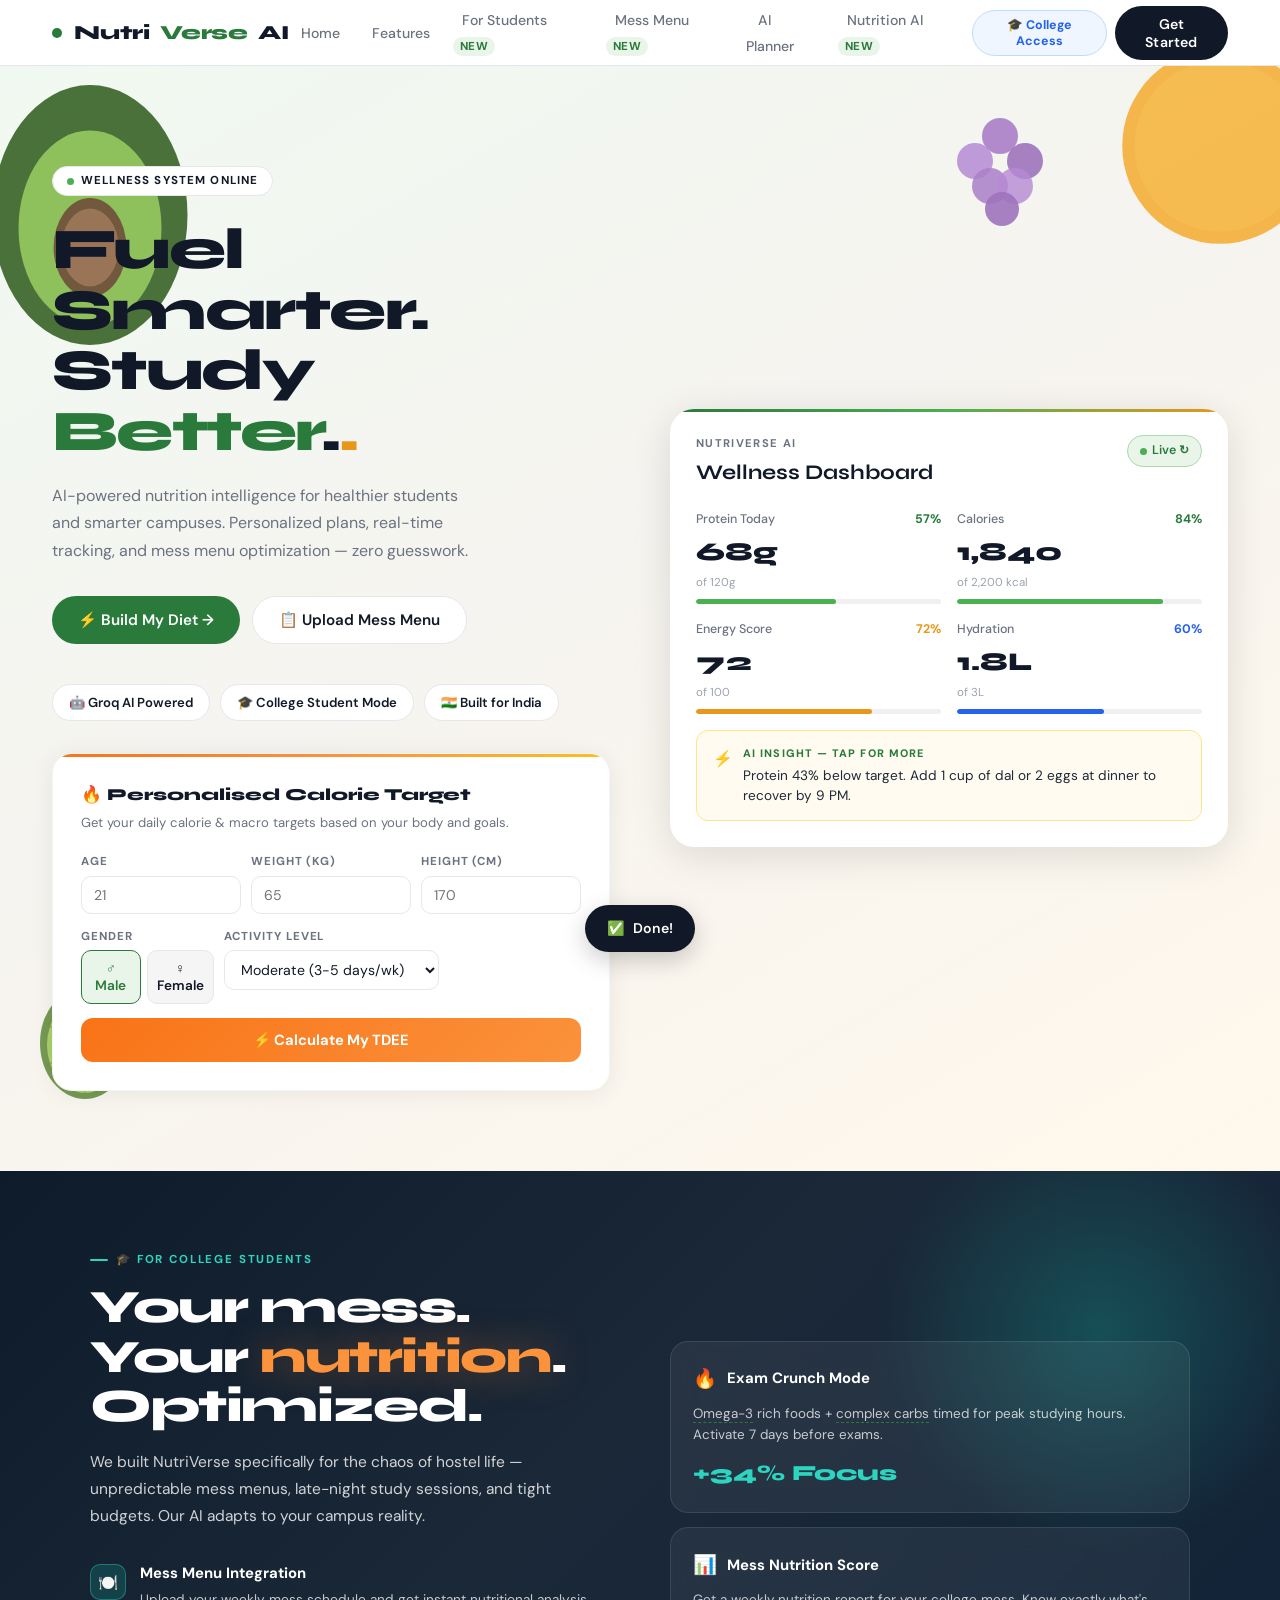
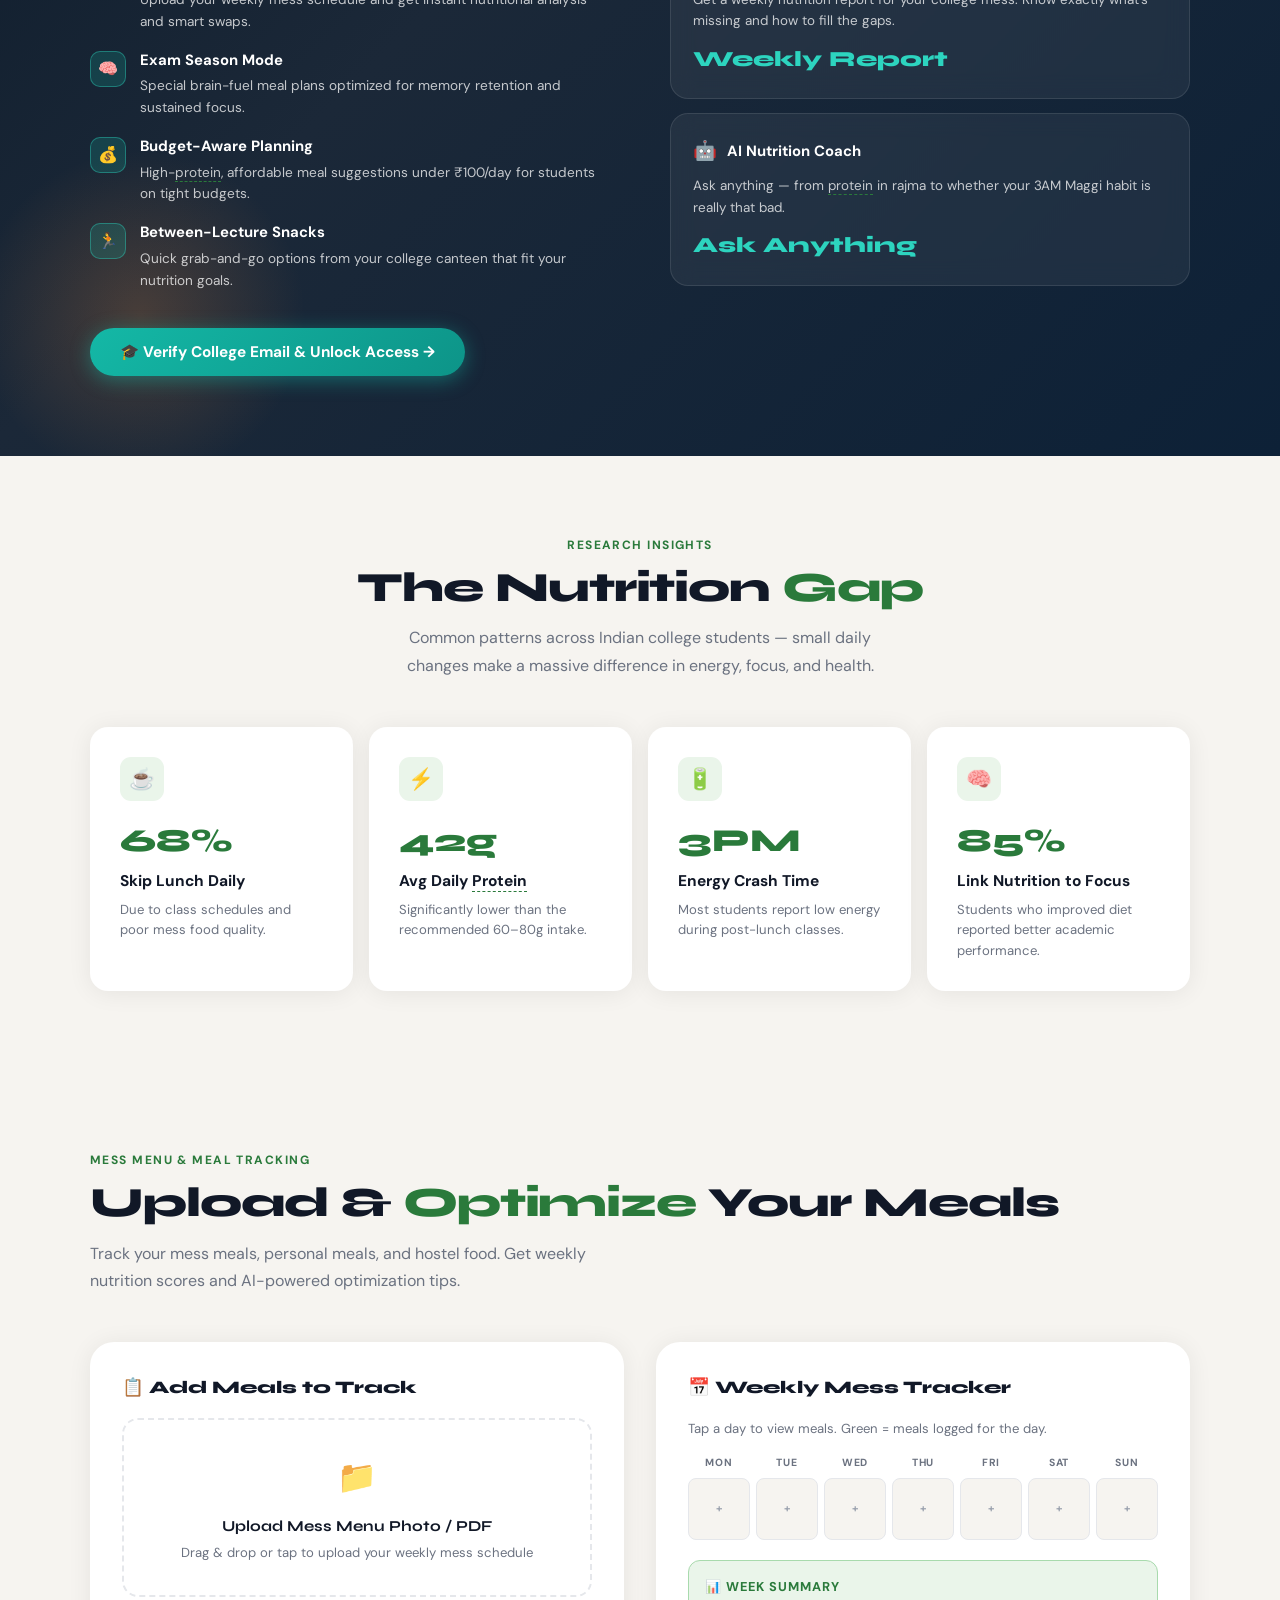
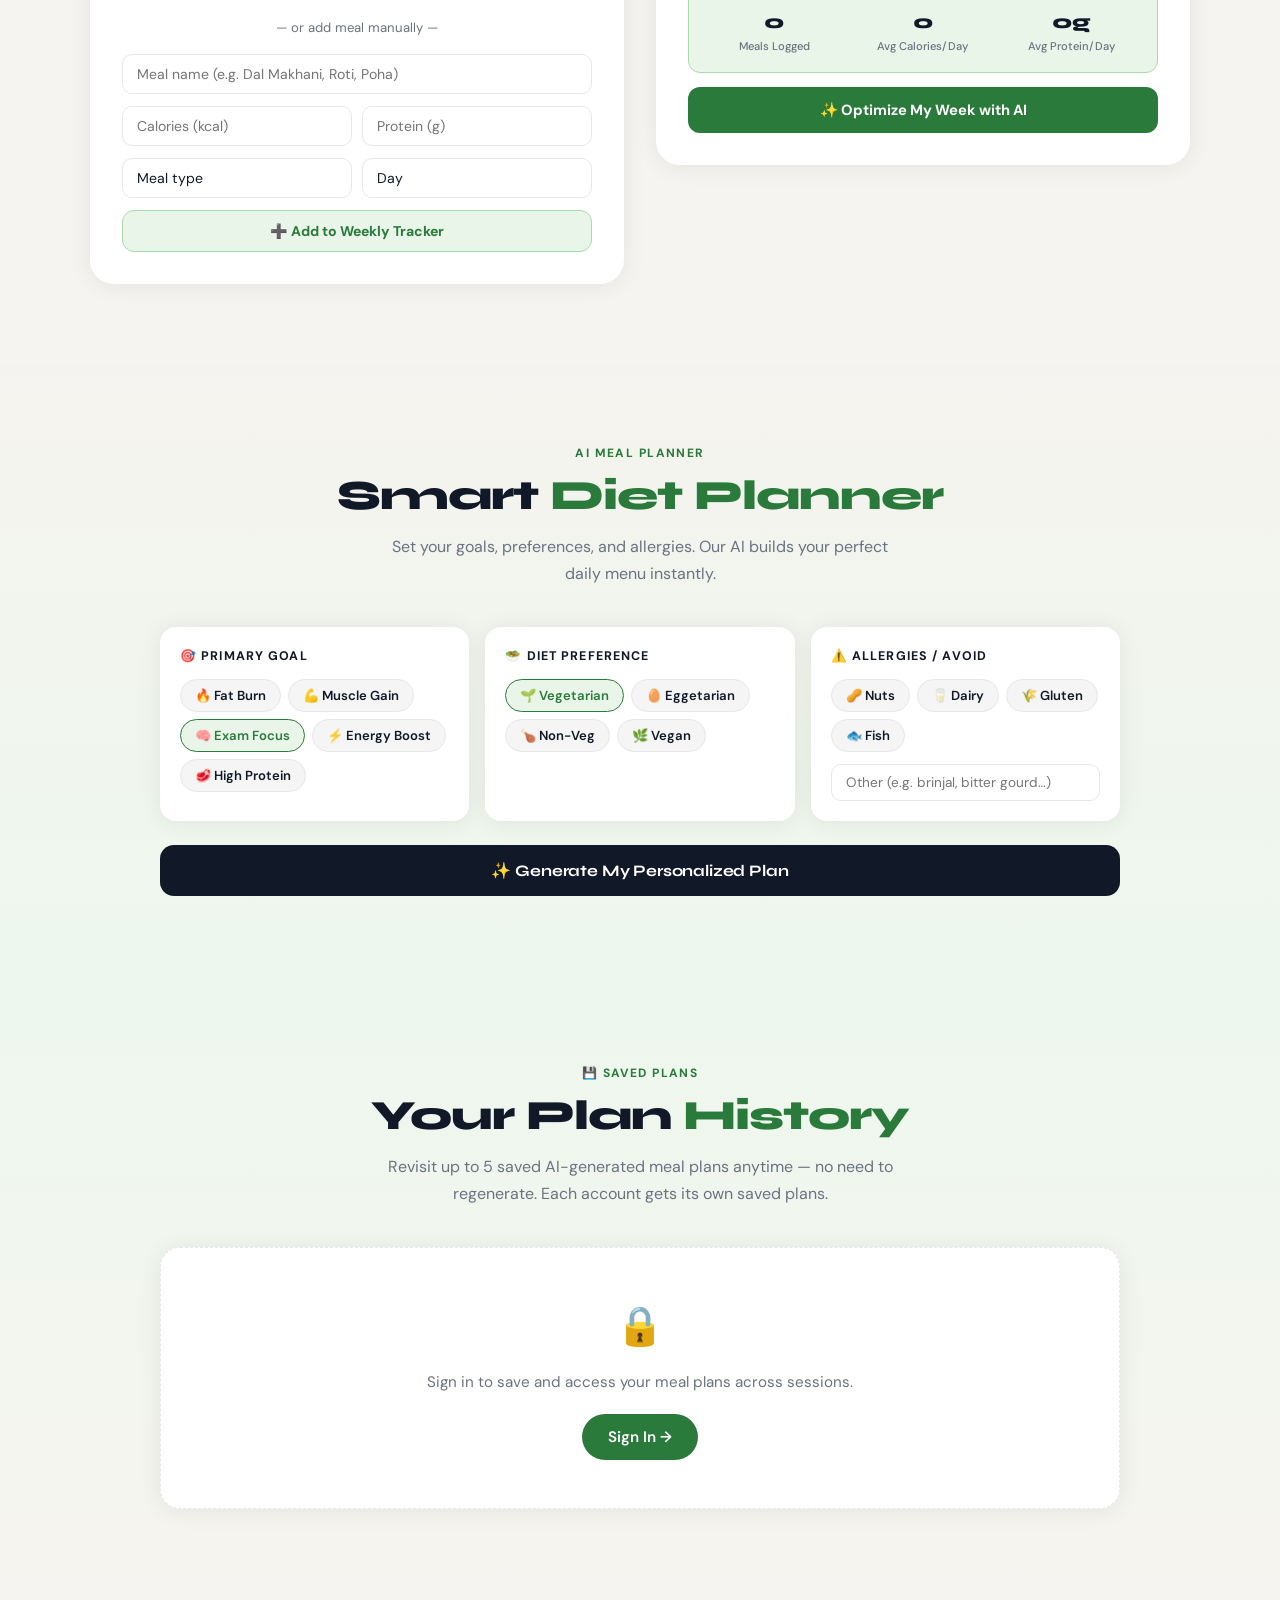
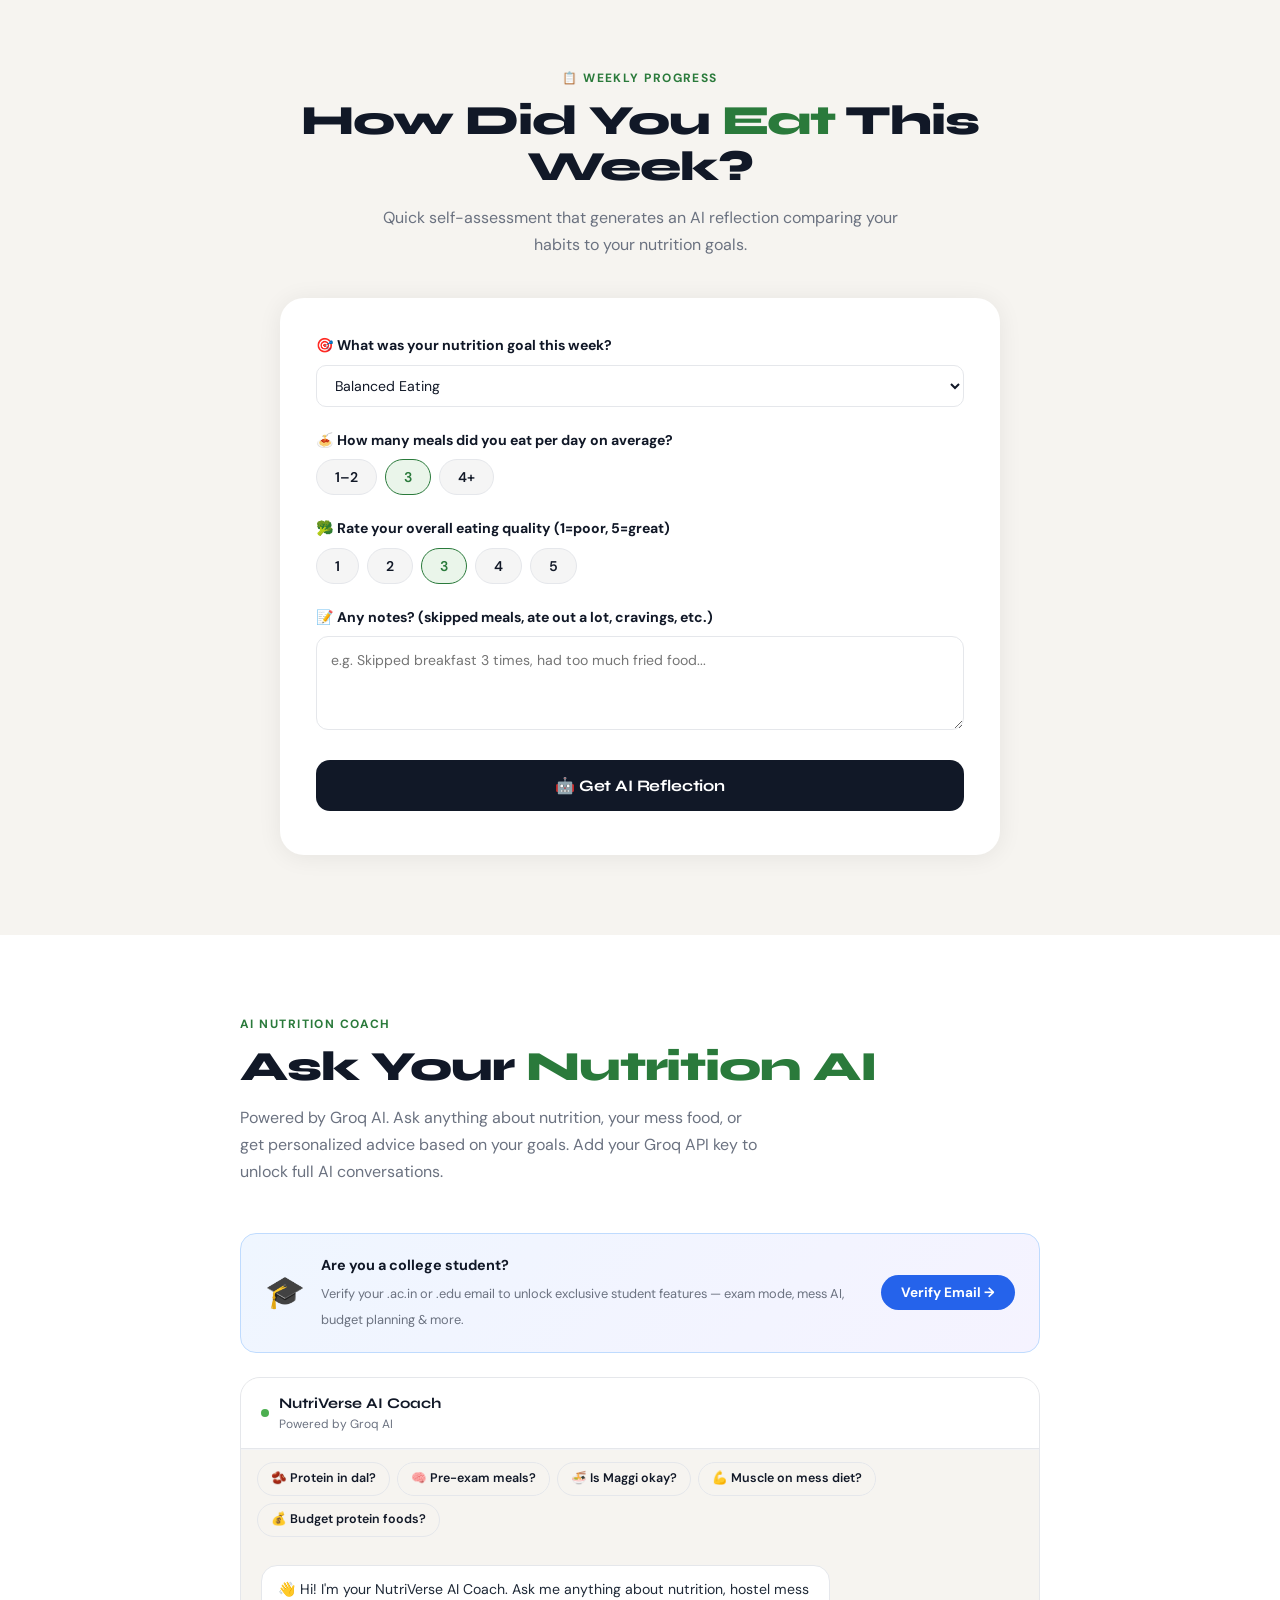
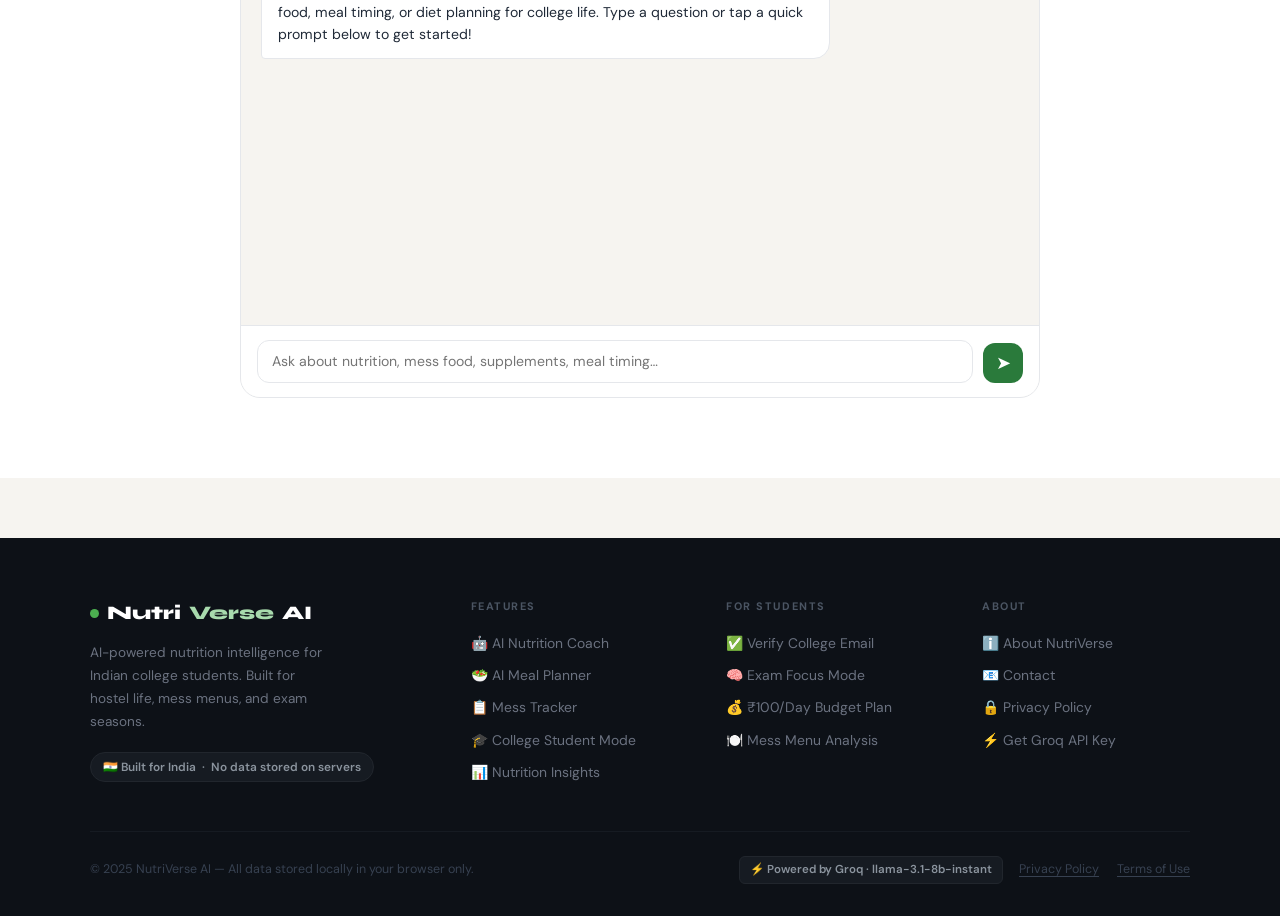
==== index.html @ eefb6a34 "NutriVerse AI — initial release (API key removed, use admin panel)" ====
<!DOCTYPE html>
<html lang="en">
<head>
<meta charset="UTF-8">
<meta name="viewport" content="width=device-width, initial-scale=1.0">
<title>NutriVerse AI — Fuel Smarter. Study Better.</title>
<meta name="description" content="AI-powered nutrition intelligence for healthier students and smarter campuses.">
<meta name="theme-color" content="#2A7A3B">
<meta name="apple-mobile-web-app-capable" content="yes">
<meta name="apple-mobile-web-app-status-bar-style" content="black-translucent">
<meta name="apple-mobile-web-app-title" content="NutriVerse">
<link rel="manifest" href="manifest.json">
<link rel="apple-touch-icon" href="icons/icon-192.png">
<link href="https://fonts.googleapis.com/css2?family=Syne:wght@400;500;600;700;800&family=DM+Sans:wght@300;400;500;600&display=swap" rel="stylesheet">
<link rel="stylesheet" href="nutriverse.css">
</head>
<body>

<!-- ════════════════ NAV ════════════════ -->
<nav>
  <a class="nav-logo" onclick="scrollToTop()">
    <span class="nav-logo-dot"></span>
    Nutri<span>Verse</span> AI
  </a>
  <ul class="nav-links">
    <li><a onclick="scrollToTop()">Home</a></li>
    <li><a onclick="scrollToSection('features')">Features</a></li>
    <li><a onclick="scrollToSection('campus-section')">For Students <span class="nav-badge">NEW</span></a></li>
    <li><a onclick="scrollToSection('mess-section')">Mess Menu <span class="nav-badge">NEW</span></a></li>
    <li><a onclick="scrollToSection('planner')">AI Planner</a></li>
    <li><a onclick="scrollToSection('ai-chat')">Nutrition AI <span class="nav-badge">NEW</span></a></li>
  </ul>
  <div style="display:flex;gap:8px;align-items:center">
    <button class="nav-student-btn" id="nav-student-btn" onclick="openVerifyModal()">🎓 College Access</button>
    <div class="nav-student-verified" id="nav-student-verified">✅ Verified</div>
    <!-- User Auth Button -->
    <div class="nav-user-wrap" id="nav-user-wrap" style="display:none;position:relative">
      <button class="nav-user-btn" id="nav-user-btn" onclick="toggleUserMenu()"><span class="nav-user-avatar" id="nav-user-avatar">U</span><span class="nav-user-name" id="nav-user-name">User</span><span class="nav-user-arrow">▾</span></button>
      <div class="nav-user-dropdown" id="nav-user-dropdown">
        <div class="nud-email" id="nud-email">user@gmail.com</div>
        <div class="nud-divider"></div>
        <a class="nud-item" onclick="scrollToSection('saved-plans-section');toggleUserMenu()">💾 Saved Plans</a>
        <a class="nud-item" onclick="scrollToSection('checkin-section');toggleUserMenu()">📋 Weekly Check-in</a>
        <div class="nud-divider"></div>
        <a class="nud-item nud-logout" onclick="userLogout()">🚪 Sign Out</a>
      </div>
    </div>
    <button class="btn-nav" onclick="scrollToSection('planner')">Get Started</button>
    <button class="nav-hamburger" id="nav-hamburger" onclick="toggleMobileMenu()" aria-label="Open menu">
      <span></span><span></span><span></span>
    </button>
  </div>
</nav>

<!-- ════════════════ MOBILE MENU ════════════════ -->
<div class="mobile-menu" id="mobile-menu">
  <a onclick="scrollToTop();closeMobileMenu()">🏠 Home</a>
  <a onclick="scrollToSection('campus-section');closeMobileMenu()">🎓 For College Students</a>
  <a onclick="scrollToSection('mess-section');closeMobileMenu()">📋 Mess Menu Tracker</a>
  <a onclick="scrollToSection('planner');closeMobileMenu()">🥗 AI Meal Planner</a>
  <a onclick="scrollToSection('saved-plans-section');closeMobileMenu()">💾 Saved Plans</a>
  <a onclick="scrollToSection('checkin-section');closeMobileMenu()">📋 Weekly Check-in</a>
  <a onclick="scrollToSection('ai-chat');closeMobileMenu()">🤖 Nutrition AI Coach</a>
  <a onclick="scrollToSection('features');closeMobileMenu()">📊 Nutrition Insights</a>
  <div class="mm-divider"></div>
  <a class="mm-college-btn" id="mm-auth-btn" onclick="openVerifyModal();closeMobileMenu()">🎓 Verify College Email — Unlock Student Access</a>
  <a class="mm-college-btn" id="mm-signout-btn" style="display:none;background:linear-gradient(135deg,#EF4444,#DC2626)" onclick="userLogout();closeMobileMenu()">🚪 Sign Out</a>
</div>

<!-- ════════════════ HERO ════════════════ -->
<section class="hero" id="home">
  <div class="hero-fruits">
    <div class="fruit f-avo">
      <svg viewBox="0 0 200 240" xmlns="http://www.w3.org/2000/svg">
        <ellipse cx="100" cy="130" rx="75" ry="100" fill="#2D5A1B"/>
        <ellipse cx="100" cy="140" rx="55" ry="75" fill="#7DB843"/>
        <ellipse cx="100" cy="155" rx="28" ry="38" fill="#5C3D1E"/>
        <ellipse cx="100" cy="155" rx="22" ry="30" fill="#8B5E3C"/>
      </svg>
    </div>
    <div class="fruit f-orange">
      <svg viewBox="0 0 180 180" xmlns="http://www.w3.org/2000/svg">
        <circle cx="90" cy="90" r="80" fill="#F4A623"/>
        <circle cx="90" cy="90" r="70" fill="#F7B733" opacity=".5"/>
        <path d="M90 15C90 15 85 5 90 0" stroke="#2D7A3A" stroke-width="4" stroke-linecap="round"/>
        <path d="M90 15C100 10 108 5 105 0" stroke="#2D7A3A" stroke-width="3" stroke-linecap="round"/>
      </svg>
    </div>
    <div class="fruit f-kiwi">
      <svg viewBox="0 0 110 130" xmlns="http://www.w3.org/2000/svg">
        <ellipse cx="55" cy="70" rx="45" ry="56" fill="#4A7C1F"/>
        <ellipse cx="55" cy="72" rx="38" ry="48" fill="#90C640"/>
        <circle cx="55" cy="72" r="12" fill="#E8D44D"/>
        <line x1="55" y1="24" x2="55" y2="120" stroke="#6B4C1A" stroke-width="1.5" opacity=".4"/>
        <line x1="17" y1="52" x2="93" y2="92" stroke="#6B4C1A" stroke-width="1.5" opacity=".4"/>
        <line x1="17" y1="92" x2="93" y2="52" stroke="#6B4C1A" stroke-width="1.5" opacity=".4"/>
      </svg>
    </div>
    <div class="fruit f-grape">
      <svg viewBox="0 0 120 140" xmlns="http://www.w3.org/2000/svg">
        <circle cx="60" cy="30" r="18" fill="#8B4DB8" opacity=".9"/>
        <circle cx="35" cy="55" r="18" fill="#9B5DC8" opacity=".85"/>
        <circle cx="85" cy="55" r="18" fill="#7B3DA8" opacity=".9"/>
        <circle cx="50" cy="80" r="18" fill="#8B4DB8" opacity=".85"/>
        <circle cx="75" cy="80" r="18" fill="#9B5DC8" opacity=".8"/>
        <circle cx="62" cy="103" r="17" fill="#7B3DA8" opacity=".9"/>
      </svg>
    </div>
    <div class="fruit f-straw">
      <svg viewBox="0 0 80 90" xmlns="http://www.w3.org/2000/svg">
        <ellipse cx="40" cy="55" rx="33" ry="35" fill="#E53E3E"/>
        <ellipse cx="40" cy="45" rx="28" ry="25" fill="#FC8181" opacity=".4"/>
        <path d="M40 20 L45 5 L50 10" stroke="#2D7A3A" stroke-width="2.5" stroke-linecap="round" fill="none"/>
        <path d="M40 20 L33 3 L28 8" stroke="#2D7A3A" stroke-width="2" stroke-linecap="round" fill="none"/>
      </svg>
    </div>
  </div>

  <div class="hero-content">
    <div class="hero-left">
      <div class="status-pill"><span class="status-dot"></span> Wellness System Online</div>
      <h1>Fuel Smarter.<br>Study <em>Better</em>.<span class="amber-text">.</span></h1>
      <p class="hero-desc">AI-powered nutrition intelligence for healthier students and smarter campuses. Personalized plans, real-time tracking, and mess menu optimization — zero guesswork.</p>
      <div class="hero-btns">
        <button class="btn-primary" onclick="scrollToSection('planner')">⚡ Build My Diet →</button>
        <button class="btn-secondary" onclick="scrollToSection('mess-section')">📋 Upload Mess Menu</button>
      </div>
      <div class="hero-stats">
        <div class="h-stat">🤖 Groq AI Powered</div>
        <div class="h-stat">🎓 College Student Mode</div>
        <div class="h-stat">🇮🇳 Built for India</div>
      </div>

      <!-- TDEE Calculator -->
      <div class="tdee-card" id="tdee-card">
        <div class="tdee-header">
          <div class="tdee-label">🔥 Personalised Calorie Target</div>
          <div class="tdee-sub">Get your daily calorie & macro targets based on your body and goals.</div>
        </div>
        <div class="tdee-form">
          <div class="tdee-row">
            <div class="tdee-field"><label>Age</label><input type="number" id="tdee-age" placeholder="21" min="14" max="80"></div>
            <div class="tdee-field"><label>Weight (kg)</label><input type="number" id="tdee-weight" placeholder="65" min="30" max="200"></div>
            <div class="tdee-field"><label>Height (cm)</label><input type="number" id="tdee-height" placeholder="170" min="100" max="230"></div>
          </div>
          <div class="tdee-row">
            <div class="tdee-field tdee-wide"><label>Gender</label>
              <div class="tdee-toggle"><button class="tt-btn on" onclick="selectTDEE(this,'gender')" data-val="male">♂ Male</button><button class="tt-btn" onclick="selectTDEE(this,'gender')" data-val="female">♀ Female</button></div>
            </div>
            <div class="tdee-field tdee-wide"><label>Activity Level</label>
              <select id="tdee-activity"><option value="1.2">Sedentary (little exercise)</option><option value="1.375">Light (1-3 days/wk)</option><option value="1.55" selected>Moderate (3-5 days/wk)</option><option value="1.725">Active (6-7 days/wk)</option><option value="1.9">Very Active (athlete)</option></select>
            </div>
          </div>
          <button class="btn-tdee" onclick="calculateTDEE()">⚡ Calculate My TDEE</button>
        </div>
        <div class="tdee-result" id="tdee-result" style="display:none">
          <div class="tdee-result-grid">
            <div class="tdee-stat"><div class="tdee-stat-val" id="tdee-cal-val">2200</div><div class="tdee-stat-label">Daily Calories</div></div>
            <div class="tdee-stat"><div class="tdee-stat-val" id="tdee-prot-val">120g</div><div class="tdee-stat-label">Protein</div></div>
            <div class="tdee-stat"><div class="tdee-stat-val" id="tdee-carb-val">275g</div><div class="tdee-stat-label">Carbs</div></div>
            <div class="tdee-stat"><div class="tdee-stat-val" id="tdee-fat-val">73g</div><div class="tdee-stat-label">Fat</div></div>
          </div>
          <div class="tdee-note" id="tdee-note">🎯 These targets are now used by the AI Meal Planner for your personalized plans.</div>
        </div>
      </div>
    </div>

    <div class="hero-right">
      <div class="hero-card">
        <div class="hc-top">
          <div>
            <div class="hc-label">NutriVerse AI</div>
            <div class="hc-title">Wellness Dashboard</div>
          </div>
          <div class="live-chip" onclick="refreshDashboard()"><span class="live-dot2"></span> Live ↻</div>
        </div>
        <div class="hc-metrics">
          <div class="hc-metric">
            <div class="hc-m-top">
              <span class="hc-m-label">Protein Today</span>
              <span class="hc-m-pct pct-green" id="prot-pct">57%</span>
            </div>
            <div class="hc-m-val" id="prot-val">68g</div>
            <div class="hc-m-sub" id="prot-sub">of 120g</div>
            <div class="prog"><div class="prog-fill pg" id="prot-bar" style="width:57%"></div></div>
          </div>
          <div class="hc-metric">
            <div class="hc-m-top">
              <span class="hc-m-label">Calories</span>
              <span class="hc-m-pct pct-green" id="cal-pct">84%</span>
            </div>
            <div class="hc-m-val" id="cal-val">1,840</div>
            <div class="hc-m-sub">of 2,200 kcal</div>
            <div class="prog"><div class="prog-fill pg" id="cal-bar" style="width:84%"></div></div>
          </div>
          <div class="hc-metric">
            <div class="hc-m-top">
              <span class="hc-m-label">Energy Score</span>
              <span class="hc-m-pct pct-amber" id="energy-pct">72%</span>
            </div>
            <div class="hc-m-val" id="energy-val">72</div>
            <div class="hc-m-sub">of 100</div>
            <div class="prog"><div class="prog-fill pa" id="energy-bar" style="width:72%"></div></div>
          </div>
          <div class="hc-metric">
            <div class="hc-m-top">
              <span class="hc-m-label">Hydration</span>
              <span class="hc-m-pct pct-blue" id="hydra-pct">60%</span>
            </div>
            <div class="hc-m-val" id="hydra-val">1.8L</div>
            <div class="hc-m-sub">of 3L</div>
            <div class="prog"><div class="prog-fill pb" id="hydra-bar" style="width:60%"></div></div>
          </div>
        </div>
        <div class="ai-insight-mini" onclick="openModal('insight-modal')">
          <div class="ai-icon">⚡</div>
          <div>
            <div class="ai-tag">AI Insight — tap for more</div>
            <div class="ai-text" id="insight-text">Protein 43% below target. Add 1 cup of dal or 2 eggs at dinner to recover by 9 PM.</div>
          </div>
        </div>
      </div>
    </div>
  </div>
</section>

<!-- ════════════════ COLLEGE STUDENTS SECTION ════════════════ -->
<section class="campus-section" id="campus-section">
  <div class="campus-inner">
    <div>
      <div class="campus-label">🎓 For College Students</div>
      <h2 class="campus-title">Your mess. Your <span class="g">nutrition</span>. Optimized.</h2>
      <p class="campus-desc">We built NutriVerse specifically for the chaos of hostel life — unpredictable mess menus, late-night study sessions, and tight budgets. Our AI adapts to your campus reality.</p>
      <div class="campus-features">
        <div class="campus-feat">
          <div class="feat-icon">🍽️</div>
          <div class="feat-text">
            <h4>Mess Menu Integration</h4>
            <p>Upload your weekly mess schedule and get instant nutritional analysis and smart swaps.</p>
          </div>
        </div>
        <div class="campus-feat">
          <div class="feat-icon">🧠</div>
          <div class="feat-text">
            <h4>Exam Season Mode</h4>
            <p>Special brain-fuel meal plans optimized for memory retention and sustained focus.</p>
          </div>
        </div>
        <div class="campus-feat">
          <div class="feat-icon">💰</div>
          <div class="feat-text">
            <h4>Budget-Aware Planning</h4>
            <p>High-protein, affordable meal suggestions under ₹100/day for students on tight budgets.</p>
          </div>
        </div>
        <div class="campus-feat">
          <div class="feat-icon">🏃</div>
          <div class="feat-text">
            <h4>Between-Lecture Snacks</h4>
            <p>Quick grab-and-go options from your college canteen that fit your nutrition goals.</p>
          </div>
        </div>
      </div>
      <button class="campus-cta" onclick="openVerifyModal()">🎓 Verify College Email & Unlock Access →</button>
    </div>
    <div class="campus-cards-grid">
      <div class="campus-mini-card" onclick="scrollToSection('planner')">
        <div class="cmc-top"><div class="cmc-ico">🔥</div><div class="cmc-title">Exam Crunch Mode</div></div>
        <div class="cmc-desc">Omega-3 rich foods + complex carbs timed for peak studying hours. Activate 7 days before exams.</div>
        <div class="cmc-stat">+34% Focus</div>
      </div>
      <div class="campus-mini-card" onclick="scrollToSection('mess-section')">
        <div class="cmc-top"><div class="cmc-ico">📊</div><div class="cmc-title">Mess Nutrition Score</div></div>
        <div class="cmc-desc">Get a weekly nutrition report for your college mess. Know exactly what's missing and how to fill the gaps.</div>
        <div class="cmc-stat">Weekly Report</div>
      </div>
      <div class="campus-mini-card" onclick="scrollToSection('ai-chat')">
        <div class="cmc-top"><div class="cmc-ico">🤖</div><div class="cmc-title">AI Nutrition Coach</div></div>
        <div class="cmc-desc">Ask anything — from protein in rajma to whether your 3AM Maggi habit is really that bad.</div>
        <div class="cmc-stat">Ask Anything</div>
      </div>
    </div>
  </div>
</section>

<!-- ════════════════ NUTRITION GAP ════════════════ -->
<section class="gap-section" id="features">
  <div class="sec-header" style="text-align:center;max-width:1100px;margin:0 auto">
    <div class="sec-label">Research Insights</div>
    <h2 class="sec-title">The Nutrition <span class="accent">Gap</span></h2>
    <p class="sec-sub" style="margin:0 auto">Common patterns across Indian college students — small daily changes make a massive difference in energy, focus, and health.</p>
  </div>
  <div class="gap-grid">
    <div class="gap-card" onclick="openGapCard('skip-lunch')">
      <div class="gap-ico">☕</div>
      <div class="gap-pct">68%</div>
      <h3>Skip Lunch Daily</h3>
      <p>Due to class schedules and poor mess food quality.</p>
    </div>
    <div class="gap-card" onclick="openGapCard('protein')">
      <div class="gap-ico">⚡</div>
      <div class="gap-pct">42g</div>
      <h3>Avg Daily Protein</h3>
      <p>Significantly lower than the recommended 60–80g intake.</p>
    </div>
    <div class="gap-card" onclick="openGapCard('energy')">
      <div class="gap-ico">🔋</div>
      <div class="gap-pct">3PM</div>
      <h3>Energy Crash Time</h3>
      <p>Most students report low energy during post-lunch classes.</p>
    </div>
    <div class="gap-card" onclick="openGapCard('focus')">
      <div class="gap-ico">🧠</div>
      <div class="gap-pct">85%</div>
      <h3>Link Nutrition to Focus</h3>
      <p>Students who improved diet reported better academic performance.</p>
    </div>
  </div>
</section>

<!-- ════════════════ MESS UPLOAD SECTION ════════════════ -->
<section class="mess-section" id="mess-section">
  <div class="mess-inner">
    <div class="sec-header">
      <div class="sec-label">Mess Menu & Meal Tracking</div>
      <h2 class="sec-title">Upload & <span class="accent">Optimize</span> Your Meals</h2>
      <p class="sec-sub">Track your mess meals, personal meals, and hostel food. Get weekly nutrition scores and AI-powered optimization tips.</p>
    </div>
    <div class="mess-grid">
      <!-- Upload + Add Meal -->
      <div class="mess-upload-card">
        <h3 style="font-family:var(--font);font-size:1.1rem;font-weight:800;color:var(--dark);margin-bottom:16px">📋 Add Meals to Track</h3>
        <div class="upload-zone" id="upload-zone">
          <input type="file" class="upload-input" accept=".pdf,.jpg,.png,.txt" onchange="handleFileUpload(event)">
          <div class="upload-icon">📁</div>
          <div class="upload-title">Upload Mess Menu Photo / PDF</div>
          <div class="upload-desc">Drag & drop or tap to upload your weekly mess schedule</div>
        </div>
        <div style="text-align:center;font-size:0.82rem;color:var(--muted);margin:10px 0 16px">— or add meal manually —</div>
        <div class="meal-form">
          <input class="mf-input" type="text" id="meal-name-input" placeholder="Meal name (e.g. Dal Makhani, Roti, Poha)" />
          <div class="mf-row">
            <input class="mf-input" type="number" id="meal-cal-input" placeholder="Calories (kcal)" min="0" />
            <input class="mf-input" type="number" id="meal-prot-input" placeholder="Protein (g)" min="0" />
          </div>
          <div class="mf-row">
            <select class="mf-select" id="meal-type-input">
              <option value="">Meal type</option>
              <option value="Breakfast">Breakfast</option>
              <option value="Lunch">Lunch</option>
              <option value="Dinner">Dinner</option>
              <option value="Snack">Snack / Canteen</option>
              <option value="Mess">Mess Food</option>
            </select>
            <select class="mf-select" id="meal-day-input">
              <option value="">Day</option>
              <option>Monday</option><option>Tuesday</option><option>Wednesday</option>
              <option>Thursday</option><option>Friday</option><option>Saturday</option><option>Sunday</option>
            </select>
          </div>
          <button class="btn-add-meal" onclick="addMeal()">➕ Add to Weekly Tracker</button>
        </div>

        <!-- Saved meals list -->
        <div class="saved-meals" id="saved-meals-section" style="display:none;margin-top:20px">
          <div class="sm-title">
            This Week's Meals
            <span class="sm-clear" onclick="clearMeals()">Clear all</span>
          </div>
          <div id="meal-list"></div>
        </div>
      </div>

      <!-- Weekly Tracker -->
      <div class="mess-weekly-card">
        <h3 style="font-family:var(--font);font-size:1.1rem;font-weight:800;color:var(--dark);margin-bottom:16px">📅 Weekly Mess Tracker</h3>
        <p style="font-size:0.82rem;color:var(--muted);margin-bottom:16px">Tap a day to view meals. Green = meals logged for the day.</p>
        <div class="weekly-grid" id="weekly-grid">
          <!-- Days filled by JS -->
        </div>
        <div class="week-summary" id="week-summary">
          <div class="ws-title">📊 Week Summary</div>
          <div class="ws-stats">
            <div>
              <div class="ws-stat-val" id="ws-total-meals">0</div>
              <div class="ws-stat-label">Meals Logged</div>
            </div>
            <div>
              <div class="ws-stat-val" id="ws-avg-cal">0</div>
              <div class="ws-stat-label">Avg Calories/Day</div>
            </div>
            <div>
              <div class="ws-stat-val" id="ws-avg-prot">0g</div>
              <div class="ws-stat-label">Avg Protein/Day</div>
            </div>
          </div>
        </div>
        <button class="btn-optimize" onclick="optimizeMeals()">
          <span id="opt-spinner" style="display:none;width:16px;height:16px;border:2px solid rgba(255,255,255,.4);border-top-color:white;border-radius:50%;animation:spin .7s linear infinite"></span>
          <span id="opt-text">✨ Optimize My Week with AI</span>
        </button>

        <!-- Optimization result -->
        <div id="opt-result" style="display:none;margin-top:16px;background:var(--green-bg);border:1px solid var(--green-xl);border-radius:14px;padding:16px">
          <div style="font-size:0.78rem;font-weight:700;text-transform:uppercase;letter-spacing:.08em;color:var(--green);margin-bottom:8px">🤖 AI Optimization Insights</div>
          <div id="opt-result-text" style="font-size:0.85rem;color:var(--text);line-height:1.6"></div>
        </div>
      </div>
    </div>
  </div>
</section>

<!-- ════════════════ MEAL PLANNER ════════════════ -->
<section class="planner-section" id="planner">
  <div class="sec-header" style="text-align:center;max-width:960px;margin:0 auto 40px">
    <div class="sec-label">AI Meal Planner</div>
    <h2 class="sec-title">Smart <span class="accent">Diet Planner</span></h2>
    <p class="sec-sub" style="margin:0 auto">Set your goals, preferences, and allergies. Our AI builds your perfect daily menu instantly.</p>
  </div>
  <div class="planner-inner">
    <!-- Preferences -->
    <div class="pref-grid">
      <div class="pref-card">
        <div class="pref-label">🎯 Primary Goal</div>
        <div class="chips" id="goal-chips">
          <button class="chip" onclick="selectChip(this,'goal')">🔥 Fat Burn</button>
          <button class="chip" onclick="selectChip(this,'goal')">💪 Muscle Gain</button>
          <button class="chip on" onclick="selectChip(this,'goal')">🧠 Exam Focus</button>
          <button class="chip" onclick="selectChip(this,'goal')">⚡ Energy Boost</button>
          <button class="chip" onclick="selectChip(this,'goal')">🥩 High Protein</button>
        </div>
      </div>
      <div class="pref-card">
        <div class="pref-label">🥗 Diet Preference</div>
        <div class="chips" id="diet-chips">
          <button class="chip on" onclick="selectChip(this,'diet')">🌱 Vegetarian</button>
          <button class="chip" onclick="selectChip(this,'diet')">🥚 Eggetarian</button>
          <button class="chip" onclick="selectChip(this,'diet')">🍗 Non-Veg</button>
          <button class="chip" onclick="selectChip(this,'diet')">🌿 Vegan</button>
        </div>
      </div>
      <div class="pref-card">
        <div class="pref-label">⚠️ Allergies / Avoid</div>
        <div class="chips" id="allergy-chips" style="margin-bottom:8px">
          <button class="chip" onclick="selectChip(this,'allergy')">🥜 Nuts</button>
          <button class="chip" onclick="selectChip(this,'allergy')">🥛 Dairy</button>
          <button class="chip" onclick="selectChip(this,'allergy')">🌾 Gluten</button>
          <button class="chip" onclick="selectChip(this,'allergy')">🐟 Fish</button>
        </div>
        <input class="allergy-input" type="text" id="allergy-other" placeholder="Other (e.g. brinjal, bitter gourd…)" />
      </div>
    </div>

    <button class="btn-gen" id="generate-btn" onclick="generatePlan()">
      <div class="spinner" id="gen-spinner"></div>
      <span class="btn-text">✨ Generate My Personalized Plan</span>
    </button>
  </div>

  <!-- Plan Result -->
  <div class="daily-plan planner-inner" id="daily-plan">
    <div class="plan-head">
      <div>
        <div class="plan-ready-tag" id="plan-ready-tag">Ready For You</div>
        <div class="plan-title" id="plan-title-text">Your Daily Plan</div>
      </div>
      <div class="plan-cals">
        <div class="plan-cal-num" id="plan-cal-num">1300</div>
        <div class="plan-cal-label">Est. Calories</div>
      </div>
    </div>
    <div id="meal-rows"></div>
    <div class="plan-total-row">
      <div class="pt-val" id="plan-total-val">74g</div>
      <div class="pt-label">Total Daily Protein</div>
    </div>
    <div class="plan-acts">
      <button class="btn-save" onclick="savePlan()">💾 Save This Plan</button>
      <button class="btn-share" onclick="sharePlan()">📤 Share Plan</button>
    </div>
  </div>
</section>

<!-- ════════════════ SAVED PLANS HISTORY ════════════════ -->
<section class="saved-plans-section" id="saved-plans-section">
  <div class="sp-inner">
    <div class="sec-header" style="text-align:center;max-width:960px;margin:0 auto 40px">
      <div class="sec-label">💾 Saved Plans</div>
      <h2 class="sec-title">Your Plan <span class="accent">History</span></h2>
      <p class="sec-sub" style="margin:0 auto">Revisit up to 5 saved AI-generated meal plans anytime — no need to regenerate. Each account gets its own saved plans.</p>
    </div>
    <div class="sp-login-prompt" id="sp-login-prompt">
      <div class="sp-login-icon">🔒</div>
      <div class="sp-login-text">Sign in to save and access your meal plans across sessions.</div>
      <button class="btn-primary" onclick="openVerifyModal()">Sign In →</button>
    </div>
    <div class="sp-grid" id="sp-grid" style="display:none"></div>
    <div class="sp-empty" id="sp-empty" style="display:none">
      <div class="sp-empty-icon">📋</div>
      <div class="sp-empty-text">No saved plans yet. Generate a plan above and hit "💾 Save This Plan" to store it here.</div>
    </div>
  </div>
</section>

<!-- ════════════════ WEEKLY CHECK-IN ════════════════ -->
<section class="checkin-section" id="checkin-section">
  <div class="ci-inner">
    <div class="sec-header" style="text-align:center;max-width:960px;margin:0 auto 40px">
      <div class="sec-label">📋 Weekly Progress</div>
      <h2 class="sec-title">How Did You <span class="accent">Eat</span> This Week?</h2>
      <p class="sec-sub" style="margin:0 auto">Quick self-assessment that generates an AI reflection comparing your habits to your nutrition goals.</p>
    </div>
    <div class="ci-card">
      <div class="ci-form" id="ci-form">
        <div class="ci-q"><label>🎯 What was your nutrition goal this week?</label>
          <select id="ci-goal"><option value="fat loss">Fat Loss / Calorie Deficit</option><option value="muscle gain">Muscle Gain / Bulk</option><option value="balanced eating" selected>Balanced Eating</option><option value="exam focus">Exam Focus / Brain Food</option><option value="budget eating">Budget-Friendly Eating</option></select>
        </div>
        <div class="ci-q"><label>🍝 How many meals did you eat per day on average?</label>
          <div class="ci-pills" id="ci-meals-pills"><button class="ci-pill" onclick="selectCIPill(this,'meals')" data-val="1-2">1–2</button><button class="ci-pill on" onclick="selectCIPill(this,'meals')" data-val="3">3</button><button class="ci-pill" onclick="selectCIPill(this,'meals')" data-val="4+">4+</button></div>
        </div>
        <div class="ci-q"><label>🥦 Rate your overall eating quality (1=poor, 5=great)</label>
          <div class="ci-pills" id="ci-quality-pills"><button class="ci-pill" onclick="selectCIPill(this,'quality')" data-val="1">1</button><button class="ci-pill" onclick="selectCIPill(this,'quality')" data-val="2">2</button><button class="ci-pill on" onclick="selectCIPill(this,'quality')" data-val="3">3</button><button class="ci-pill" onclick="selectCIPill(this,'quality')" data-val="4">4</button><button class="ci-pill" onclick="selectCIPill(this,'quality')" data-val="5">5</button></div>
        </div>
        <div class="ci-q"><label>📝 Any notes? (skipped meals, ate out a lot, cravings, etc.)</label>
          <textarea id="ci-notes" class="ci-textarea" rows="3" placeholder="e.g. Skipped breakfast 3 times, had too much fried food..."></textarea>
        </div>
        <button class="btn-gen" id="ci-submit-btn" onclick="submitCheckin()"><div class="spinner" id="ci-spinner"></div><span class="btn-text">🤖 Get AI Reflection</span></button>
      </div>
      <div class="ci-result" id="ci-result" style="display:none">
        <div class="ci-result-head">
          <div class="ci-result-tag">🤖 AI Weekly Reflection</div>
          <button class="ci-reset-btn" onclick="resetCheckin()">New Check-in →</button>
        </div>
        <div class="ci-result-text" id="ci-result-text"></div>
      </div>
    </div>
  </div>
</section>

<!-- ════════════════ AI NUTRITION CHAT ════════════════ -->
<section class="ai-section" id="ai-chat">
  <div class="ai-inner">
    <div class="sec-header">
      <div class="sec-label">AI Nutrition Coach</div>
      <h2 class="sec-title">Ask Your <span class="accent">Nutrition AI</span></h2>
      <p class="sec-sub">Powered by Groq AI. Ask anything about nutrition, your mess food, or get personalized advice based on your goals. Add your Groq API key to unlock full AI conversations.</p>
    </div>

    <!-- College Verification Banner -->
    <div class="college-banner" id="college-banner">
      <div class="cb-icon">🎓</div>
      <div class="cb-body">
        <strong>Are you a college student?</strong>
        <span>Verify your .ac.in or .edu email to unlock exclusive student features — exam mode, mess AI, budget planning & more.</span>
      </div>
      <button class="btn-cb-verify" onclick="openVerifyModal()">Verify Email →</button>
      <div class="cb-verified-tag" id="cb-verified-tag">✅ Student Verified</div>
    </div>

    <!-- Student Exclusive Strip (shown after verification) -->
    <div class="student-exclusive-strip" id="student-exclusive-strip">
      <div class="ses-title">⚡ Your Student-Exclusive Features</div>
      <div class="ses-grid">
        <div class="ses-card" onclick="sendQuickPrompt('Give me a 7-day exam season meal plan optimised for memory and focus for an Indian college student')">
          <div class="ses-card-emoji">🧠</div>
          <div class="ses-card-title">Exam Focus Mode</div>
          <div class="ses-card-desc">7-day brain-fuel plan timed for peak study hours.</div>
          <div class="ses-badge">STUDENT ONLY</div>
        </div>
        <div class="ses-card" onclick="sendQuickPrompt('Analyse a typical Indian college mess menu and tell me the biggest nutritional gaps and how to fix them cheaply')">
          <div class="ses-card-emoji">🍽️</div>
          <div class="ses-card-title">Mess Menu AI</div>
          <div class="ses-card-desc">Instant nutrition breakdown + smart swaps for your mess food.</div>
          <div class="ses-badge">STUDENT ONLY</div>
        </div>
        <div class="ses-card" onclick="sendQuickPrompt('Create a high-protein Indian meal plan under ₹100 per day for a hostel student')">
          <div class="ses-card-emoji">💰</div>
          <div class="ses-card-title">₹100/Day Budget Plan</div>
          <div class="ses-card-desc">High-protein, balanced meals on a tight hostel budget.</div>
          <div class="ses-badge">STUDENT ONLY</div>
        </div>
        <div class="ses-card" onclick="sendQuickPrompt('What are the best canteen snacks for an Indian college student to maintain energy between lectures without gaining weight?')">
          <div class="ses-card-emoji">⚡</div>
          <div class="ses-card-title">Canteen Smart Picks</div>
          <div class="ses-card-desc">Best grab-and-go options from typical college canteens.</div>
          <div class="ses-badge">STUDENT ONLY</div>
        </div>
      </div>
    </div>

    <!-- Chat UI -->
    <div class="chat-container">
      <div class="chat-header">
        <span class="chat-header-dot"></span>
        <div>
          <div class="chat-header-title">NutriVerse AI Coach</div>
          <div class="chat-header-sub" id="chat-header-sub">Powered by Groq AI</div>
        </div>
      </div>
      <div class="quick-prompts">
        <div class="qp" onclick="sendQuickPrompt('How much protein is in 1 cup of dal?')">🫘 Protein in dal?</div>
        <div class="qp" onclick="sendQuickPrompt('What should I eat before an exam for better focus and memory?')">🧠 Pre-exam meals?</div>
        <div class="qp" onclick="sendQuickPrompt('Is Maggi healthy for a college student eating it 3-4 times a week?')">🍜 Is Maggi okay?</div>
        <div class="qp" onclick="sendQuickPrompt('How can I build muscle on a hostel mess diet with limited budget?')">💪 Muscle on mess diet?</div>
        <div class="qp" onclick="sendQuickPrompt('What are the best high-protein vegetarian foods available in India under ₹50?')">💰 Budget protein foods?</div>
      </div>
      <div class="chat-msgs" id="chat-msgs">
        <div class="msg msg-ai">
          <div class="msg-bubble">👋 Hi! I'm your NutriVerse AI Coach. Ask me anything about nutrition, hostel mess food, meal timing, or diet planning for college life. Type a question or tap a quick prompt below to get started!</div>
        </div>
      </div>
      <div class="chat-input-bar">
        <textarea class="chat-input" id="chat-input" placeholder="Ask about nutrition, mess food, supplements, meal timing…" rows="1" onkeydown="handleChatKey(event)" oninput="autoResize(this)"></textarea>
        <button class="btn-send" id="send-btn" onclick="sendMessage()">➤</button>
      </div>
    </div>
  </div>
</section>

<!-- ════════════════ TOAST ════════════════ -->
<div class="toast" id="toast">
  <span id="toast-icon">✅</span>
  <span id="toast-msg">Done!</span>
</div>

<!-- ════════════════ MODALS ════════════════ -->
<!-- AI Insight -->
<div class="modal-overlay" id="insight-modal">
  <div class="modal">
    <button class="modal-close" onclick="closeModal('insight-modal')">✕</button>
    <div class="modal-icon">⚡</div>
    <h3>Your AI Wellness Insights</h3>
    <div style="display:flex;flex-direction:column;gap:10px;margin-bottom:18px">
      <div style="background:#F0FFF4;border-radius:12px;padding:14px">
        <div style="font-weight:700;font-size:0.82rem;color:var(--green);margin-bottom:4px">🥦 Protein Gap</div>
        <p style="font-size:0.85rem;color:var(--text);line-height:1.55;margin:0">Add 1 cup of dal or 2 boiled eggs at dinner to hit your 120g protein target.</p>
      </div>
      <div style="background:#FFFBF0;border-radius:12px;padding:14px">
        <div style="font-weight:700;font-size:0.82rem;color:var(--amber);margin-bottom:4px">💧 Hydration Alert</div>
        <p style="font-size:0.85rem;color:var(--text);line-height:1.55;margin:0">You're 1.2L short. Drink a glass every hour through 8 PM.</p>
      </div>
      <div style="background:#EEF2FF;border-radius:12px;padding:14px">
        <div style="font-weight:700;font-size:0.82rem;color:#4F46E5;margin-bottom:4px">🧠 Focus Tip</div>
        <p style="font-size:0.85rem;color:var(--text);line-height:1.55;margin:0">Snack on walnuts or almonds before your 4 PM study session.</p>
      </div>
    </div>
    <button class="mbtn-p" style="width:100%" onclick="closeModal('insight-modal')">Got It!</button>
  </div>
</div>

<!-- Gap card detail -->
<div class="modal-overlay" id="gap-modal">
  <div class="modal">
    <button class="modal-close" onclick="closeModal('gap-modal')">✕</button>
    <div class="modal-icon" id="gap-modal-icon">📊</div>
    <h3 id="gap-modal-title">Gap Detail</h3>
    <p id="gap-modal-text">Details here.</p>
    <div class="modal-btns">
      <button class="mbtn-p" onclick="closeModal('gap-modal');scrollToSection('planner')">Fix With AI Planner</button>
      <button class="mbtn-s" onclick="closeModal('gap-modal')">Close</button>
    </div>
  </div>
</div>

<!-- Day detail modal -->
<div class="modal-overlay" id="day-modal">
  <div class="modal">
    <button class="modal-close" onclick="closeModal('day-modal')">✕</button>
    <div class="modal-icon">📅</div>
    <h3 id="day-modal-title">Monday's Meals</h3>
    <div id="day-modal-meals" style="margin-bottom:16px;display:flex;flex-direction:column;gap:8px"></div>
    <div class="modal-btns">
      <button class="mbtn-p" onclick="closeModal('day-modal')">Close</button>
    </div>
  </div>
</div>

<!-- Optimize result modal -->
<div class="modal-overlay" id="optimize-modal">
  <div class="modal" style="max-width:520px">
    <button class="modal-close" onclick="closeModal('optimize-modal')">✕</button>
    <div class="modal-icon">✨</div>
    <h3>AI Optimization Report</h3>
    <div id="optimize-modal-content" style="font-size:0.88rem;color:var(--text);line-height:1.65;margin-bottom:18px"></div>
    <button class="mbtn-p" style="width:100%" onclick="closeModal('optimize-modal')">Apply These Changes</button>
  </div>
</div>

<div style="height:60px"></div>

<!-- ════════════════ FOOTER ════════════════ -->
<footer>
  <div class="footer-inner">
    <div class="footer-top">
      <!-- Brand -->
      <div>
        <div class="footer-brand-logo"><span class="dot"></span>Nutri<span>Verse</span> AI</div>
        <p class="footer-tagline">AI-powered nutrition intelligence for Indian college students. Built for hostel life, mess menus, and exam seasons.</p>
        <div class="footer-badge">🇮🇳 Built for India &nbsp;·&nbsp; No data stored on servers</div>
      </div>
      <!-- Features -->
      <div>
        <div class="footer-col-title">Features</div>
        <ul class="footer-links">
          <li><a onclick="scrollToSection('ai-chat')">🤖 AI Nutrition Coach</a></li>
          <li><a onclick="scrollToSection('planner')">🥗 AI Meal Planner</a></li>
          <li><a onclick="scrollToSection('mess-section')">📋 Mess Tracker</a></li>
          <li><a onclick="scrollToSection('campus-section')">🎓 College Student Mode</a></li>
          <li><a onclick="scrollToSection('features')">📊 Nutrition Insights</a></li>
        </ul>
      </div>
      <!-- Students -->
      <div>
        <div class="footer-col-title">For Students</div>
        <ul class="footer-links">
          <li><a onclick="openVerifyModal()">✅ Verify College Email</a></li>
          <li><a onclick="scrollToSection('ai-chat');setTimeout(()=>document.getElementById('chat-input').value='Give me a 7-day exam focus meal plan',200)">🧠 Exam Focus Mode</a></li>
          <li><a onclick="scrollToSection('ai-chat');setTimeout(()=>document.getElementById('chat-input').value='Meal plan under ₹100/day for hostel',200)">💰 ₹100/Day Budget Plan</a></li>
          <li><a onclick="scrollToSection('mess-section')">🍽️ Mess Menu Analysis</a></li>
        </ul>
      </div>
      <!-- About -->
      <div>
        <div class="footer-col-title">About</div>
        <ul class="footer-links">
          <li><a>ℹ️ About NutriVerse</a></li>
          <li><a href="mailto:shivanshboora14@gmail.com">📧 Contact</a></li>
          <li><a>🔒 Privacy Policy</a></li>
          <li><a href="https://console.groq.com" target="_blank" rel="noopener">⚡ Get Groq API Key</a></li>
        </ul>
      </div>
    </div>
    <div class="footer-bottom">
      <div class="footer-copy">© 2025 NutriVerse AI — All data stored locally in your browser only.</div>
      <div style="display:flex;align-items:center;gap:16px;flex-wrap:wrap">
        <div class="footer-groq-badge">⚡ Powered by Groq · llama-3.1-8b-instant</div>
        <div class="footer-legal">
          <a>Privacy Policy</a>
          <a>Terms of Use</a>
        </div>
      </div>
    </div>
  </div>
</footer>

<!-- ════════════════ ADMIN FAB (only visible when admin is authenticated) ════════════════ -->
<button class="admin-fab" id="admin-fab" title="Admin Panel" onclick="openAdminPanel()">⚙️</button>

<!-- ════════════════ ADMIN PANEL ════════════════ -->
<div class="admin-overlay" id="admin-overlay">
  <div class="admin-panel">
    <button class="admin-close-btn" onclick="closeAdminPanel()">✕</button>

    <!-- LOGIN VIEW -->
    <div class="admin-login-view" id="admin-login-view">
      <div class="al-icon">🔐</div>
      <div class="al-title">Admin Access</div>
      <div class="al-desc">This panel is restricted. Enter your admin email address to continue.</div>
      <input class="admin-email-input" type="email" id="admin-email-input" placeholder="your@gmail.com" onkeydown="if(event.key==='Enter')adminDoLogin()"/>
      <button class="btn-admin-enter" onclick="adminDoLogin()">Continue →</button>
      <div class="admin-login-error" id="admin-login-error">⛔ Access denied. This account is not authorised.</div>
    </div>

    <!-- KEY MANAGEMENT VIEW -->
    <div class="admin-key-view" id="admin-key-view" style="display:none">
      <div class="ak-header">
        <div class="ak-icon-wrap">⚙️</div>
        <div>
          <div class="ak-title">API Key Manager</div>
          <div class="ak-sub">NutriVerse Admin Panel</div>
        </div>
      </div>
      <div class="admin-key-box">
        <div class="admin-key-label">🔑 Groq API Key</div>
        <div class="admin-key-current" id="admin-key-current">No key saved yet.</div>
        <div class="admin-key-saved-msg" id="admin-key-saved-msg">✅ Key saved successfully!</div>
        <input class="admin-key-input" type="password" id="admin-key-input" placeholder="Paste new Groq key (gsk_…)"/>
        <button class="btn-save-admin-key" onclick="adminSaveKey()">💾 Save New Key</button>
      </div>
      <div class="admin-logout-link">
        <button onclick="adminLogout()">Sign out of admin</button>
      </div>
    </div>
  </div>
</div>

<!-- ════════════════ COLLEGE VERIFY MODAL ════════════════ -->
<div class="overlay" id="verify-overlay">
  <div class="verify-modal">
    <button class="verify-modal-close" onclick="closeVerifyModal()">✕</button>

    <!-- ENTER EMAIL VIEW -->
    <div id="vm-enter-view">
      <div class="vm-icon">👤</div>
      <div class="vm-title">Sign In to NutriVerse</div>
      <div class="vm-desc">Enter any email to use the AI coach. Use your college email to also unlock student-exclusive features.</div>
      <input class="vm-input" type="email" id="vm-email-input" placeholder="you@example.com" onkeydown="if(event.key==='Enter')doVerifyEmail()"/>
      <div class="vm-error" id="vm-error">Please enter a valid email address.</div>
      <button class="btn-vm-primary" onclick="doVerifyEmail()">Continue →</button>
      <div style="margin:16px 0;display:flex;align-items:center;gap:10px">
        <div style="flex:1;height:1px;background:var(--border)"></div>
        <span style="font-size:0.75rem;color:var(--muted-l);font-weight:600">STUDENT?</span>
        <div style="flex:1;height:1px;background:var(--border)"></div>
      </div>
      <div style="background:var(--green-bg);border:1px solid var(--green-xl);border-radius:12px;padding:12px 14px;font-size:0.8rem;color:var(--text);line-height:1.6">
        🎓 <strong>College email detected automatically.</strong> Domains like <code style="font-size:0.75rem;background:#E8F5E9;padding:1px 5px;border-radius:4px">.ac.in</code> <code style="font-size:0.75rem;background:#E8F5E9;padding:1px 5px;border-radius:4px">.edu</code> unlock Exam Mode, Mess AI, Budget Plans & more for free.
      </div>
    </div>

    <!-- SUCCESS VIEW (college) -->
    <div id="vm-success-view" style="display:none">
      <div class="vm-success-icon">🎉</div>
      <div class="vm-success-title">College Access Unlocked!</div>
      <div class="vm-success-desc">Verified as <span class="vm-success-email" id="vm-success-email"></span>.<br>You now have full access to all student-exclusive features.</div>
      <button class="btn-vm-primary" onclick="closeVerifyModal()">Start Exploring →</button>
    </div>

    <!-- SUCCESS VIEW (normal user) -->
    <div id="vm-success-normal-view" style="display:none">
      <div class="vm-success-icon">✅</div>
      <div class="vm-success-title">You're all set!</div>
      <div class="vm-success-desc">Signed in as <span class="vm-success-email" id="vm-success-normal-email"></span>.<br>All core AI features are now available to you.</div>
      <button class="btn-vm-primary" onclick="closeVerifyModal()">Start Chatting →</button>
    </div>
  </div>
</div>

<!-- Glossary Tooltip -->
<div class="glossary-tooltip" id="glossary-tooltip">
  <div class="gt-term" id="gt-term"></div>
  <div class="gt-def" id="gt-def"></div>
</div>

<!-- PWA Install Banner -->
<div class="pwa-install-bar" id="pwa-install-bar" style="display:none">
  <div class="pwa-install-inner">
    <div class="pwa-install-text"><strong>📲 Install NutriVerse</strong><span>Add to your homescreen for quick access — works offline too!</span></div>
    <div class="pwa-install-btns">
      <button class="pwa-install-btn" id="pwa-install-btn" onclick="installPWA()">Install</button>
      <button class="pwa-dismiss-btn" onclick="dismissPWA()">Not Now</button>
    </div>
  </div>
</div>

<script src="nutriverse.js"></script>
<script>
// Register Service Worker
if ('serviceWorker' in navigator) {
  window.addEventListener('load', () => {
    navigator.serviceWorker.register('sw.js').then(reg => {
      console.log('SW registered:', reg.scope)
    }).catch(err => console.warn('SW registration failed:', err))
  })
}
</script>
</body>
</html>
---- nutriverse.css ----
*,
*::before,
*::after {
  box-sizing: border-box;
  margin: 0;
  padding: 0
}

:root {
  --green: #2A7A3B;
  --green-l: #4CAF50;
  --green-xl: #A8DAAD;
  --green-bg: #EAF5EA;
  --amber: #E8971A;
  --amber-bg: #FEF3DC;
  --blue: #2563EB;
  --blue-bg: #EFF6FF;
  --dark: #111827;
  --text: #1F2937;
  --muted: #6B7280;
  --muted-l: #9CA3AF;
  --bg: #F6F4F0;
  --white: #FFFFFF;
  --border: #E5E7EB;
  --border-l: #F3F4F6;
  --card: #FFFFFF;
  --radius: 18px;
  --radius-sm: 10px;
  --font: 'Syne', sans-serif;
  --body: 'DM Sans', sans-serif;
  --shadow: 0 2px 24px rgba(0, 0, 0, 0.07);
  --shadow-lg: 0 8px 40px rgba(0, 0, 0, 0.12);
}

/* ── DARK MODE ── */
[data-theme="dark"] {
  --green: #4ADE80;
  --green-l: #22C55E;
  --green-xl: #166534;
  --green-bg: #052e16;
  --amber: #FCD34D;
  --amber-bg: #1c1507;
  --blue: #60A5FA;
  --blue-bg: #0c1a2e;
  --dark: #F9FAFB;
  --text: #E5E7EB;
  --muted: #9CA3AF;
  --muted-l: #6B7280;
  --bg: #0F1117;
  --white: #1A1D27;
  --border: #2D3748;
  --border-l: #1E2533;
  --card: #1A1D27;
  --shadow: 0 2px 24px rgba(0, 0, 0, 0.4);
  --shadow-lg: 0 8px 40px rgba(0, 0, 0, 0.6);
}

[data-theme="dark"] body {
  background: #0F1117;
  color: #E5E7EB
}

[data-theme="dark"] nav {
  background: rgba(15, 17, 23, 0.97);
  border-color: #2D3748
}

[data-theme="dark"] .hero {
  background: linear-gradient(150deg, #0a1a0f 0%, #0F1117 45%, #1a1200 100%)
}

[data-theme="dark"] .planner-section {
  background: linear-gradient(180deg, #111827 0%, #0F1117 100%)
}

[data-theme="dark"] .gap-section,
[data-theme="dark"] .mess-section,
[data-theme="dark"] .checkin-section {
  background: #0F1117
}

[data-theme="dark"] .saved-plans-section {
  background: linear-gradient(180deg, #071a0e 0%, #0F1117 100%)
}

[data-theme="dark"] .ai-section {
  background: #111827
}

[data-theme="dark"] footer {
  background: #060709
}

[data-theme="dark"] .hero-card,
[data-theme="dark"] .pref-card,
[data-theme="dark"] .mess-upload-card,
[data-theme="dark"] .mess-weekly-card,
[data-theme="dark"] .gap-card,
[data-theme="dark"] .ci-card,
[data-theme="dark"] .sp-card,
[data-theme="dark"] .sp-login-prompt,
[data-theme="dark"] .sp-empty,
[data-theme="dark"] .daily-plan,
[data-theme="dark"] .modal,
[data-theme="dark"] .verify-modal,
[data-theme="dark"] .admin-panel,
[data-theme="dark"] .tdee-card {
  background: #1A1D27;
  border-color: #2D3748
}

[data-theme="dark"] .mf-input,
[data-theme="dark"] .mf-select,
[data-theme="dark"] .allergy-input,
[data-theme="dark"] .chat-input,
[data-theme="dark"] .ci-textarea,
[data-theme="dark"] .ci-q select,
[data-theme="dark"] .tdee-field input,
[data-theme="dark"] .tdee-field select,
[data-theme="dark"] .vm-input,
[data-theme="dark"] .admin-email-input,
[data-theme="dark"] .admin-key-input {
  background: #111827;
  border-color: #374151;
  color: #E5E7EB
}

[data-theme="dark"] .chat-container {
  background: #111827;
  border-color: #2D3748
}

[data-theme="dark"] .chat-header,
[data-theme="dark"] .chat-input-bar {
  background: #1A1D27;
  border-color: #2D3748
}

[data-theme="dark"] .msg-ai .msg-bubble {
  background: #111827;
  border-color: #2D3748;
  color: #E5E7EB
}

[data-theme="dark"] .mobile-menu {
  background: rgba(15, 17, 23, 0.99);
  border-color: #2D3748
}

[data-theme="dark"] .h-stat {
  background: #1A1D27;
  border-color: #2D3748;
  color: #E5E7EB
}

[data-theme="dark"] .chip {
  background: #1A1D27;
  border-color: #374151;
  color: #E5E7EB
}

[data-theme="dark"] .meal-item {
  background: #111827;
  border-color: #2D3748
}

[data-theme="dark"] .tdee-stat {
  background: #111827;
  border-color: #2D3748
}

[data-theme="dark"] .prog {
  background: #2D3748
}

[data-theme="dark"] .week-summary {
  background: #052e16;
  border-color: #166534
}

[data-theme="dark"] .ci-pill {
  background: #1A1D27;
  border-color: #374151;
  color: #E5E7EB
}

[data-theme="dark"] .ci-result-text {
  background: linear-gradient(135deg, #052e16, #1c1507);
  border-color: #166534
}

[data-theme="dark"] .college-banner {
  background: linear-gradient(135deg, #0c1a2e, #0f1a2a);
  border-color: #1e3a5f
}

[data-theme="dark"] .student-exclusive-strip {
  background: linear-gradient(135deg, #0c1a2e 0%, #052e16 100%);
  border-color: #166534
}

[data-theme="dark"] .ses-card {
  background: #111827;
  border-color: #2D3748
}

[data-theme="dark"] .nav-user-btn {
  background: #052e16;
  border-color: #166534
}

[data-theme="dark"] .nav-user-dropdown {
  background: #1A1D27;
  border-color: #2D3748
}

[data-theme="dark"] .nud-item:hover {
  background: #111827
}

[data-theme="dark"] .qp {
  background: #111827;
  border-color: #2D3748;
  color: #E5E7EB
}

[data-theme="dark"] .pwa-install-bar {
  background: #1A1D27;
  border-color: #2D3748
}

html {
  scroll-behavior: smooth
}

body {
  font-family: var(--body);
  background: var(--bg);
  color: var(--text);
  overflow-x: hidden;
  line-height: 1.6
}

/* ═══════════════ NAV ═══════════════ */
nav {
  position: sticky;
  top: 0;
  z-index: 200;
  background: rgba(255, 255, 255, 0.96);
  backdrop-filter: blur(16px);
  border-bottom: 1px solid var(--border);
  display: flex;
  align-items: center;
  justify-content: space-between;
  padding: 0 52px;
  height: 66px;
}

.nav-logo {
  display: flex;
  align-items: center;
  gap: 10px;
  font-family: var(--font);
  font-size: 1.25rem;
  font-weight: 800;
  color: var(--dark);
  text-decoration: none;
  cursor: pointer;
  letter-spacing: -0.01em
}

.nav-logo-dot {
  width: 10px;
  height: 10px;
  background: var(--green);
  border-radius: 50%;
  display: inline-block;
  margin-right: 2px
}

.nav-logo span {
  color: var(--green)
}

.nav-links {
  display: flex;
  gap: 8px;
  list-style: none;
  align-items: center
}

.nav-links a {
  text-decoration: none;
  color: var(--muted);
  font-size: 0.88rem;
  font-weight: 500;
  transition: color .2s;
  cursor: pointer;
  padding: 6px 12px;
  border-radius: 50px
}

.nav-links a:hover {
  color: var(--dark);
  background: var(--bg)
}

.nav-badge {
  background: var(--green-bg);
  color: var(--green);
  font-size: 0.72rem;
  font-weight: 700;
  padding: 2px 7px;
  border-radius: 50px;
  letter-spacing: 0.04em;
  margin-left: 3px;
  vertical-align: middle
}

.btn-nav {
  background: var(--dark);
  color: #fff;
  border: none;
  padding: 9px 20px;
  border-radius: 50px;
  font-size: 0.88rem;
  font-weight: 600;
  cursor: pointer;
  transition: all .2s;
  font-family: var(--body);
  letter-spacing: 0.01em
}

.btn-nav:hover {
  background: var(--green);
  transform: translateY(-1px)
}

.nav-api-badge {
  background: #FEF3DC;
  color: #92400E;
  font-size: 0.72rem;
  font-weight: 700;
  padding: 4px 10px;
  border-radius: 50px;
  border: 1px solid #FCD34D;
  cursor: pointer;
  transition: all .2s
}

.nav-api-badge:hover {
  background: #FCD34D
}

/* ═══════════════ HERO ═══════════════ */
.hero {
  min-height: 100vh;
  background: linear-gradient(150deg, #F0F9F1 0%, #F6F4F0 45%, #FFF8EC 100%);
  display: flex;
  align-items: center;
  position: relative;
  overflow: hidden;
  padding: 100px 52px 80px;
}

.hero-fruits {
  position: absolute;
  inset: 0;
  pointer-events: none;
  overflow: hidden
}

.fruit {
  position: absolute
}

.f-avo {
  top: -20px;
  left: -40px;
  width: 260px;
  opacity: .85
}

.f-orange {
  top: -30px;
  right: -50px;
  width: 220px;
  opacity: .8
}

.f-kiwi {
  bottom: 60px;
  left: 30px;
  width: 110px;
  opacity: .75
}

.f-grape {
  top: 40px;
  right: 220px;
  width: 120px;
  opacity: .7
}

.f-banana {
  bottom: 40px;
  right: 30px;
  width: 100px;
  opacity: .65
}

.f-straw {
  bottom: 100px;
  left: 200px;
  width: 80px;
  opacity: .7
}

.hero-content {
  display: grid;
  grid-template-columns: 1fr 1fr;
  gap: 60px;
  align-items: center;
  max-width: 1200px;
  margin: 0 auto;
  width: 100%;
  z-index: 2;
  position: relative
}



.status-pill {
  display: inline-flex;
  align-items: center;
  gap: 7px;
  background: white;
  border: 1px solid var(--border);
  border-radius: 50px;
  padding: 5px 14px;
  font-size: 0.72rem;
  font-weight: 700;
  letter-spacing: 0.1em;
  text-transform: uppercase;
  color: var(--dark);
  margin-bottom: 24px
}

.status-dot {
  width: 7px;
  height: 7px;
  border-radius: 50%;
  background: var(--green-l);
  animation: pulse 2s infinite
}

@keyframes pulse {

  0%,
  100% {
    opacity: 1
  }

  50% {
    opacity: .35
  }
}

.hero h1 {
  font-family: var(--font);
  font-size: 3.6rem;
  font-weight: 800;
  line-height: 1.05;
  letter-spacing: -0.03em;
  margin-bottom: 20px;
  color: var(--dark)
}

.hero h1 em {
  font-style: normal;
  color: var(--green)
}

.hero h1 .amber-text {
  color: var(--amber)
}

.hero-desc {
  color: var(--muted);
  font-size: 1rem;
  line-height: 1.7;
  max-width: 420px;
  margin-bottom: 32px
}

.hero-btns {
  display: flex;
  gap: 12px;
  flex-wrap: wrap;
  margin-bottom: 40px
}

.btn-primary {
  background: var(--green);
  color: white;
  border: none;
  padding: 13px 26px;
  border-radius: 50px;
  font-size: 0.95rem;
  font-weight: 600;
  cursor: pointer;
  display: flex;
  align-items: center;
  gap: 8px;
  transition: all .2s;
  font-family: var(--body)
}

.btn-primary:hover {
  background: var(--green-l);
  transform: translateY(-2px);
  box-shadow: 0 6px 20px rgba(42, 122, 59, .28)
}

.btn-secondary {
  background: white;
  color: var(--dark);
  border: 1.5px solid var(--border);
  padding: 13px 26px;
  border-radius: 50px;
  font-size: 0.95rem;
  font-weight: 600;
  cursor: pointer;
  transition: all .2s;
  font-family: var(--body)
}

.btn-secondary:hover {
  border-color: var(--dark);
  transform: translateY(-2px)
}

.hero-stats {
  display: flex;
  gap: 10px;
  flex-wrap: wrap
}

.h-stat {
  background: white;
  border: 1px solid var(--border);
  border-radius: 50px;
  padding: 7px 16px;
  font-size: 0.82rem;
  font-weight: 600;
  color: var(--dark)
}

/* ═══════════════ HERO DASHBOARD CARD ═══════════════ */


.hero-card {
  background: white;
  border-radius: 24px;
  padding: 26px;
  box-shadow: var(--shadow-lg);
  position: relative;
  overflow: hidden
}

.hero-card::before {
  content: '';
  position: absolute;
  top: 0;
  left: 0;
  right: 0;
  height: 3px;
  background: linear-gradient(90deg, var(--green), var(--green-l), var(--amber))
}

.hc-top {
  display: flex;
  justify-content: space-between;
  align-items: flex-start;
  margin-bottom: 20px
}

.hc-label {
  font-size: 0.7rem;
  font-weight: 700;
  text-transform: uppercase;
  letter-spacing: .12em;
  color: var(--muted);
  margin-bottom: 3px
}

.hc-title {
  font-family: var(--font);
  font-size: 1.3rem;
  font-weight: 700;
  color: var(--dark)
}

.live-chip {
  display: flex;
  align-items: center;
  gap: 5px;
  font-size: 0.78rem;
  font-weight: 600;
  color: var(--green);
  background: var(--green-bg);
  padding: 5px 12px;
  border-radius: 50px;
  cursor: pointer;
  border: 1px solid var(--green-xl);
  transition: all .2s
}

.live-chip:hover {
  background: var(--green);
  color: white
}

.live-dot2 {
  width: 7px;
  height: 7px;
  border-radius: 50%;
  background: var(--green-l);
  animation: pulse 2s infinite
}

.hc-metrics {
  display: grid;
  grid-template-columns: 1fr 1fr;
  gap: 16px;
  margin-bottom: 16px
}



.hc-m-top {
  display: flex;
  justify-content: space-between;
  margin-bottom: 2px
}

.hc-m-label {
  font-size: 0.78rem;
  color: var(--muted);
  font-weight: 500
}

.hc-m-pct {
  font-size: 0.78rem;
  font-weight: 700
}

.pct-green {
  color: var(--green)
}

.pct-amber {
  color: var(--amber)
}

.pct-blue {
  color: var(--blue)
}

.hc-m-val {
  font-family: var(--font);
  font-size: 1.6rem;
  font-weight: 800;
  color: var(--dark);
  margin-bottom: 1px
}

.hc-m-sub {
  font-size: 0.72rem;
  color: var(--muted-l);
  margin-bottom: 7px
}

.prog {
  height: 5px;
  background: #F0F0F0;
  border-radius: 10px;
  overflow: hidden
}

.prog-fill {
  height: 100%;
  border-radius: 10px;
  transition: width .6s ease
}

.pg {
  background: var(--green-l)
}

.pa {
  background: var(--amber)
}

.pb {
  background: var(--blue)
}

.ai-insight-mini {
  background: #FFFBF0;
  border: 1px solid #FDE68A;
  border-radius: 12px;
  padding: 14px 16px;
  display: flex;
  gap: 10px;
  align-items: flex-start;
  cursor: pointer;
  transition: all .2s
}

.ai-insight-mini:hover {
  background: #FEF3C7;
  transform: translateY(-1px)
}

.ai-icon {
  font-size: 1rem;
  margin-top: 1px
}

.ai-tag {
  font-size: 0.68rem;
  font-weight: 800;
  text-transform: uppercase;
  letter-spacing: .1em;
  color: var(--green);
  margin-bottom: 3px
}

.ai-text {
  font-size: 0.85rem;
  color: var(--text);
  line-height: 1.5
}

/* ═══════════════ SECTION BASE ═══════════════ */
.section {
  padding: 80px 52px
}

.sec-label {
  font-size: 0.75rem;
  font-weight: 700;
  text-transform: uppercase;
  letter-spacing: .12em;
  color: var(--green);
  margin-bottom: 10px
}

.sec-title {
  font-family: var(--font);
  font-size: 2.6rem;
  font-weight: 800;
  color: var(--dark);
  letter-spacing: -0.025em;
  line-height: 1.1;
  margin-bottom: 14px
}

.sec-title .accent {
  color: var(--green)
}

.sec-sub {
  font-size: 1rem;
  color: var(--muted);
  max-width: 520px;
  line-height: 1.7
}

.sec-header {
  margin-bottom: 48px
}

.card {
  background: var(--card);
  border-radius: var(--radius);
  box-shadow: var(--shadow);
  border: 1px solid var(--border-l)
}

/* ═══════════════ COLLEGE STUDENTS SECTION — Campus Energy Palette ═══════════════ */
.campus-section {
  background: linear-gradient(135deg, #0D1B2A 0%, #1B2838 40%, #0D2137 100%);
  padding: 80px 52px;
  color: white;
  position: relative;
  overflow: hidden
}

/* Vibrant electric-teal glow top-right */
.campus-section::before {
  content: '';
  position: absolute;
  top: -80px;
  right: -60px;
  width: 480px;
  height: 480px;
  background: radial-gradient(circle, rgba(20, 184, 166, .28) 0%, transparent 65%);
  pointer-events: none;
  z-index: 1
}

/* Warm amber glow bottom-left */
.campus-section::after {
  content: '';
  position: absolute;
  bottom: -40px;
  left: -40px;
  width: 360px;
  height: 360px;
  background: radial-gradient(circle, rgba(251, 146, 60, .2) 0%, transparent 65%);
  pointer-events: none;
  z-index: 1
}

.campus-inner {
  max-width: 1100px;
  margin: 0 auto;
  display: grid;
  grid-template-columns: 1fr 1fr;
  gap: 60px;
  align-items: center;
  position: relative;
  z-index: 2
}

.campus-label {
  font-size: 0.72rem;
  font-weight: 700;
  text-transform: uppercase;
  letter-spacing: .16em;
  color: #2DD4BF;
  margin-bottom: 14px;
  display: flex;
  align-items: center;
  gap: 8px
}

.campus-label::before {
  content: '';
  display: inline-block;
  width: 18px;
  height: 2px;
  background: #2DD4BF;
  border-radius: 2px
}

.campus-title {
  font-family: var(--font);
  font-size: 2.9rem;
  font-weight: 800;
  line-height: 1.06;
  letter-spacing: -0.03em;
  margin-bottom: 18px;
  color: white
}

.campus-title .g {
  color: #FB923C;
  text-shadow: 0 0 40px rgba(251, 146, 60, .4)
}

.campus-desc {
  color: rgba(255, 255, 255, .8);
  font-size: 0.97rem;
  line-height: 1.75;
  margin-bottom: 32px;
  max-width: 480px
}

.campus-features {
  display: flex;
  flex-direction: column;
  gap: 16px;
  margin-bottom: 36px
}

.campus-feat {
  display: flex;
  align-items: flex-start;
  gap: 14px
}

.feat-icon {
  width: 36px;
  height: 36px;
  background: rgba(20, 184, 166, .2);
  border: 1px solid rgba(45, 212, 191, .4);
  border-radius: 10px;
  display: flex;
  align-items: center;
  justify-content: center;
  font-size: 1rem;
  flex-shrink: 0;
  margin-top: 2px
}

.feat-text h4 {
  font-size: 0.93rem;
  font-weight: 700;
  color: white;
  margin-bottom: 3px
}

.feat-text p {
  font-size: 0.85rem;
  color: rgba(255, 255, 255, .75);
  line-height: 1.6
}

.campus-cta {
  background: linear-gradient(135deg, #14B8A6, #0D9488);
  color: white;
  border: none;
  padding: 14px 30px;
  border-radius: 50px;
  font-size: 0.96rem;
  font-weight: 700;
  cursor: pointer;
  font-family: var(--body);
  transition: all .25s;
  display: inline-flex;
  align-items: center;
  gap: 9px;
  box-shadow: 0 4px 20px rgba(20, 184, 166, .45)
}

.campus-cta:hover {
  transform: translateY(-3px);
  box-shadow: 0 8px 28px rgba(20, 184, 166, .6)
}

.campus-cards-grid {
  display: flex;
  flex-direction: column;
  gap: 14px
}

.campus-mini-card {
  background: rgba(255, 255, 255, .06);
  border: 1px solid rgba(255, 255, 255, .1);
  border-radius: 18px;
  padding: 22px;
  transition: all .28s;
  cursor: pointer;
  backdrop-filter: blur(12px)
}

.campus-mini-card:hover {
  background: rgba(20, 184, 166, .15);
  border-color: rgba(45, 212, 191, .5);
  transform: translateX(6px);
  box-shadow: 0 4px 24px rgba(20, 184, 166, .15)
}

.cmc-top {
  display: flex;
  align-items: center;
  gap: 10px;
  margin-bottom: 8px
}

.cmc-ico {
  font-size: 1.2rem
}

.cmc-title {
  font-size: 0.93rem;
  font-weight: 700;
  color: white
}

.cmc-desc {
  font-size: 0.84rem;
  color: rgba(255, 255, 255, .75);
  line-height: 1.6
}

.cmc-stat {
  font-size: 1.35rem;
  font-weight: 800;
  font-family: var(--font);
  color: #2DD4BF;
  margin-top: 10px
}

/* ═══════════════ MESS UPLOAD SECTION ═══════════════ */
.mess-section {
  background: var(--bg);
  padding: 80px 52px
}

.mess-inner {
  max-width: 1100px;
  margin: 0 auto
}

.mess-grid {
  display: grid;
  grid-template-columns: 1fr 1fr;
  gap: 32px;
  align-items: start
}

.mess-upload-card {
  background: white;
  border-radius: 24px;
  padding: 32px;
  box-shadow: var(--shadow)
}

.mess-weekly-card {
  background: white;
  border-radius: 24px;
  padding: 32px;
  box-shadow: var(--shadow)
}

.upload-zone {
  border: 2px dashed var(--border);
  border-radius: 16px;
  padding: 32px 20px;
  text-align: center;
  cursor: pointer;
  transition: all .25s;
  position: relative;
  margin-bottom: 20px
}

.upload-zone:hover {
  border-color: var(--green);
  background: var(--green-bg)
}

.upload-zone.drag-over {
  border-color: var(--green);
  background: var(--green-bg);
  transform: scale(1.01)
}

.upload-icon {
  font-size: 2rem;
  margin-bottom: 10px
}

.upload-title {
  font-size: 0.95rem;
  font-weight: 700;
  color: var(--dark);
  margin-bottom: 4px;
  font-family: var(--font)
}

.upload-desc {
  font-size: 0.82rem;
  color: var(--muted)
}

.upload-input {
  position: absolute;
  inset: 0;
  opacity: 0;
  cursor: pointer;
  width: 100%;
  height: 100%
}

.meal-form {
  display: flex;
  flex-direction: column;
  gap: 12px
}

.mf-row {
  display: grid;
  grid-template-columns: 1fr 1fr;
  gap: 10px
}

.mf-input {
  border: 1.5px solid var(--border);
  border-radius: 10px;
  padding: 10px 14px;
  font-size: 0.88rem;
  font-family: var(--body);
  color: var(--dark);
  outline: none;
  transition: border .2s;
  background: white;
  width: 100%
}

.mf-input:focus {
  border-color: var(--green)
}

.mf-select {
  appearance: none;
  border: 1.5px solid var(--border);
  border-radius: 10px;
  padding: 10px 14px;
  font-size: 0.88rem;
  font-family: var(--body);
  color: var(--dark);
  outline: none;
  transition: border .2s;
  background: white;
  width: 100%;
  cursor: pointer
}

.mf-select:focus {
  border-color: var(--green)
}

.btn-add-meal {
  background: var(--green-bg);
  color: var(--green);
  border: 1.5px solid var(--green-xl);
  padding: 11px;
  border-radius: 12px;
  font-size: 0.88rem;
  font-weight: 700;
  cursor: pointer;
  font-family: var(--body);
  width: 100%;
  transition: all .2s
}

.btn-add-meal:hover {
  background: var(--green);
  color: white
}

.saved-meals {
  margin-top: 0
}

.sm-title {
  font-size: 0.82rem;
  font-weight: 700;
  text-transform: uppercase;
  letter-spacing: .09em;
  color: var(--muted);
  margin-bottom: 12px;
  display: flex;
  justify-content: space-between;
  align-items: center
}

.sm-clear {
  font-size: 0.75rem;
  font-weight: 600;
  color: var(--muted);
  cursor: pointer;
  text-transform: none;
  letter-spacing: 0
}

.sm-clear:hover {
  color: var(--dark)
}

.meal-item {
  display: flex;
  align-items: center;
  justify-content: space-between;
  padding: 10px 14px;
  background: var(--bg);
  border-radius: 10px;
  margin-bottom: 8px;
  border: 1px solid var(--border-l)
}



.mi-name {
  font-size: 0.88rem;
  font-weight: 600;
  color: var(--dark)
}

.mi-meta {
  font-size: 0.75rem;
  color: var(--muted)
}

.mi-right {
  display: flex;
  align-items: center;
  gap: 10px
}

.mi-cal {
  font-size: 0.88rem;
  font-weight: 700;
  color: var(--green)
}

.mi-del {
  background: none;
  border: none;
  cursor: pointer;
  font-size: 0.85rem;
  color: var(--muted-l);
  padding: 2px;
  transition: color .2s
}

.mi-del:hover {
  color: #EF4444
}

.weekly-grid {
  display: grid;
  grid-template-columns: repeat(7, 1fr);
  gap: 6px;
  margin-top: 16px
}

.day-col {
  text-align: center
}

.day-label {
  font-size: 0.65rem;
  font-weight: 700;
  text-transform: uppercase;
  letter-spacing: .07em;
  color: var(--muted);
  margin-bottom: 6px
}

.day-dot {
  width: 100%;
  aspect-ratio: 1;
  border-radius: 8px;
  display: flex;
  align-items: center;
  justify-content: center;
  font-size: 0.7rem;
  font-weight: 700;
  cursor: pointer;
  transition: all .2s;
  border: 1.5px solid var(--border)
}

.day-dot.has-meal {
  background: var(--green-bg);
  border-color: var(--green-xl);
  color: var(--green)
}

.day-dot.empty {
  background: var(--bg);
  color: var(--muted-l)
}

.day-dot:hover {
  border-color: var(--green);
  transform: scale(1.08)
}

.week-summary {
  margin-top: 20px;
  background: var(--green-bg);
  border: 1px solid var(--green-xl);
  border-radius: 12px;
  padding: 16px
}

.ws-title {
  font-size: 0.8rem;
  font-weight: 700;
  color: var(--green);
  margin-bottom: 10px;
  text-transform: uppercase;
  letter-spacing: .08em
}

.ws-stats {
  display: grid;
  grid-template-columns: repeat(3, 1fr);
  gap: 10px;
  text-align: center
}

.ws-stat-val {
  font-family: var(--font);
  font-size: 1.2rem;
  font-weight: 800;
  color: var(--dark)
}

.ws-stat-label {
  font-size: 0.7rem;
  color: var(--muted);
  font-weight: 500
}

.btn-optimize {
  width: 100%;
  background: var(--green);
  color: white;
  border: none;
  padding: 13px;
  border-radius: 12px;
  font-size: 0.92rem;
  font-weight: 700;
  cursor: pointer;
  font-family: var(--body);
  margin-top: 14px;
  transition: all .2s;
  display: flex;
  align-items: center;
  justify-content: center;
  gap: 8px
}

.btn-optimize:hover {
  background: var(--green-l);
  transform: translateY(-2px)
}

/* ═══════════════ MEAL PLANNER ═══════════════ */
.planner-section {
  background: linear-gradient(180deg, #F5F3EF 0%, #EDF7ED 100%);
  padding: 80px 52px
}

.planner-inner {
  max-width: 960px;
  margin: 0 auto
}

.pref-grid {
  display: grid;
  grid-template-columns: 1fr 1fr 1fr;
  gap: 16px;
  margin-bottom: 24px
}

.pref-card {
  background: white;
  border-radius: 16px;
  padding: 20px;
  box-shadow: var(--shadow)
}

.pref-label {
  font-size: 0.78rem;
  font-weight: 700;
  text-transform: uppercase;
  letter-spacing: .09em;
  color: var(--dark);
  margin-bottom: 12px;
  display: flex;
  align-items: center;
  gap: 6px
}

.chips {
  display: flex;
  flex-wrap: wrap;
  gap: 7px
}

.chip {
  background: #F5F5F5;
  border: 1.5px solid var(--border);
  border-radius: 50px;
  padding: 7px 14px;
  font-size: 0.82rem;
  font-weight: 600;
  color: var(--dark);
  cursor: pointer;
  transition: all .2s;
  font-family: var(--body)
}

.chip:hover {
  border-color: var(--green);
  color: var(--green)
}

.chip.on {
  background: var(--green-bg);
  border-color: var(--green);
  color: var(--green)
}

.allergy-input {
  border: 1.5px solid var(--border);
  border-radius: 10px;
  padding: 9px 14px;
  font-size: 0.85rem;
  font-family: var(--body);
  color: var(--dark);
  outline: none;
  transition: border .2s;
  background: white;
  width: 100%;
  margin-top: 4px
}

.allergy-input:focus {
  border-color: var(--green)
}

.btn-gen {
  width: 100%;
  background: var(--dark);
  color: white;
  border: none;
  padding: 16px;
  border-radius: 14px;
  font-size: 1rem;
  font-weight: 700;
  cursor: pointer;
  font-family: var(--font);
  transition: all .2s;
  margin: 8px 0;
  display: flex;
  align-items: center;
  justify-content: center;
  gap: 10px;
  letter-spacing: -0.01em
}

.btn-gen:hover {
  background: var(--green);
  transform: translateY(-2px);
  box-shadow: 0 8px 24px rgba(42, 122, 59, .28)
}

.btn-gen:disabled {
  background: #ccc;
  cursor: not-allowed;
  transform: none;
  box-shadow: none
}

.spinner {
  width: 18px;
  height: 18px;
  border: 2px solid rgba(255, 255, 255, .4);
  border-top-color: white;
  border-radius: 50%;
  animation: spin .7s linear infinite;
  display: none
}

.btn-gen.loading .spinner {
  display: inline-block
}

.btn-gen.loading .btn-text {
  display: none
}

@keyframes spin {
  to {
    transform: rotate(360deg)
  }
}

.daily-plan {
  background: white;
  border-radius: 24px;
  padding: 32px;
  box-shadow: var(--shadow);
  max-width: 960px;
  margin: 0 auto;
  display: none
}

.daily-plan.visible {
  display: block;
  animation: fadeUp .4s ease
}

@keyframes fadeUp {
  from {
    opacity: 0;
    transform: translateY(14px)
  }

  to {
    opacity: 1;
    transform: translateY(0)
  }
}

.plan-head {
  display: flex;
  justify-content: space-between;
  align-items: flex-start;
  margin-bottom: 24px;
  flex-wrap: wrap;
  gap: 12px
}

.plan-title {
  font-family: var(--font);
  font-size: 1.4rem;
  font-weight: 800;
  color: var(--dark)
}

.plan-ready-tag {
  font-size: 0.7rem;
  font-weight: 700;
  text-transform: uppercase;
  letter-spacing: .1em;
  color: var(--green);
  margin-bottom: 4px
}

.plan-cals {
  text-align: right
}

.plan-cal-num {
  font-family: var(--font);
  font-size: 2rem;
  font-weight: 900;
  color: var(--dark)
}

.plan-cal-label {
  font-size: 0.72rem;
  color: var(--muted);
  font-weight: 600;
  text-transform: uppercase;
  letter-spacing: .06em
}

.meal-row {
  display: flex;
  align-items: center;
  justify-content: space-between;
  padding: 16px 0;
  border-top: 1px solid #F3F4F6
}

.meal-tag-pill {
  font-size: 0.7rem;
  font-weight: 700;
  text-transform: uppercase;
  letter-spacing: .08em;
  color: white;
  background: var(--green);
  padding: 2px 9px;
  border-radius: 50px;
  margin-bottom: 5px;
  display: inline-block
}

.meal-name {
  font-size: 0.97rem;
  font-weight: 700;
  color: var(--dark);
  border-left: 3px solid var(--green);
  padding-left: 10px
}

.meal-macros {
  display: flex;
  gap: 16px;
  text-align: right
}

.mac-val {
  font-size: 1rem;
  font-weight: 800;
  color: var(--green);
  font-family: var(--font)
}

.mac-label {
  font-size: 0.68rem;
  font-weight: 600;
  color: var(--muted);
  text-transform: uppercase;
  letter-spacing: .06em
}

.plan-total-row {
  display: flex;
  gap: 8px;
  align-items: baseline;
  padding: 16px 0 0;
  border-top: 2px solid #F3F4F6;
  margin-top: 4px
}

.pt-val {
  font-family: var(--font);
  font-size: 2.2rem;
  font-weight: 900;
  color: var(--green)
}

.pt-label {
  font-size: 0.88rem;
  color: var(--muted);
  font-weight: 600
}

.plan-acts {
  display: flex;
  gap: 10px;
  margin-top: 16px
}

.btn-save {
  flex: 1;
  background: var(--green-bg);
  color: var(--green);
  border: 1.5px solid var(--green-xl);
  padding: 11px;
  border-radius: 12px;
  font-size: 0.88rem;
  font-weight: 700;
  cursor: pointer;
  font-family: var(--body);
  transition: all .2s
}

.btn-save:hover {
  background: var(--green);
  color: white
}

.btn-share {
  flex: 1;
  background: #F5F5F5;
  color: var(--dark);
  border: 1.5px solid var(--border);
  padding: 11px;
  border-radius: 12px;
  font-size: 0.88rem;
  font-weight: 700;
  cursor: pointer;
  font-family: var(--body);
  transition: all .2s
}

.btn-share:hover {
  background: var(--dark);
  color: white
}

/* ═══════════════ AI CHAT ═══════════════ */
.ai-section {
  background: white;
  padding: 80px 52px
}

.ai-inner {
  max-width: 800px;
  margin: 0 auto
}

.api-key-bar {
  background: var(--amber-bg);
  border: 1.5px solid #FCD34D;
  border-radius: 14px;
  padding: 16px 20px;
  margin-bottom: 24px;
  display: flex;
  align-items: center;
  gap: 12px;
  flex-wrap: wrap
}

.api-key-ico {
  font-size: 1.2rem;
  flex-shrink: 0
}

.api-key-text {
  flex: 1;
  min-width: 160px
}

.api-key-text strong {
  font-size: 0.88rem;
  font-weight: 700;
  color: var(--dark);
  display: block;
  margin-bottom: 2px
}

.api-key-text span {
  font-size: 0.78rem;
  color: var(--muted)
}

.api-key-input-wrap {
  display: flex;
  gap: 8px;
  flex: 1;
  min-width: 200px
}

.chat-container {
  background: var(--bg);
  border: 1.5px solid var(--border);
  border-radius: 20px;
  overflow: hidden
}

.chat-header {
  background: white;
  border-bottom: 1px solid var(--border);
  padding: 14px 20px;
  display: flex;
  align-items: center;
  gap: 10px
}

.chat-header-dot {
  width: 8px;
  height: 8px;
  border-radius: 50%;
  background: var(--green-l);
  animation: pulse 2s infinite
}

.chat-header-title {
  font-family: var(--font);
  font-size: 0.92rem;
  font-weight: 700;
  color: var(--dark)
}

.chat-header-sub {
  font-size: 0.75rem;
  color: var(--muted)
}

.chat-msgs {
  height: 380px;
  overflow-y: auto;
  padding: 20px;
  display: flex;
  flex-direction: column;
  gap: 14px;
  scroll-behavior: smooth
}

.msg {
  max-width: 75%;
  animation: msgIn .25s ease
}

@keyframes msgIn {
  from {
    opacity: 0;
    transform: translateY(8px)
  }

  to {
    opacity: 1;
    transform: translateY(0)
  }
}

.msg-user {
  align-self: flex-end
}

.msg-ai {
  align-self: flex-start
}

.msg-bubble {
  padding: 12px 16px;
  border-radius: 16px;
  font-size: 0.88rem;
  line-height: 1.6
}

.msg-user .msg-bubble {
  background: var(--dark);
  color: white;
  border-bottom-right-radius: 4px
}

.msg-ai .msg-bubble {
  background: white;
  color: var(--text);
  border: 1px solid var(--border);
  border-bottom-left-radius: 4px
}

.msg-ai .msg-bubble.typing {
  color: var(--muted)
}

.typing-dots span {
  display: inline-block;
  width: 6px;
  height: 6px;
  background: var(--muted-l);
  border-radius: 50%;
  margin: 0 2px;
  animation: bounce 1.2s infinite
}

.typing-dots span:nth-child(2) {
  animation-delay: .2s
}

.typing-dots span:nth-child(3) {
  animation-delay: .4s
}

@keyframes bounce {

  0%,
  80%,
  100% {
    transform: translateY(0)
  }

  40% {
    transform: translateY(-6px)
  }
}

.chat-input-bar {
  background: white;
  border-top: 1px solid var(--border);
  padding: 14px 16px;
  display: flex;
  gap: 10px;
  align-items: flex-end
}

.chat-input {
  flex: 1;
  border: 1.5px solid var(--border);
  border-radius: 12px;
  padding: 10px 14px;
  font-size: 0.88rem;
  font-family: var(--body);
  color: var(--dark);
  outline: none;
  resize: none;
  transition: border .2s;
  line-height: 1.5;
  max-height: 120px
}

.chat-input:focus {
  border-color: var(--green)
}

.btn-send {
  background: var(--green);
  color: white;
  border: none;
  width: 40px;
  height: 40px;
  border-radius: 12px;
  cursor: pointer;
  display: flex;
  align-items: center;
  justify-content: center;
  font-size: 1.1rem;
  transition: all .2s;
  flex-shrink: 0
}

.btn-send:hover {
  background: var(--green-l);
  transform: scale(1.05)
}

.btn-send:disabled {
  background: var(--muted-l);
  cursor: not-allowed;
  transform: none
}

.quick-prompts {
  display: flex;
  flex-wrap: wrap;
  gap: 7px;
  padding: 12px 16px 8px;
  border-top: 1px solid var(--border-l);
  overflow-x: auto;
  -webkit-overflow-scrolling: touch
}

.qp {
  background: var(--bg);
  border: 1px solid var(--border);
  border-radius: 50px;
  padding: 6px 13px;
  font-size: 0.78rem;
  font-weight: 600;
  color: var(--dark);
  cursor: pointer;
  transition: all .2s;
  white-space: nowrap
}

.qp:hover {
  border-color: var(--green);
  color: var(--green);
  background: var(--green-bg)
}

.no-key-msg {
  text-align: center;
  padding: 40px 20px;
  color: var(--muted);
  font-size: 0.88rem
}

.no-key-msg strong {
  display: block;
  font-size: 1rem;
  color: var(--dark);
  margin-bottom: 6px;
  font-family: var(--font)
}

/* ═══════════════ GAP SECTION ═══════════════ */
.gap-section {
  background: var(--bg);
  padding: 80px 52px
}

.gap-grid {
  display: grid;
  grid-template-columns: repeat(4, 1fr);
  gap: 16px;
  max-width: 1100px;
  margin: 48px auto 0
}

.gap-card {
  background: white;
  border-radius: var(--radius);
  padding: 28px;
  box-shadow: var(--shadow);
  cursor: pointer;
  transition: all .25s;
  border: 2px solid transparent
}

.gap-card:hover {
  transform: translateY(-4px);
  box-shadow: var(--shadow-lg);
  border-color: var(--green)
}

.gap-ico {
  width: 44px;
  height: 44px;
  background: var(--green-bg);
  border-radius: 11px;
  display: flex;
  align-items: center;
  justify-content: center;
  margin-bottom: 14px;
  font-size: 1.3rem
}

.gap-pct {
  font-family: var(--font);
  font-size: 2rem;
  font-weight: 900;
  color: var(--green);
  margin-bottom: 3px
}

.gap-card h3 {
  font-size: 0.97rem;
  font-weight: 700;
  color: var(--dark);
  margin-bottom: 6px
}

.gap-card p {
  font-size: 0.82rem;
  color: var(--muted);
  line-height: 1.55
}

/* ═══════════════ TOAST ═══════════════ */
.toast {
  position: fixed;
  bottom: 28px;
  left: 50%;
  transform: translateX(-50%) translateY(80px);
  background: var(--dark);
  color: white;
  padding: 12px 22px;
  border-radius: 50px;
  font-size: 0.88rem;
  font-weight: 600;
  z-index: 9999;
  transition: transform .3s ease;
  display: flex;
  align-items: center;
  gap: 8px;
  white-space: nowrap;
  box-shadow: 0 8px 24px rgba(0, 0, 0, .2)
}

.toast.show {
  transform: translateX(-50%) translateY(0)
}

/* ═══════════════ MODAL ═══════════════ */
.modal-overlay {
  position: fixed;
  inset: 0;
  background: rgba(0, 0, 0, .5);
  backdrop-filter: blur(4px);
  z-index: 1000;
  display: none;
  align-items: center;
  justify-content: center;
  padding: 20px
}

.modal-overlay.open {
  display: flex;
  animation: fadeIn .2s ease
}

.modal {
  background: white;
  border-radius: 24px;
  padding: 36px;
  max-width: 480px;
  width: 100%;
  box-shadow: 0 20px 60px rgba(0, 0, 0, .2);
  position: relative;
  animation: slideUp .3s ease
}

@keyframes slideUp {
  from {
    opacity: 0;
    transform: translateY(24px)
  }

  to {
    opacity: 1;
    transform: translateY(0)
  }
}

@keyframes fadeIn {
  from {
    opacity: 0
  }

  to {
    opacity: 1
  }
}

.modal-close {
  position: absolute;
  top: 16px;
  right: 16px;
  background: #F5F5F5;
  border: none;
  width: 32px;
  height: 32px;
  border-radius: 50%;
  font-size: 1rem;
  cursor: pointer;
  display: flex;
  align-items: center;
  justify-content: center;
  transition: background .2s
}

.modal-close:hover {
  background: #E0E0E0
}

.modal-icon {
  font-size: 2.2rem;
  margin-bottom: 14px
}

.modal h3 {
  font-family: var(--font);
  font-size: 1.3rem;
  font-weight: 800;
  color: var(--dark);
  margin-bottom: 8px
}

.modal p {
  font-size: 0.92rem;
  color: var(--muted);
  line-height: 1.6;
  margin-bottom: 18px
}

.modal-btns {
  display: flex;
  gap: 10px
}

.mbtn-p {
  flex: 1;
  background: var(--green);
  color: white;
  border: none;
  padding: 12px;
  border-radius: 12px;
  font-size: 0.92rem;
  font-weight: 700;
  cursor: pointer;
  font-family: var(--body);
  transition: all .2s
}

.mbtn-p:hover {
  background: var(--green-l)
}

.mbtn-s {
  flex: 1;
  background: #F5F5F5;
  color: var(--dark);
  border: none;
  padding: 12px;
  border-radius: 12px;
  font-size: 0.92rem;
  font-weight: 600;
  cursor: pointer;
  font-family: var(--body);
  transition: all .2s
}

.mbtn-s:hover {
  background: #E5E5E5
}

/* ═══════════════ STUDENT BADGE (NAV) ═══════════════ */
.nav-student-btn {
  background: var(--blue-bg);
  color: var(--blue);
  border: 1.5px solid #BFDBFE;
  font-size: 0.78rem;
  font-weight: 700;
  padding: 6px 14px;
  border-radius: 50px;
  cursor: pointer;
  transition: all .2s;
  font-family: var(--body);
  display: flex;
  align-items: center;
  gap: 5px
}

.nav-student-btn:hover {
  background: var(--blue);
  color: white;
  border-color: var(--blue)
}

.nav-student-verified {
  background: #D1FAE5;
  color: #065F46;
  border: 1.5px solid #6EE7B7;
  font-size: 0.78rem;
  font-weight: 700;
  padding: 6px 14px;
  border-radius: 50px;
  font-family: var(--body);
  display: none;
  align-items: center;
  gap: 5px
}

/* ═══════════════ COLLEGE VERIFY MODAL ═══════════════ */
.overlay {
  position: fixed;
  inset: 0;
  background: rgba(0, 0, 0, .55);
  backdrop-filter: blur(5px);
  z-index: 2000;
  display: none;
  align-items: center;
  justify-content: center;
  padding: 20px
}

.overlay.open {
  display: flex;
  animation: fadeIn .2s ease
}

.verify-modal {
  background: white;
  border-radius: 28px;
  padding: 40px 36px 32px;
  max-width: 430px;
  width: 100%;
  box-shadow: 0 24px 80px rgba(0, 0, 0, .22);
  position: relative;
  animation: slideUp .3s ease
}

.verify-modal-close {
  position: absolute;
  top: 16px;
  right: 16px;
  background: #F3F4F6;
  border: none;
  width: 34px;
  height: 34px;
  border-radius: 50%;
  font-size: 1rem;
  cursor: pointer;
  display: flex;
  align-items: center;
  justify-content: center;
  transition: background .2s
}

.verify-modal-close:hover {
  background: #E5E7EB
}

.vm-icon {
  text-align: center;
  font-size: 2.6rem;
  margin-bottom: 14px
}

.vm-title {
  font-family: var(--font);
  font-size: 1.35rem;
  font-weight: 800;
  color: var(--dark);
  text-align: center;
  margin-bottom: 8px;
  letter-spacing: -0.02em
}

.vm-desc {
  font-size: 0.88rem;
  color: var(--muted);
  text-align: center;
  line-height: 1.65;
  margin-bottom: 20px
}

.vm-domains {
  display: flex;
  flex-wrap: wrap;
  gap: 6px;
  justify-content: center;
  margin-bottom: 20px
}

.vm-domain-pill {
  background: var(--blue-bg);
  color: var(--blue);
  border: 1px solid #BFDBFE;
  border-radius: 50px;
  padding: 4px 11px;
  font-size: 0.72rem;
  font-weight: 700;
  letter-spacing: .03em
}

.vm-input {
  width: 100%;
  border: 1.5px solid var(--border);
  border-radius: 12px;
  padding: 12px 16px;
  font-size: 0.9rem;
  font-family: var(--body);
  color: var(--dark);
  outline: none;
  transition: border .2s;
  margin-bottom: 6px
}

.vm-input:focus {
  border-color: var(--blue);
  box-shadow: 0 0 0 3px rgba(37, 99, 235, .1)
}

.vm-hint {
  font-size: 0.75rem;
  color: var(--muted-l);
  text-align: center;
  margin-bottom: 16px
}

.vm-error {
  font-size: 0.8rem;
  color: #EF4444;
  font-weight: 600;
  text-align: center;
  margin-bottom: 10px;
  display: none
}

.btn-vm-primary {
  width: 100%;
  background: var(--blue);
  color: white;
  border: none;
  padding: 13px;
  border-radius: 13px;
  font-size: 0.95rem;
  font-weight: 700;
  cursor: pointer;
  font-family: var(--body);
  transition: all .2s;
  margin-bottom: 10px
}

.btn-vm-primary:hover {
  background: #1D4ED8;
  transform: translateY(-1px)
}

.vm-skip {
  text-align: center;
  font-size: 0.8rem;
  color: var(--muted);
  cursor: pointer;
  text-decoration: underline;
  text-underline-offset: 3px
}

.vm-skip:hover {
  color: var(--dark)
}

.vm-success-icon {
  font-size: 2.8rem;
  text-align: center;
  margin-bottom: 12px
}

.vm-success-title {
  font-family: var(--font);
  font-size: 1.25rem;
  font-weight: 800;
  color: var(--dark);
  text-align: center;
  margin-bottom: 8px
}

.vm-success-desc {
  font-size: 0.88rem;
  color: var(--muted);
  text-align: center;
  line-height: 1.6;
  margin-bottom: 22px
}

.vm-success-email {
  font-weight: 700;
  color: var(--blue)
}

/* ═══════════════ STUDENT EXCLUSIVE STRIP ═══════════════ */
.student-exclusive-strip {
  display: none;
  background: linear-gradient(135deg, #EFF6FF 0%, #F0FFF4 100%);
  border: 2px solid #A8DAAD;
  border-radius: 20px;
  padding: 24px 28px;
  margin-bottom: 28px;
  position: relative;
  overflow: hidden
}

.student-exclusive-strip.visible {
  display: block;
  animation: fadeUp .5s ease
}

.student-exclusive-strip::before {
  content: '🎓 STUDENT EXCLUSIVE';
  position: absolute;
  top: 14px;
  right: 18px;
  font-size: 0.65rem;
  font-weight: 800;
  letter-spacing: .1em;
  color: var(--green);
  background: var(--green-bg);
  border: 1px solid var(--green-xl);
  padding: 3px 10px;
  border-radius: 50px
}

.ses-title {
  font-family: var(--font);
  font-size: 1rem;
  font-weight: 800;
  color: var(--dark);
  margin-bottom: 14px
}

.ses-grid {
  display: grid;
  grid-template-columns: repeat(auto-fit, minmax(175px, 1fr));
  gap: 12px
}

.ses-card {
  background: white;
  border: 1.5px solid var(--border-l);
  border-radius: 14px;
  padding: 16px 18px;
  cursor: pointer;
  transition: all .22s;
  position: relative
}

.ses-card:hover {
  border-color: var(--green);
  transform: translateY(-2px);
  box-shadow: 0 4px 20px rgba(42, 122, 59, .12)
}

.ses-card-emoji {
  font-size: 1.3rem;
  margin-bottom: 8px
}

.ses-card-title {
  font-size: 0.87rem;
  font-weight: 700;
  color: var(--dark);
  margin-bottom: 3px
}

.ses-card-desc {
  font-size: 0.76rem;
  color: var(--muted);
  line-height: 1.5
}

.ses-badge {
  display: inline-block;
  background: var(--green-bg);
  color: var(--green);
  font-size: 0.65rem;
  font-weight: 800;
  padding: 2px 8px;
  border-radius: 50px;
  margin-top: 6px;
  letter-spacing: .04em
}

/* ═══════════════ COLLEGE VERIFY BANNER (in AI chat) ═══════════════ */
.college-banner {
  background: linear-gradient(135deg, #EFF6FF, #F5F3FF);
  border: 1.5px solid #BFDBFE;
  border-radius: 16px;
  padding: 20px 24px;
  margin-bottom: 24px;
  display: flex;
  align-items: center;
  gap: 16px;
  flex-wrap: wrap
}

.cb-icon {
  font-size: 2rem;
  flex-shrink: 0
}

.cb-body {
  flex: 1;
  min-width: 200px
}

.cb-body strong {
  font-size: 0.9rem;
  font-weight: 700;
  color: var(--dark);
  display: block;
  margin-bottom: 3px
}

.cb-body span {
  font-size: 0.8rem;
  color: var(--muted)
}

.btn-cb-verify {
  background: var(--blue);
  color: white;
  border: none;
  padding: 9px 20px;
  border-radius: 50px;
  font-size: 0.85rem;
  font-weight: 700;
  cursor: pointer;
  font-family: var(--body);
  transition: all .2s;
  white-space: nowrap
}

.btn-cb-verify:hover {
  background: #1D4ED8
}

.cb-verified-tag {
  background: #D1FAE5;
  color: #065F46;
  border: 1px solid #6EE7B7;
  border-radius: 50px;
  padding: 6px 14px;
  font-size: 0.82rem;
  font-weight: 700;
  display: none;
  align-items: center;
  gap: 5px
}

/* ═══════════════ ADMIN PANEL ═══════════════ */
.admin-fab {
  position: fixed;
  bottom: 32px;
  right: 32px;
  width: 46px;
  height: 46px;
  background: #111827;
  border: none;
  border-radius: 50%;
  display: none;
  align-items: center;
  justify-content: center;
  font-size: 1.05rem;
  cursor: pointer;
  z-index: 1500;
  box-shadow: 0 4px 20px rgba(0, 0, 0, .35);
  transition: all .2s
}

.admin-fab:hover {
  background: #1F2937;
  transform: scale(1.08)
}

.admin-overlay {
  position: fixed;
  inset: 0;
  background: rgba(0, 0, 0, .6);
  backdrop-filter: blur(6px);
  z-index: 1600;
  display: none;
  align-items: center;
  justify-content: center;
  padding: 20px
}

.admin-overlay.open {
  display: flex;
  animation: fadeIn .2s ease
}

.admin-panel {
  background: white;
  border-radius: 28px;
  padding: 36px;
  max-width: 420px;
  width: 100%;
  box-shadow: 0 32px 80px rgba(0, 0, 0, .28);
  position: relative;
  animation: slideUp .3s ease
}

.admin-close-btn {
  position: absolute;
  top: 16px;
  right: 16px;
  background: #F3F4F6;
  border: none;
  width: 34px;
  height: 34px;
  border-radius: 50%;
  font-size: 1rem;
  cursor: pointer;
  display: flex;
  align-items: center;
  justify-content: center;
  transition: background .2s
}

.admin-close-btn:hover {
  background: #E5E7EB
}

/* Login view */
.admin-login-view .al-icon {
  font-size: 2.4rem;
  text-align: center;
  margin-bottom: 14px
}

.admin-login-view .al-title {
  font-family: var(--font);
  font-size: 1.25rem;
  font-weight: 800;
  color: var(--dark);
  text-align: center;
  margin-bottom: 6px
}

.admin-login-view .al-desc {
  font-size: 0.84rem;
  color: var(--muted);
  text-align: center;
  line-height: 1.6;
  margin-bottom: 22px
}

.admin-email-input {
  width: 100%;
  border: 1.5px solid var(--border);
  border-radius: 12px;
  padding: 11px 15px;
  font-size: 0.9rem;
  font-family: var(--body);
  color: var(--dark);
  outline: none;
  transition: border .2s;
  margin-bottom: 10px;
  text-align: center;
  letter-spacing: .01em
}

.admin-email-input:focus {
  border-color: var(--dark);
  box-shadow: 0 0 0 3px rgba(17, 24, 39, .08)
}

.btn-admin-enter {
  width: 100%;
  background: var(--dark);
  color: white;
  border: none;
  padding: 12px;
  border-radius: 13px;
  font-size: 0.92rem;
  font-weight: 700;
  cursor: pointer;
  font-family: var(--body);
  transition: all .2s;
  margin-bottom: 8px
}

.btn-admin-enter:hover {
  background: var(--green)
}

.admin-login-error {
  font-size: 0.8rem;
  color: #EF4444;
  font-weight: 600;
  text-align: center;
  display: none;
  margin-top: 4px
}

/* Key view */
.admin-key-view .ak-header {
  display: flex;
  align-items: center;
  gap: 12px;
  margin-bottom: 24px;
  padding-bottom: 18px;
  border-bottom: 1px solid var(--border-l)
}

.ak-icon-wrap {
  width: 42px;
  height: 42px;
  background: var(--dark);
  border-radius: 11px;
  display: flex;
  align-items: center;
  justify-content: center;
  font-size: 1.1rem;
  flex-shrink: 0
}

.ak-title {
  font-family: var(--font);
  font-size: 1.1rem;
  font-weight: 800;
  color: var(--dark)
}

.ak-sub {
  font-size: 0.76rem;
  color: var(--muted)
}

.admin-key-box {
  background: #F9FAFB;
  border: 1.5px solid var(--border);
  border-radius: 14px;
  padding: 20px;
  margin-bottom: 14px
}

.admin-key-label {
  font-size: 0.72rem;
  font-weight: 700;
  text-transform: uppercase;
  letter-spacing: .1em;
  color: var(--muted);
  margin-bottom: 10px
}

.admin-key-current {
  font-size: 0.78rem;
  color: var(--muted);
  margin-bottom: 12px;
  word-break: break-all;
  font-family: monospace;
  background: #F3F4F6;
  padding: 8px 12px;
  border-radius: 8px
}

.admin-key-input {
  width: 100%;
  border: 1.5px solid var(--border);
  border-radius: 10px;
  padding: 10px 14px;
  font-size: 0.88rem;
  font-family: monospace;
  color: var(--dark);
  outline: none;
  margin-bottom: 10px;
  transition: border .2s;
  background: white
}

.admin-key-input:focus {
  border-color: var(--dark)
}

.admin-key-saved-msg {
  font-size: 0.8rem;
  color: var(--green);
  font-weight: 600;
  display: none;
  margin-bottom: 8px
}

.btn-save-admin-key {
  width: 100%;
  background: var(--dark);
  color: white;
  border: none;
  padding: 12px;
  border-radius: 12px;
  font-size: 0.9rem;
  font-weight: 700;
  cursor: pointer;
  font-family: var(--body);
  transition: all .2s
}

.btn-save-admin-key:hover {
  background: var(--green)
}

.admin-logout-link {
  text-align: center;
  margin-top: 14px
}

.admin-logout-link button {
  background: none;
  border: none;
  color: var(--muted);
  font-size: 0.8rem;
  cursor: pointer;
  text-decoration: underline;
  text-underline-offset: 3px;
  font-family: var(--body)
}

.admin-logout-link button:hover {
  color: var(--dark)
}

/* ═══════════════ FOOTER ═══════════════ */
footer {
  background: #0D1117;
  color: white;
  padding: 60px 52px 32px
}

.footer-inner {
  max-width: 1100px;
  margin: 0 auto
}

.footer-top {
  display: grid;
  grid-template-columns: 1.6fr 1fr 1fr 1fr;
  gap: 48px;
  margin-bottom: 48px
}

.footer-brand-logo {
  font-family: var(--font);
  font-size: 1.2rem;
  font-weight: 800;
  color: white;
  margin-bottom: 12px;
  display: flex;
  align-items: center;
  gap: 8px
}

.footer-brand-logo .dot {
  width: 9px;
  height: 9px;
  background: #4CAF50;
  border-radius: 50%
}

.footer-brand-logo span {
  color: #A8DAAD
}

.footer-tagline {
  font-size: 0.85rem;
  color: #6B7280;
  line-height: 1.7;
  max-width: 240px;
  margin-bottom: 18px
}

.footer-badge {
  display: inline-flex;
  align-items: center;
  gap: 6px;
  background: #161B22;
  border: 1px solid #21262D;
  border-radius: 50px;
  padding: 5px 12px;
  font-size: 0.74rem;
  font-weight: 600;
  color: #8B949E
}

.footer-col-title {
  font-size: 0.68rem;
  font-weight: 700;
  text-transform: uppercase;
  letter-spacing: .14em;
  color: #4B5563;
  margin-bottom: 16px
}

.footer-links {
  list-style: none;
  display: flex;
  flex-direction: column;
  gap: 10px
}

.footer-links li a {
  font-size: 0.87rem;
  color: #6B7280;
  cursor: pointer;
  text-decoration: none;
  transition: color .2s;
  display: flex;
  align-items: center;
  gap: 6px
}

.footer-links li a:hover {
  color: #E5E7EB
}

.footer-bottom {
  border-top: 1px solid #161B22;
  padding-top: 24px;
  display: flex;
  justify-content: space-between;
  align-items: center;
  flex-wrap: wrap;
  gap: 12px
}

.footer-copy {
  font-size: 0.78rem;
  color: #374151
}

.footer-legal {
  display: flex;
  gap: 18px
}

.footer-legal a {
  font-size: 0.78rem;
  color: #374151;
  text-decoration: underline;
  text-underline-offset: 3px;
  cursor: pointer;
  transition: color .2s
}

.footer-legal a:hover {
  color: #9CA3AF
}

.footer-groq-badge {
  display: inline-flex;
  align-items: center;
  gap: 6px;
  background: #161B22;
  border: 1px solid #21262D;
  border-radius: 6px;
  padding: 4px 10px;
  font-size: 0.72rem;
  font-weight: 600;
  color: #8B949E
}

/* Footer responsive */
@media(max-width:1024px) {
  .footer-top {
    grid-template-columns: 1fr 1fr
  }
}

@media(max-width:600px) {
  .footer-top {
    grid-template-columns: 1fr
  }

  footer {
    padding: 48px 20px 24px
  }

  .footer-bottom {
    flex-direction: column;
    align-items: flex-start;
    gap: 8px
  }
}

/* ═══════════════ HAMBURGER + MOBILE MENU ═══════════════ */
.nav-hamburger {
  display: none;
  flex-direction: column;
  justify-content: center;
  gap: 5px;
  cursor: pointer;
  background: none;
  border: none;
  padding: 6px;
  width: 36px;
  height: 36px;
  flex-shrink: 0
}

.nav-hamburger span {
  display: block;
  height: 2px;
  background: var(--dark);
  border-radius: 2px;
  transition: all .3s ease;
  transform-origin: center
}

.nav-hamburger.open span:nth-child(1) {
  transform: translateY(7px) rotate(45deg)
}

.nav-hamburger.open span:nth-child(2) {
  opacity: 0;
  transform: scaleX(0)
}

.nav-hamburger.open span:nth-child(3) {
  transform: translateY(-7px) rotate(-45deg)
}

.mobile-menu {
  display: none;
  position: fixed;
  top: 66px;
  left: 0;
  right: 0;
  background: rgba(255, 255, 255, 0.98);
  backdrop-filter: blur(16px);
  border-bottom: 1px solid var(--border);
  padding: 16px 20px 24px;
  z-index: 190;
  flex-direction: column;
  gap: 4px;
  box-shadow: 0 12px 40px rgba(0, 0, 0, .1)
}

.mobile-menu.open {
  display: flex;
  animation: slideDown .22s ease
}

@keyframes slideDown {
  from {
    opacity: 0;
    transform: translateY(-8px)
  }

  to {
    opacity: 1;
    transform: translateY(0)
  }
}

.mobile-menu a {
  display: flex;
  align-items: center;
  gap: 10px;
  color: var(--text);
  font-size: 0.95rem;
  font-weight: 600;
  padding: 13px 16px;
  border-radius: 12px;
  cursor: pointer;
  text-decoration: none;
  transition: background .18s;
  border: none;
  background: none;
  font-family: var(--body);
  width: 100%;
  text-align: left
}

.mobile-menu a:hover {
  background: var(--bg);
  color: var(--dark)
}

.mobile-menu .mm-divider {
  height: 1px;
  background: var(--border-l);
  margin: 8px 0
}

.mobile-menu .mm-college-btn {
  background: linear-gradient(135deg, #F97316, #FB923C);
  color: white;
  border-radius: 12px;
  margin-top: 4px;
  justify-content: center;
  font-size: 0.9rem
}

.mobile-menu .mm-college-btn:hover {
  background: linear-gradient(135deg, #EA6C0A, #F97316);
  color: white
}

/* ═══════════════ RESPONSIVE ═══════════════ */
@media(max-width:1024px) {
  .hero-content {
    grid-template-columns: 1fr;
    gap: 40px
  }

  .hero-right {
    display: none
  }

  .campus-inner {
    grid-template-columns: 1fr
  }

  .mess-grid {
    grid-template-columns: 1fr
  }

  .pref-grid {
    grid-template-columns: 1fr 1fr
  }

  .gap-grid {
    grid-template-columns: 1fr 1fr
  }
}

@media(max-width:768px) {
  nav {
    padding: 0 20px
  }

  .nav-links {
    display: none
  }

  .nav-hamburger {
    display: flex
  }

  .section,
  .campus-section,
  .mess-section,
  .planner-section,
  .ai-section,
  .gap-section,
  .saved-plans-section,
  .checkin-section {
    padding: 60px 20px
  }

  .hero {
    padding: 80px 20px 60px
  }

  .hero h1 {
    font-size: 2.4rem
  }

  .pref-grid {
    grid-template-columns: 1fr
  }

  .gap-grid {
    grid-template-columns: 1fr
  }

  .hc-metrics {
    grid-template-columns: 1fr
  }

  .quick-prompts {
    flex-wrap: nowrap;
    overflow-x: auto;
    padding-bottom: 8px;
    -webkit-overflow-scrolling: touch;
    scrollbar-width: thin;
    scrollbar-color: var(--border) transparent
  }

  .quick-prompts::-webkit-scrollbar {
    height: 3px
  }

  .quick-prompts::-webkit-scrollbar-thumb {
    background: var(--border);
    border-radius: 2px
  }

  .plan-acts {
    flex-wrap: wrap
  }

  .campus-section {
    padding: 60px 20px
  }

  .campus-title {
    font-size: 2.1rem
  }

  .tdee-row {
    grid-template-columns: 1fr !important
  }

  .tdee-result-grid {
    grid-template-columns: 1fr 1fr !important
  }

  .sp-inner {
    padding: 0
  }

  .ci-inner {
    padding: 0
  }

  .hydra-tracker {
    padding: 20px
  }

  .mess-special-card {
    padding: 20px
  }

  .footer-top {
    grid-template-columns: 1fr
  }

  footer {
    padding: 48px 20px 24px
  }

  .footer-bottom {
    flex-direction: column;
    align-items: flex-start;
    gap: 8px
  }

  .dark-toggle {
    bottom: 80px;
    right: 16px
  }
}

/* ═══════════════ TDEE CALCULATOR ═══════════════ */
.tdee-card {
  background: white;
  border-radius: 20px;
  padding: 28px;
  box-shadow: var(--shadow);
  margin-top: 32px;
  border: 1.5px solid var(--border-l);
  position: relative;
  overflow: hidden
}

.tdee-card::before {
  content: '';
  position: absolute;
  top: 0;
  left: 0;
  right: 0;
  height: 3px;
  background: linear-gradient(90deg, #F97316, #FB923C, #FBBF24)
}

.tdee-header {
  margin-bottom: 20px
}

.tdee-label {
  font-family: var(--font);
  font-size: 1.05rem;
  font-weight: 800;
  color: var(--dark);
  margin-bottom: 4px
}

.tdee-sub {
  font-size: 0.82rem;
  color: var(--muted);
  line-height: 1.55
}

.tdee-form {
  display: flex;
  flex-direction: column;
  gap: 14px
}

.tdee-row {
  display: grid;
  grid-template-columns: 1fr 1fr 1fr;
  gap: 10px
}

.tdee-field {
  display: flex;
  flex-direction: column;
  gap: 4px
}

.tdee-field label {
  font-size: 0.72rem;
  font-weight: 700;
  text-transform: uppercase;
  letter-spacing: .08em;
  color: var(--muted)
}

.tdee-field input,
.tdee-field select {
  border: 1.5px solid var(--border);
  border-radius: 10px;
  padding: 9px 12px;
  font-size: 0.88rem;
  font-family: var(--body);
  color: var(--dark);
  outline: none;
  transition: border .2s;
  background: white
}

.tdee-field input:focus,
.tdee-field select:focus {
  border-color: var(--green)
}

.tdee-wide {
  flex: 1
}

.tdee-toggle {
  display: flex;
  gap: 6px
}

.tt-btn {
  flex: 1;
  background: #F5F5F5;
  border: 1.5px solid var(--border);
  border-radius: 10px;
  padding: 9px;
  font-size: 0.85rem;
  font-weight: 600;
  cursor: pointer;
  font-family: var(--body);
  color: var(--dark);
  transition: all .2s
}

.tt-btn.on {
  background: var(--green-bg);
  border-color: var(--green);
  color: var(--green)
}

.tt-btn:hover {
  border-color: var(--green)
}

.btn-tdee {
  background: linear-gradient(135deg, #F97316, #FB923C);
  color: white;
  border: none;
  padding: 12px;
  border-radius: 12px;
  font-size: 0.92rem;
  font-weight: 700;
  cursor: pointer;
  font-family: var(--body);
  transition: all .2s;
  width: 100%
}

.btn-tdee:hover {
  transform: translateY(-2px);
  box-shadow: 0 6px 20px rgba(249, 115, 22, .35)
}

.tdee-result {
  margin-top: 18px;
  background: linear-gradient(135deg, #F0FFF4, #EFF6FF);
  border: 1.5px solid var(--green-xl);
  border-radius: 16px;
  padding: 20px;
  animation: fadeUp .4s ease
}

.tdee-result-grid {
  display: grid;
  grid-template-columns: repeat(4, 1fr);
  gap: 12px;
  margin-bottom: 12px
}

.tdee-stat {
  text-align: center;
  background: white;
  border-radius: 12px;
  padding: 14px 8px;
  border: 1px solid var(--border-l)
}

.tdee-stat-val {
  font-family: var(--font);
  font-size: 1.5rem;
  font-weight: 900;
  color: var(--green)
}

.tdee-stat-label {
  font-size: 0.7rem;
  font-weight: 600;
  color: var(--muted);
  text-transform: uppercase;
  letter-spacing: .06em;
  margin-top: 2px
}

.tdee-note {
  font-size: 0.8rem;
  color: var(--green);
  font-weight: 600;
  text-align: center;
  line-height: 1.55
}

/* ═══════════════ SAVED PLANS SECTION ═══════════════ */
.saved-plans-section {
  background: linear-gradient(180deg, #EDF7ED 0%, #F6F4F0 100%);
  padding: 80px 52px
}

.sp-inner {
  max-width: 960px;
  margin: 0 auto
}

.sp-login-prompt {
  text-align: center;
  background: white;
  border-radius: 20px;
  padding: 48px 32px;
  box-shadow: var(--shadow);
  border: 1.5px dashed var(--border);
  display: flex;
  flex-direction: column;
  align-items: center
}

.sp-login-icon {
  font-size: 2.4rem;
  margin-bottom: 12px
}

.sp-login-text {
  font-size: 0.95rem;
  color: var(--muted);
  margin-bottom: 20px;
  line-height: 1.6
}

.sp-grid {
  display: grid;
  grid-template-columns: 1fr;
  gap: 14px
}

.sp-card {
  background: white;
  border-radius: 18px;
  padding: 24px;
  box-shadow: var(--shadow);
  border: 1.5px solid var(--border-l);
  transition: all .25s;
  cursor: pointer;
  position: relative;
  overflow: hidden
}

.sp-card:hover {
  transform: translateY(-3px);
  box-shadow: var(--shadow-lg);
  border-color: var(--green)
}

.sp-card-head {
  display: flex;
  justify-content: space-between;
  align-items: flex-start;
  margin-bottom: 12px
}

.sp-card-title {
  font-family: var(--font);
  font-size: 1.05rem;
  font-weight: 800;
  color: var(--dark)
}

.sp-card-date {
  font-size: 0.72rem;
  color: var(--muted);
  font-weight: 500
}

.sp-card-badges {
  display: flex;
  gap: 6px;
  flex-wrap: wrap;
  margin-bottom: 10px
}

.sp-card-badge {
  font-size: 0.68rem;
  font-weight: 700;
  padding: 2px 9px;
  border-radius: 50px;
  background: var(--green-bg);
  color: var(--green);
  border: 1px solid var(--green-xl)
}

.sp-card-meals {
  font-size: 0.82rem;
  color: var(--muted);
  line-height: 1.6
}

.sp-card-footer {
  display: flex;
  justify-content: space-between;
  align-items: center;
  margin-top: 14px;
  padding-top: 12px;
  border-top: 1px solid var(--border-l)
}

.sp-card-stats {
  display: flex;
  gap: 14px
}

.sp-card-stat {
  font-size: 0.82rem;
  font-weight: 700;
  color: var(--dark)
}

.sp-card-stat span {
  color: var(--muted);
  font-weight: 500
}

.sp-card-del {
  background: none;
  border: none;
  font-size: 0.85rem;
  color: var(--muted-l);
  cursor: pointer;
  padding: 4px 8px;
  border-radius: 6px;
  transition: all .2s
}

.sp-card-del:hover {
  color: #EF4444;
  background: #FEF2F2
}

.sp-empty {
  text-align: center;
  padding: 48px 32px;
  background: white;
  border-radius: 20px;
  box-shadow: var(--shadow);
  border: 1.5px dashed var(--border)
}

.sp-empty-icon {
  font-size: 2.4rem;
  margin-bottom: 12px
}

.sp-empty-text {
  font-size: 0.92rem;
  color: var(--muted);
  line-height: 1.65
}

/* ═══════════════ WEEKLY CHECK-IN ═══════════════ */
.checkin-section {
  background: var(--bg);
  padding: 80px 52px
}

.ci-inner {
  max-width: 720px;
  margin: 0 auto
}

.ci-card {
  background: white;
  border-radius: 24px;
  padding: 36px;
  box-shadow: var(--shadow)
}

.ci-form {
  display: flex;
  flex-direction: column;
  gap: 22px
}

.ci-q {
  display: flex;
  flex-direction: column;
  gap: 8px
}

.ci-q label {
  font-size: 0.88rem;
  font-weight: 700;
  color: var(--dark)
}

.ci-q select {
  border: 1.5px solid var(--border);
  border-radius: 10px;
  padding: 10px 14px;
  font-size: 0.88rem;
  font-family: var(--body);
  color: var(--dark);
  outline: none;
  background: white;
  cursor: pointer;
  transition: border .2s
}

.ci-q select:focus {
  border-color: var(--green)
}

.ci-pills {
  display: flex;
  gap: 8px;
  flex-wrap: wrap
}

.ci-pill {
  background: #F5F5F5;
  border: 1.5px solid var(--border);
  border-radius: 50px;
  padding: 8px 18px;
  font-size: 0.88rem;
  font-weight: 600;
  color: var(--dark);
  cursor: pointer;
  transition: all .2s;
  font-family: var(--body)
}

.ci-pill:hover {
  border-color: var(--green);
  color: var(--green)
}

.ci-pill.on {
  background: var(--green-bg);
  border-color: var(--green);
  color: var(--green)
}

.ci-textarea {
  border: 1.5px solid var(--border);
  border-radius: 12px;
  padding: 12px 14px;
  font-size: 0.88rem;
  font-family: var(--body);
  color: var(--dark);
  outline: none;
  resize: vertical;
  transition: border .2s;
  width: 100%;
  line-height: 1.6
}

.ci-textarea:focus {
  border-color: var(--green)
}

.ci-result {
  animation: fadeUp .4s ease
}

.ci-result-head {
  display: flex;
  justify-content: space-between;
  align-items: center;
  margin-bottom: 16px
}

.ci-result-tag {
  font-size: 0.78rem;
  font-weight: 800;
  text-transform: uppercase;
  letter-spacing: .1em;
  color: var(--green)
}

.ci-reset-btn {
  background: var(--green-bg);
  color: var(--green);
  border: 1.5px solid var(--green-xl);
  border-radius: 50px;
  padding: 6px 16px;
  font-size: 0.78rem;
  font-weight: 700;
  cursor: pointer;
  font-family: var(--body);
  transition: all .2s
}

.ci-reset-btn:hover {
  background: var(--green);
  color: white
}

.ci-result-text {
  background: linear-gradient(135deg, #F0FFF4, #FFFBF0);
  border: 1px solid var(--green-xl);
  border-radius: 14px;
  padding: 20px;
  font-size: 0.88rem;
  color: var(--text);
  line-height: 1.7;
  white-space: pre-wrap
}

/* ═══════════════ GLOSSARY TOOLTIP ═══════════════ */
.glossary-tooltip {
  position: fixed;
  z-index: 9000;
  background: #111827;
  color: white;
  border-radius: 14px;
  padding: 14px 18px;
  max-width: 320px;
  box-shadow: 0 12px 40px rgba(0, 0, 0, .3);
  pointer-events: none;
  opacity: 0;
  transition: opacity .2s ease;
  font-size: 0.82rem;
  line-height: 1.55
}

.glossary-tooltip.visible {
  opacity: 1;
  pointer-events: auto
}

.gt-term {
  font-family: var(--font);
  font-size: 0.88rem;
  font-weight: 800;
  color: #67E8F9;
  margin-bottom: 6px;
  text-transform: uppercase;
  letter-spacing: .06em
}

.gt-def {
  color: rgba(255, 255, 255, .85)
}

.glossary-link {
  border-bottom: 1.5px dashed var(--green);
  cursor: help;
  color: inherit;
  text-decoration: none;
  transition: color .2s
}

.glossary-link:hover {
  color: var(--green)
}

/* ═══════════════ NAV USER AUTH DROPDOWN ═══════════════ */
.nav-user-btn {
  display: flex;
  align-items: center;
  gap: 7px;
  background: var(--green-bg);
  border: 1.5px solid var(--green-xl);
  border-radius: 50px;
  padding: 5px 14px 5px 5px;
  cursor: pointer;
  font-family: var(--body);
  font-size: 0.82rem;
  font-weight: 600;
  color: var(--dark);
  transition: all .2s
}

.nav-user-btn:hover {
  border-color: var(--green);
  background: var(--green);
  color: white
}

.nav-user-btn:hover .nav-user-avatar {
  background: white;
  color: var(--green)
}

.nav-user-avatar {
  width: 28px;
  height: 28px;
  background: var(--green);
  color: white;
  border-radius: 50%;
  display: flex;
  align-items: center;
  justify-content: center;
  font-size: 0.75rem;
  font-weight: 800;
  transition: all .2s
}

.nav-user-name {
  max-width: 100px;
  overflow: hidden;
  text-overflow: ellipsis;
  white-space: nowrap
}

.nav-user-arrow {
  font-size: 0.7rem;
  color: var(--muted);
  transition: transform .2s
}

.nav-user-dropdown {
  position: absolute;
  top: calc(100% + 8px);
  right: 0;
  background: white;
  border-radius: 14px;
  box-shadow: 0 12px 40px rgba(0, 0, 0, .15);
  border: 1px solid var(--border);
  min-width: 220px;
  padding: 8px;
  display: none;
  animation: slideDown .2s ease;
  z-index: 300
}

.nav-user-dropdown.open {
  display: block
}

.nud-email {
  padding: 10px 14px;
  font-size: 0.78rem;
  color: var(--muted);
  font-weight: 500;
  word-break: break-all
}

.nud-divider {
  height: 1px;
  background: var(--border-l);
  margin: 4px 0
}

.nud-item {
  display: flex;
  align-items: center;
  gap: 8px;
  padding: 10px 14px;
  font-size: 0.85rem;
  font-weight: 600;
  color: var(--dark);
  cursor: pointer;
  border-radius: 8px;
  transition: background .15s;
  text-decoration: none
}

.nud-item:hover {
  background: var(--bg)
}

.nud-logout {
  color: #EF4444
}

.nud-logout:hover {
  background: #FEF2F2
}

/* ═══════════════ PWA INSTALL BAR ═══════════════ */
.pwa-install-bar {
  position: fixed;
  bottom: 0;
  left: 0;
  right: 0;
  z-index: 1800;
  background: white;
  border-top: 1px solid var(--border);
  box-shadow: 0 -4px 24px rgba(0, 0, 0, .1);
  padding: 14px 20px;
  animation: slideUp .3s ease
}

.pwa-install-inner {
  max-width: 800px;
  margin: 0 auto;
  display: flex;
  align-items: center;
  justify-content: space-between;
  gap: 16px;
  flex-wrap: wrap
}

.pwa-install-text {
  display: flex;
  flex-direction: column;
  gap: 2px
}

.pwa-install-text strong {
  font-size: 0.92rem;
  font-weight: 700;
  color: var(--dark)
}

.pwa-install-text span {
  font-size: 0.78rem;
  color: var(--muted)
}

.pwa-install-btns {
  display: flex;
  gap: 8px
}

.pwa-install-btn {
  background: var(--green);
  color: white;
  border: none;
  padding: 9px 22px;
  border-radius: 50px;
  font-size: 0.85rem;
  font-weight: 700;
  cursor: pointer;
  font-family: var(--body);
  transition: all .2s
}

.pwa-install-btn:hover {
  background: var(--green-l);
  transform: translateY(-1px)
}

.pwa-dismiss-btn {
  background: #F5F5F5;
  color: var(--muted);
  border: none;
  padding: 9px 16px;
  border-radius: 50px;
  font-size: 0.85rem;
  font-weight: 600;
  cursor: pointer;
  font-family: var(--body);
  transition: all .2s
}

.pwa-dismiss-btn:hover {
  background: #E5E5E5;
  color: var(--dark)
}
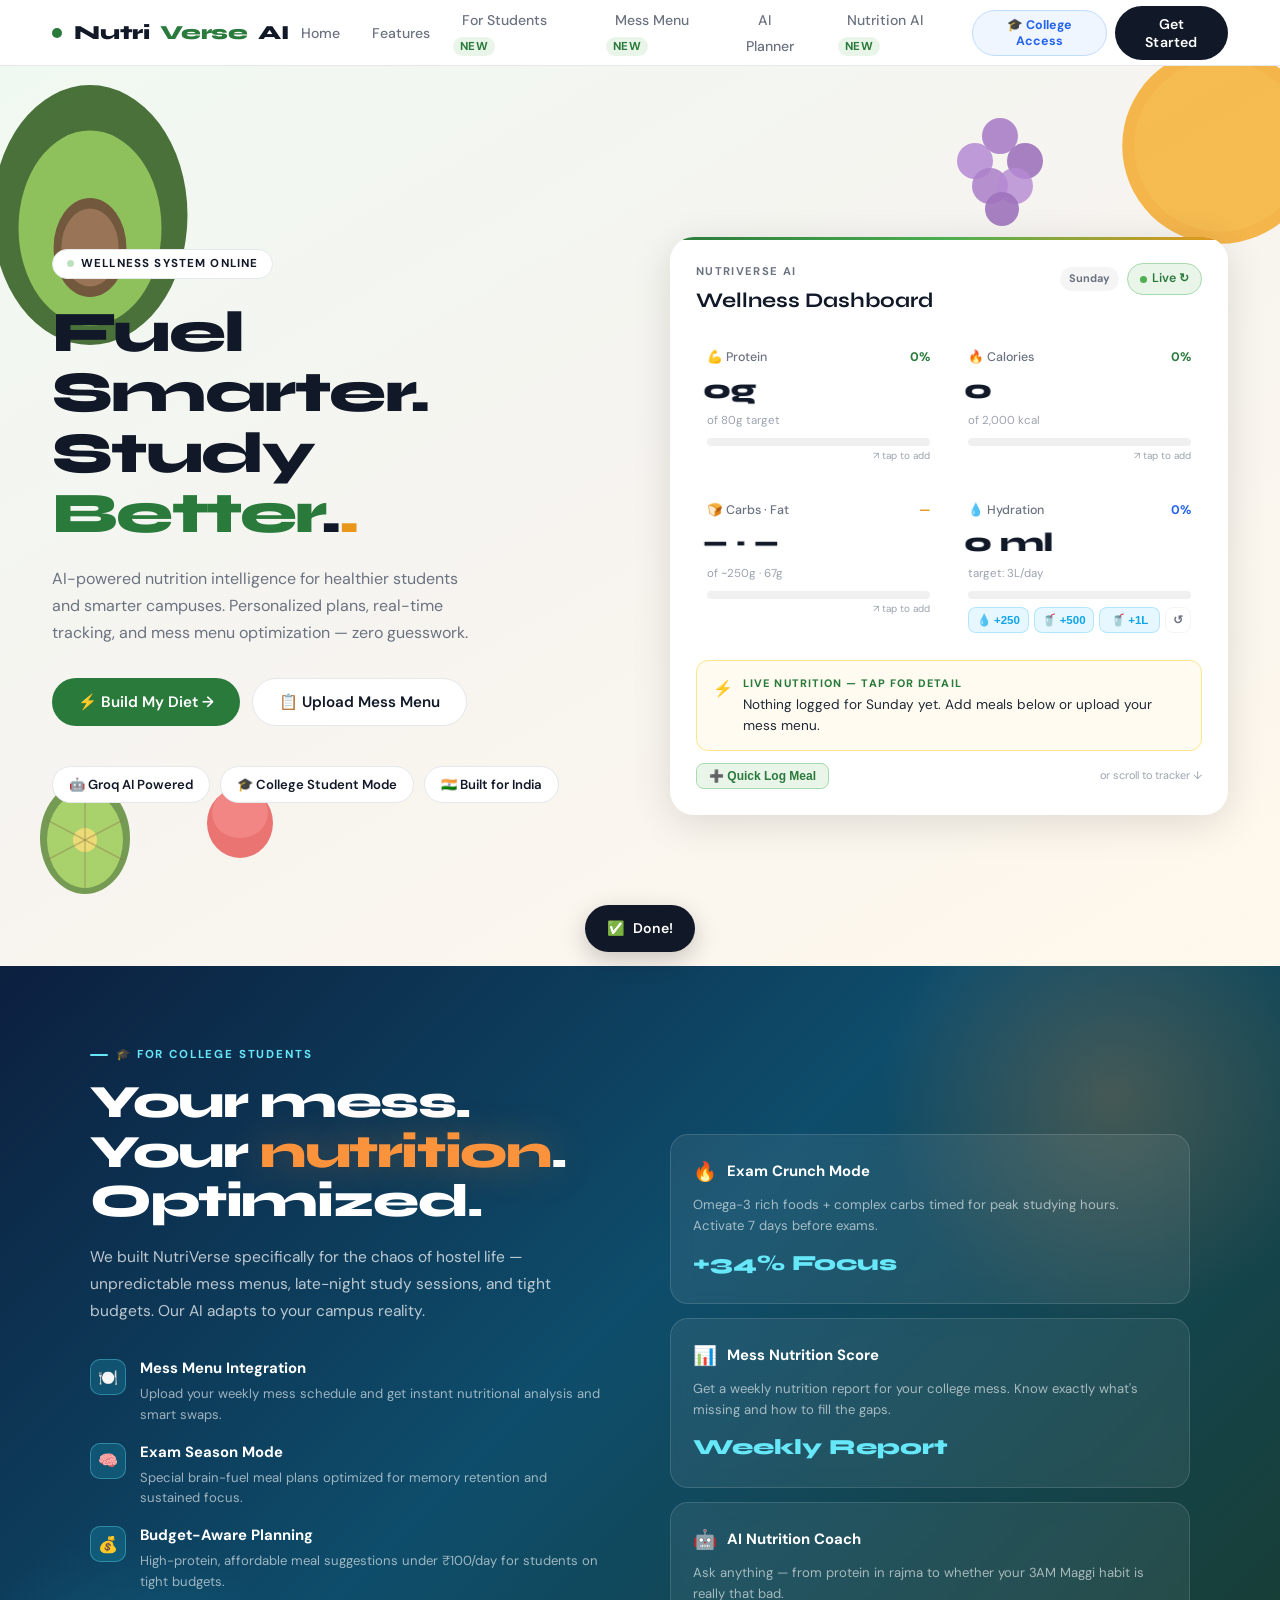
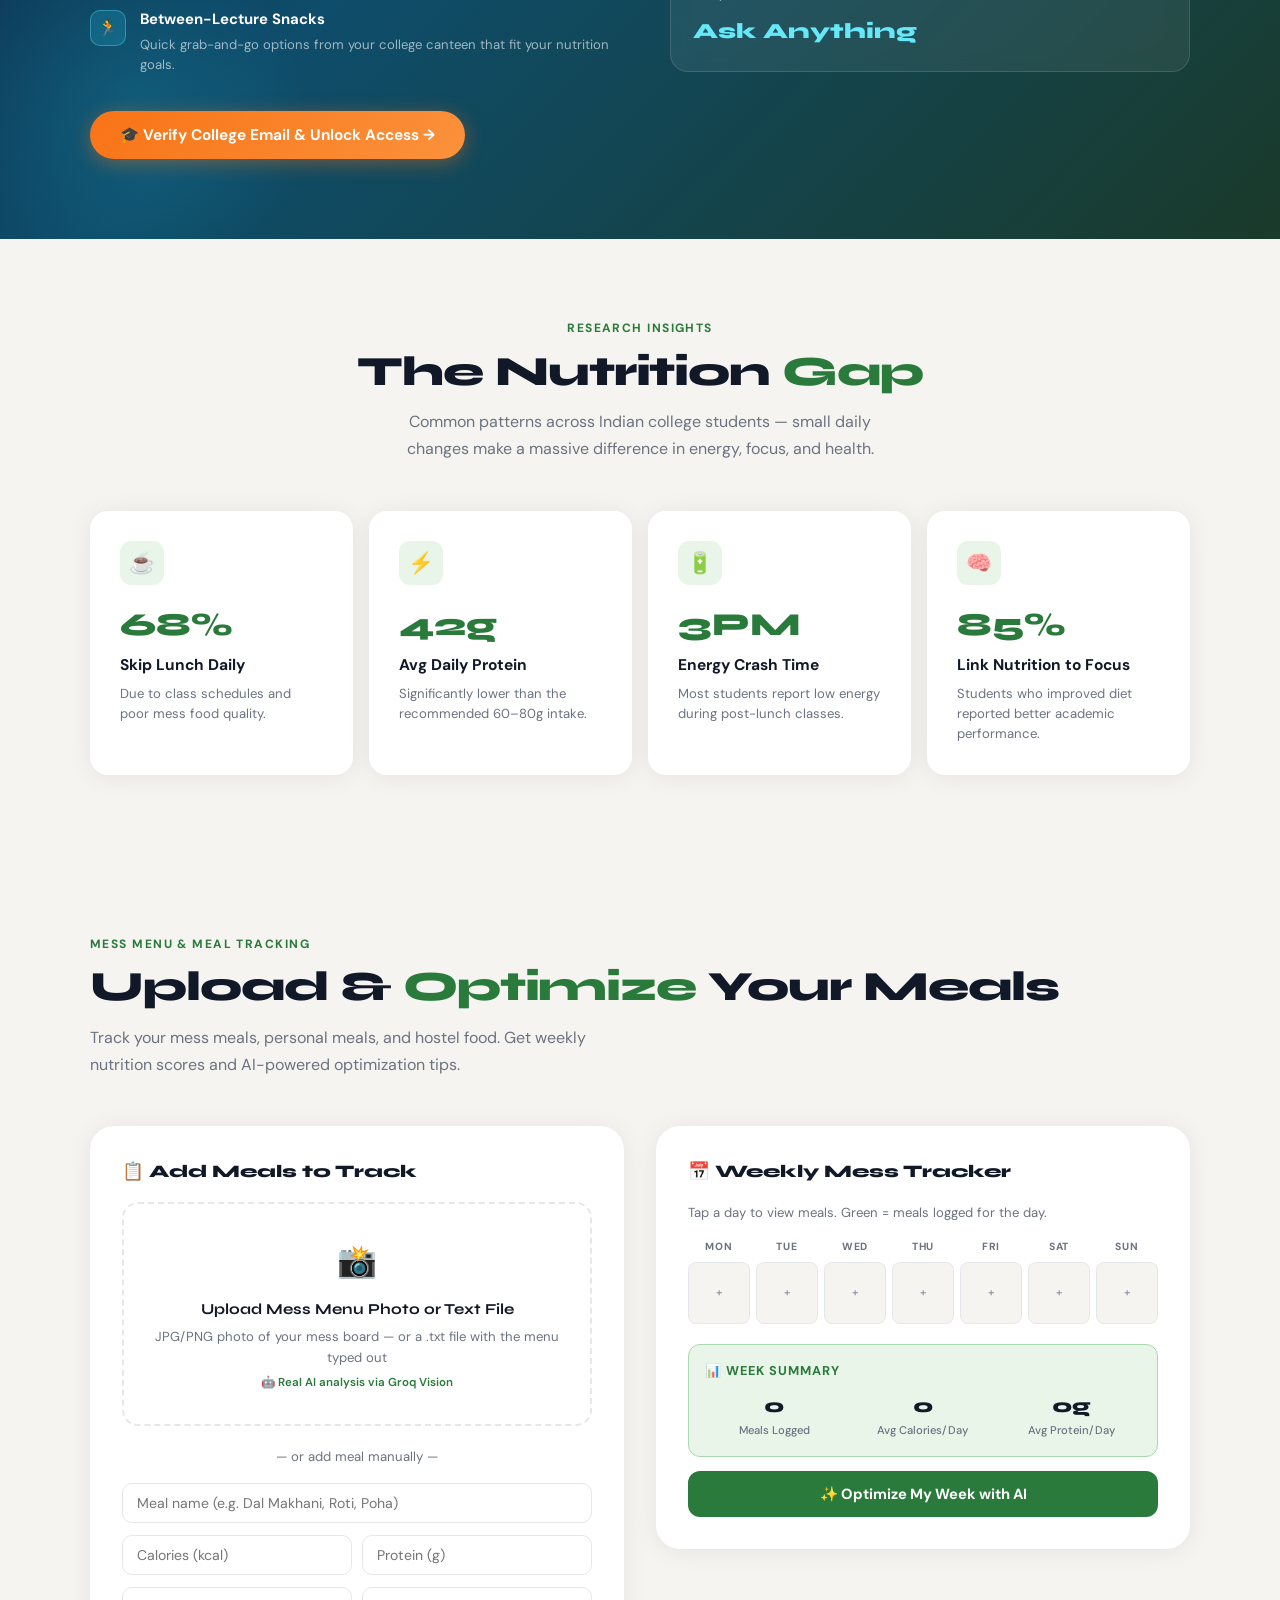
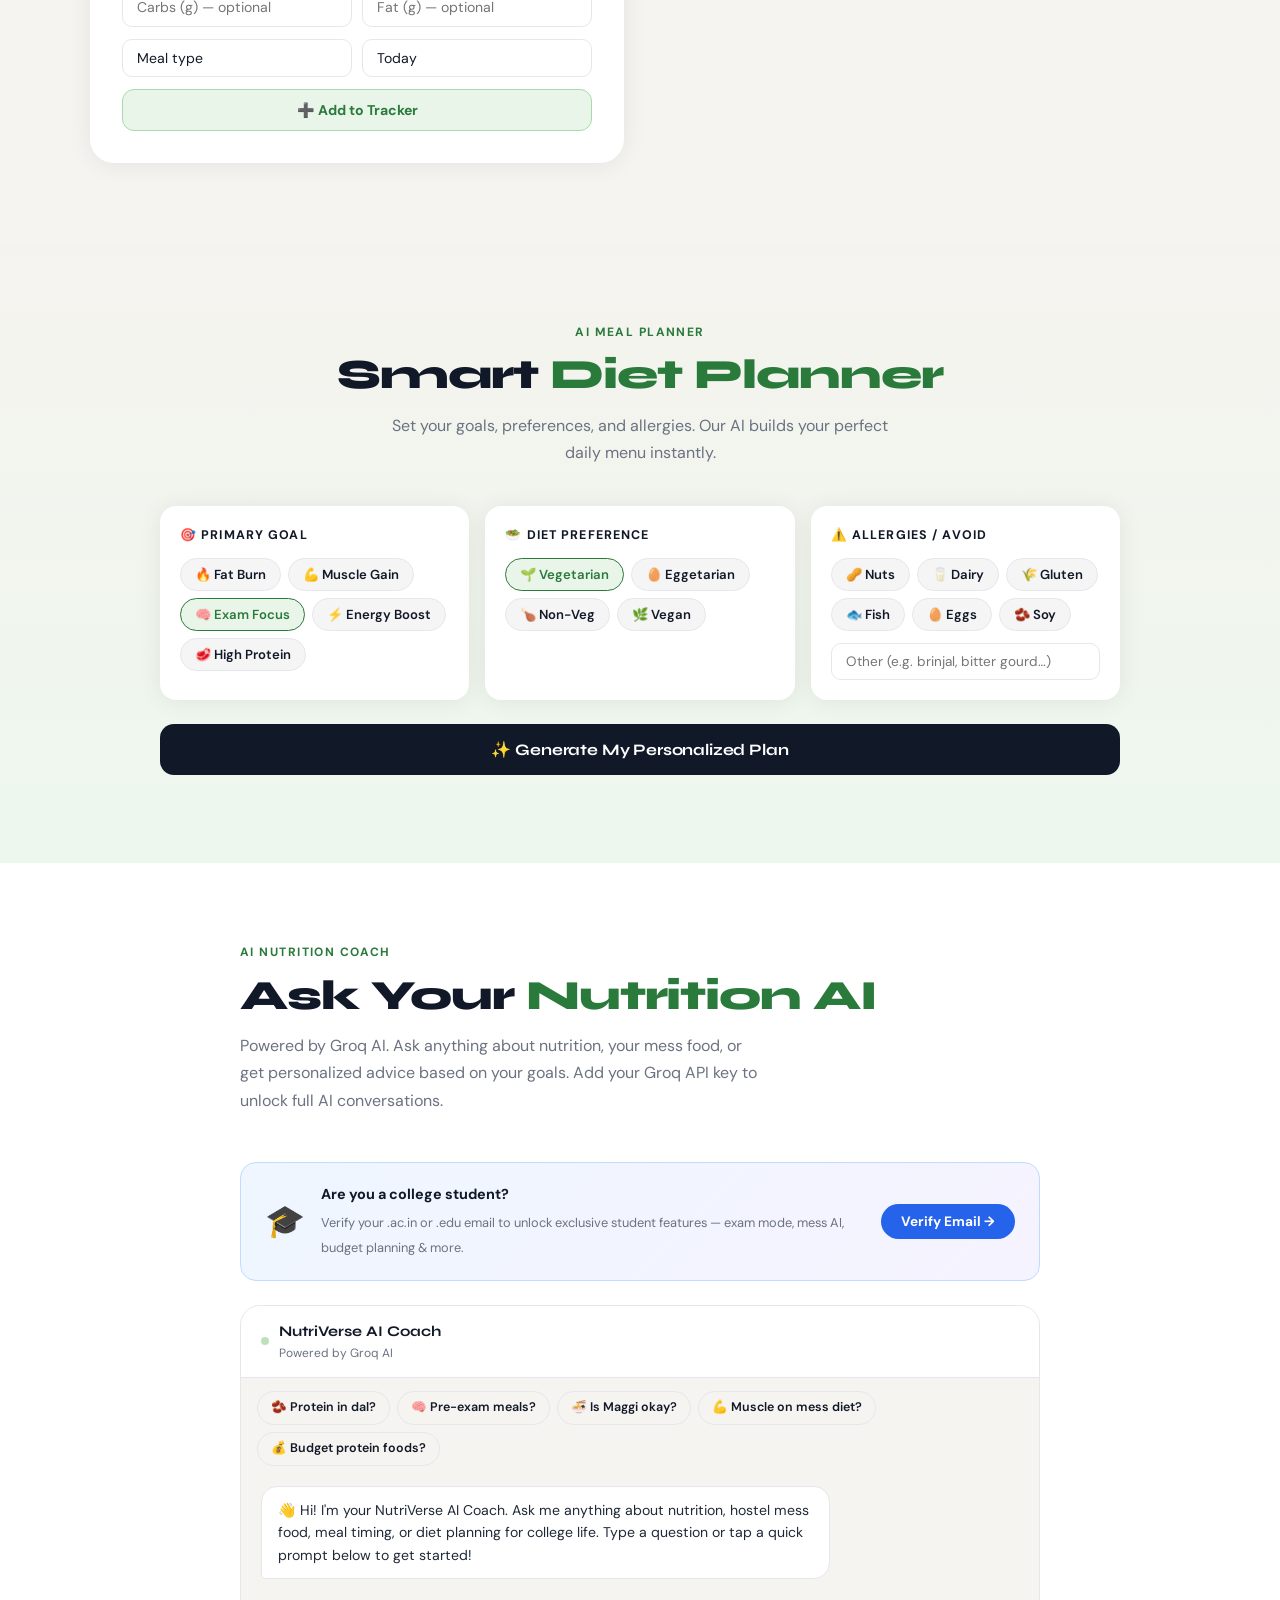
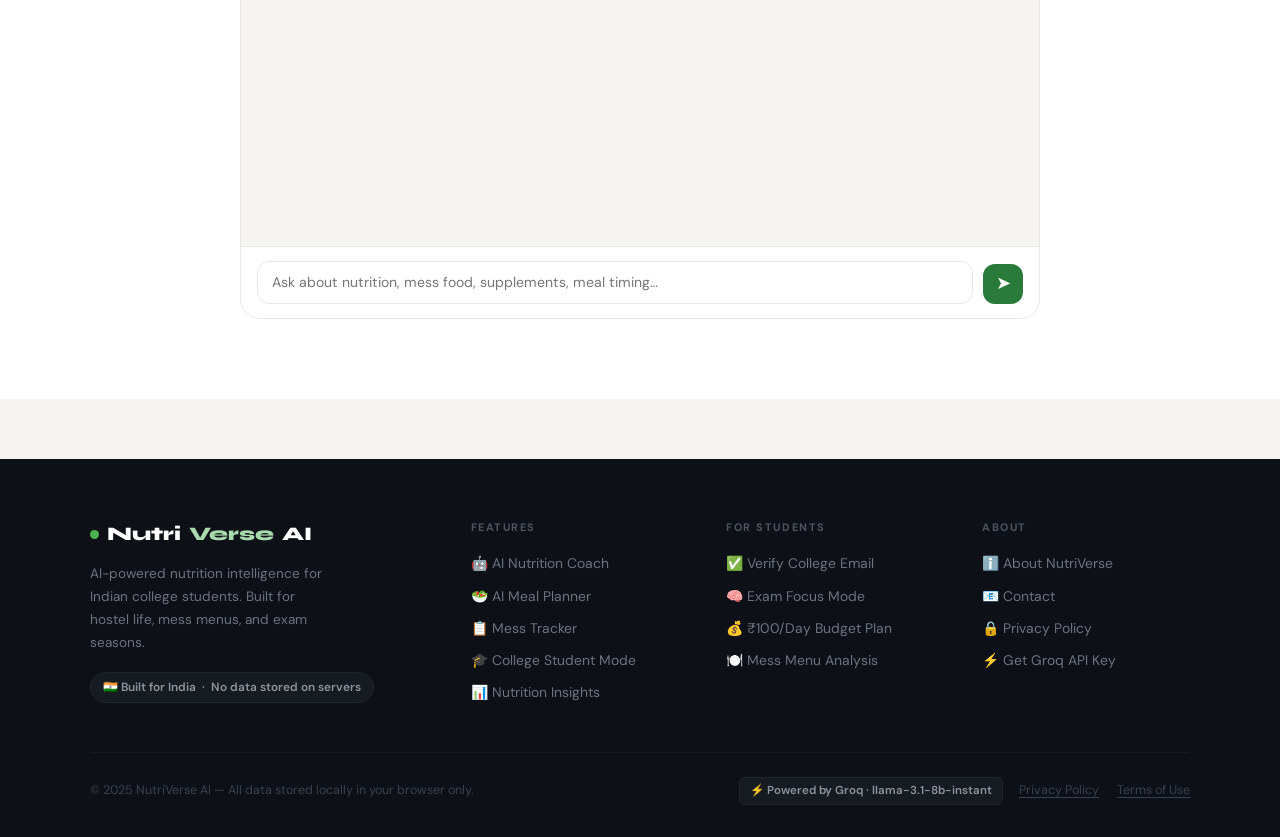
==== commit 569cedf8: "Deploy: index.html redirects to nutriverse-ai-v5.html for GitHub Pages" ====
--- a/index.html
+++ b/index.html
@@ -1,857 +1,33 @@
 <!DOCTYPE html>
 <html lang="en">
 <head>
-<meta charset="UTF-8">
-<meta name="viewport" content="width=device-width, initial-scale=1.0">
-<title>NutriVerse AI — Fuel Smarter. Study Better.</title>
-<meta name="description" content="AI-powered nutrition intelligence for healthier students and smarter campuses.">
-<meta name="theme-color" content="#2A7A3B">
-<meta name="apple-mobile-web-app-capable" content="yes">
-<meta name="apple-mobile-web-app-status-bar-style" content="black-translucent">
-<meta name="apple-mobile-web-app-title" content="NutriVerse">
-<link rel="manifest" href="manifest.json">
-<link rel="apple-touch-icon" href="icons/icon-192.png">
-<link href="https://fonts.googleapis.com/css2?family=Syne:wght@400;500;600;700;800&family=DM+Sans:wght@300;400;500;600&display=swap" rel="stylesheet">
-<link rel="stylesheet" href="nutriverse.css">
+  <meta charset="UTF-8" />
+  <meta http-equiv="refresh" content="0; url=nutriverse-ai-v5.html" />
+  <meta name="viewport" content="width=device-width, initial-scale=1" />
+  <title>NutriVerse AI — Redirecting…</title>
+  <style>
+    body {
+      margin: 0;
+      display: flex;
+      align-items: center;
+      justify-content: center;
+      min-height: 100vh;
+      font-family: -apple-system, BlinkMacSystemFont, 'Segoe UI', sans-serif;
+      background: #0f1117;
+      color: #fff;
+    }
+    .wrap { text-align: center; }
+    .logo { font-size: 2.2rem; font-weight: 900; margin-bottom: 12px; }
+    .logo span { color: #22c55e; }
+    p { color: #9ca3af; font-size: 0.95rem; }
+    a { color: #22c55e; text-decoration: none; font-weight: 600; }
+  </style>
 </head>
 <body>
-
-<!-- ════════════════ NAV ════════════════ -->
-<nav>
-  <a class="nav-logo" onclick="scrollToTop()">
-    <span class="nav-logo-dot"></span>
-    Nutri<span>Verse</span> AI
-  </a>
-  <ul class="nav-links">
-    <li><a onclick="scrollToTop()">Home</a></li>
-    <li><a onclick="scrollToSection('features')">Features</a></li>
-    <li><a onclick="scrollToSection('campus-section')">For Students <span class="nav-badge">NEW</span></a></li>
-    <li><a onclick="scrollToSection('mess-section')">Mess Menu <span class="nav-badge">NEW</span></a></li>
-    <li><a onclick="scrollToSection('planner')">AI Planner</a></li>
-    <li><a onclick="scrollToSection('ai-chat')">Nutrition AI <span class="nav-badge">NEW</span></a></li>
-  </ul>
-  <div style="display:flex;gap:8px;align-items:center">
-    <button class="nav-student-btn" id="nav-student-btn" onclick="openVerifyModal()">🎓 College Access</button>
-    <div class="nav-student-verified" id="nav-student-verified">✅ Verified</div>
-    <!-- User Auth Button -->
-    <div class="nav-user-wrap" id="nav-user-wrap" style="display:none;position:relative">
-      <button class="nav-user-btn" id="nav-user-btn" onclick="toggleUserMenu()"><span class="nav-user-avatar" id="nav-user-avatar">U</span><span class="nav-user-name" id="nav-user-name">User</span><span class="nav-user-arrow">▾</span></button>
-      <div class="nav-user-dropdown" id="nav-user-dropdown">
-        <div class="nud-email" id="nud-email">user@gmail.com</div>
-        <div class="nud-divider"></div>
-        <a class="nud-item" onclick="scrollToSection('saved-plans-section');toggleUserMenu()">💾 Saved Plans</a>
-        <a class="nud-item" onclick="scrollToSection('checkin-section');toggleUserMenu()">📋 Weekly Check-in</a>
-        <div class="nud-divider"></div>
-        <a class="nud-item nud-logout" onclick="userLogout()">🚪 Sign Out</a>
-      </div>
-    </div>
-    <button class="btn-nav" onclick="scrollToSection('planner')">Get Started</button>
-    <button class="nav-hamburger" id="nav-hamburger" onclick="toggleMobileMenu()" aria-label="Open menu">
-      <span></span><span></span><span></span>
-    </button>
+  <div class="wrap">
+    <div class="logo">Nutri<span>Verse</span> AI</div>
+    <p>Redirecting to the app…</p>
+    <p><a href="nutriverse-ai-v5.html">Click here if not redirected automatically →</a></p>
   </div>
-</nav>
-
-<!-- ════════════════ MOBILE MENU ════════════════ -->
-<div class="mobile-menu" id="mobile-menu">
-  <a onclick="scrollToTop();closeMobileMenu()">🏠 Home</a>
-  <a onclick="scrollToSection('campus-section');closeMobileMenu()">🎓 For College Students</a>
-  <a onclick="scrollToSection('mess-section');closeMobileMenu()">📋 Mess Menu Tracker</a>
-  <a onclick="scrollToSection('planner');closeMobileMenu()">🥗 AI Meal Planner</a>
-  <a onclick="scrollToSection('saved-plans-section');closeMobileMenu()">💾 Saved Plans</a>
-  <a onclick="scrollToSection('checkin-section');closeMobileMenu()">📋 Weekly Check-in</a>
-  <a onclick="scrollToSection('ai-chat');closeMobileMenu()">🤖 Nutrition AI Coach</a>
-  <a onclick="scrollToSection('features');closeMobileMenu()">📊 Nutrition Insights</a>
-  <div class="mm-divider"></div>
-  <a class="mm-college-btn" id="mm-auth-btn" onclick="openVerifyModal();closeMobileMenu()">🎓 Verify College Email — Unlock Student Access</a>
-  <a class="mm-college-btn" id="mm-signout-btn" style="display:none;background:linear-gradient(135deg,#EF4444,#DC2626)" onclick="userLogout();closeMobileMenu()">🚪 Sign Out</a>
-</div>
-
-<!-- ════════════════ HERO ════════════════ -->
-<section class="hero" id="home">
-  <div class="hero-fruits">
-    <div class="fruit f-avo">
-      <svg viewBox="0 0 200 240" xmlns="http://www.w3.org/2000/svg">
-        <ellipse cx="100" cy="130" rx="75" ry="100" fill="#2D5A1B"/>
-        <ellipse cx="100" cy="140" rx="55" ry="75" fill="#7DB843"/>
-        <ellipse cx="100" cy="155" rx="28" ry="38" fill="#5C3D1E"/>
-        <ellipse cx="100" cy="155" rx="22" ry="30" fill="#8B5E3C"/>
-      </svg>
-    </div>
-    <div class="fruit f-orange">
-      <svg viewBox="0 0 180 180" xmlns="http://www.w3.org/2000/svg">
-        <circle cx="90" cy="90" r="80" fill="#F4A623"/>
-        <circle cx="90" cy="90" r="70" fill="#F7B733" opacity=".5"/>
-        <path d="M90 15C90 15 85 5 90 0" stroke="#2D7A3A" stroke-width="4" stroke-linecap="round"/>
-        <path d="M90 15C100 10 108 5 105 0" stroke="#2D7A3A" stroke-width="3" stroke-linecap="round"/>
-      </svg>
-    </div>
-    <div class="fruit f-kiwi">
-      <svg viewBox="0 0 110 130" xmlns="http://www.w3.org/2000/svg">
-        <ellipse cx="55" cy="70" rx="45" ry="56" fill="#4A7C1F"/>
-        <ellipse cx="55" cy="72" rx="38" ry="48" fill="#90C640"/>
-        <circle cx="55" cy="72" r="12" fill="#E8D44D"/>
-        <line x1="55" y1="24" x2="55" y2="120" stroke="#6B4C1A" stroke-width="1.5" opacity=".4"/>
-        <line x1="17" y1="52" x2="93" y2="92" stroke="#6B4C1A" stroke-width="1.5" opacity=".4"/>
-        <line x1="17" y1="92" x2="93" y2="52" stroke="#6B4C1A" stroke-width="1.5" opacity=".4"/>
-      </svg>
-    </div>
-    <div class="fruit f-grape">
-      <svg viewBox="0 0 120 140" xmlns="http://www.w3.org/2000/svg">
-        <circle cx="60" cy="30" r="18" fill="#8B4DB8" opacity=".9"/>
-        <circle cx="35" cy="55" r="18" fill="#9B5DC8" opacity=".85"/>
-        <circle cx="85" cy="55" r="18" fill="#7B3DA8" opacity=".9"/>
-        <circle cx="50" cy="80" r="18" fill="#8B4DB8" opacity=".85"/>
-        <circle cx="75" cy="80" r="18" fill="#9B5DC8" opacity=".8"/>
-        <circle cx="62" cy="103" r="17" fill="#7B3DA8" opacity=".9"/>
-      </svg>
-    </div>
-    <div class="fruit f-straw">
-      <svg viewBox="0 0 80 90" xmlns="http://www.w3.org/2000/svg">
-        <ellipse cx="40" cy="55" rx="33" ry="35" fill="#E53E3E"/>
-        <ellipse cx="40" cy="45" rx="28" ry="25" fill="#FC8181" opacity=".4"/>
-        <path d="M40 20 L45 5 L50 10" stroke="#2D7A3A" stroke-width="2.5" stroke-linecap="round" fill="none"/>
-        <path d="M40 20 L33 3 L28 8" stroke="#2D7A3A" stroke-width="2" stroke-linecap="round" fill="none"/>
-      </svg>
-    </div>
-  </div>
-
-  <div class="hero-content">
-    <div class="hero-left">
-      <div class="status-pill"><span class="status-dot"></span> Wellness System Online</div>
-      <h1>Fuel Smarter.<br>Study <em>Better</em>.<span class="amber-text">.</span></h1>
-      <p class="hero-desc">AI-powered nutrition intelligence for healthier students and smarter campuses. Personalized plans, real-time tracking, and mess menu optimization — zero guesswork.</p>
-      <div class="hero-btns">
-        <button class="btn-primary" onclick="scrollToSection('planner')">⚡ Build My Diet →</button>
-        <button class="btn-secondary" onclick="scrollToSection('mess-section')">📋 Upload Mess Menu</button>
-      </div>
-      <div class="hero-stats">
-        <div class="h-stat">🤖 Groq AI Powered</div>
-        <div class="h-stat">🎓 College Student Mode</div>
-        <div class="h-stat">🇮🇳 Built for India</div>
-      </div>
-
-      <!-- TDEE Calculator -->
-      <div class="tdee-card" id="tdee-card">
-        <div class="tdee-header">
-          <div class="tdee-label">🔥 Personalised Calorie Target</div>
-          <div class="tdee-sub">Get your daily calorie & macro targets based on your body and goals.</div>
-        </div>
-        <div class="tdee-form">
-          <div class="tdee-row">
-            <div class="tdee-field"><label>Age</label><input type="number" id="tdee-age" placeholder="21" min="14" max="80"></div>
-            <div class="tdee-field"><label>Weight (kg)</label><input type="number" id="tdee-weight" placeholder="65" min="30" max="200"></div>
-            <div class="tdee-field"><label>Height (cm)</label><input type="number" id="tdee-height" placeholder="170" min="100" max="230"></div>
-          </div>
-          <div class="tdee-row">
-            <div class="tdee-field tdee-wide"><label>Gender</label>
-              <div class="tdee-toggle"><button class="tt-btn on" onclick="selectTDEE(this,'gender')" data-val="male">♂ Male</button><button class="tt-btn" onclick="selectTDEE(this,'gender')" data-val="female">♀ Female</button></div>
-            </div>
-            <div class="tdee-field tdee-wide"><label>Activity Level</label>
-              <select id="tdee-activity"><option value="1.2">Sedentary (little exercise)</option><option value="1.375">Light (1-3 days/wk)</option><option value="1.55" selected>Moderate (3-5 days/wk)</option><option value="1.725">Active (6-7 days/wk)</option><option value="1.9">Very Active (athlete)</option></select>
-            </div>
-          </div>
-          <button class="btn-tdee" onclick="calculateTDEE()">⚡ Calculate My TDEE</button>
-        </div>
-        <div class="tdee-result" id="tdee-result" style="display:none">
-          <div class="tdee-result-grid">
-            <div class="tdee-stat"><div class="tdee-stat-val" id="tdee-cal-val">2200</div><div class="tdee-stat-label">Daily Calories</div></div>
-            <div class="tdee-stat"><div class="tdee-stat-val" id="tdee-prot-val">120g</div><div class="tdee-stat-label">Protein</div></div>
-            <div class="tdee-stat"><div class="tdee-stat-val" id="tdee-carb-val">275g</div><div class="tdee-stat-label">Carbs</div></div>
-            <div class="tdee-stat"><div class="tdee-stat-val" id="tdee-fat-val">73g</div><div class="tdee-stat-label">Fat</div></div>
-          </div>
-          <div class="tdee-note" id="tdee-note">🎯 These targets are now used by the AI Meal Planner for your personalized plans.</div>
-        </div>
-      </div>
-    </div>
-
-    <div class="hero-right">
-      <div class="hero-card">
-        <div class="hc-top">
-          <div>
-            <div class="hc-label">NutriVerse AI</div>
-            <div class="hc-title">Wellness Dashboard</div>
-          </div>
-          <div class="live-chip" onclick="refreshDashboard()"><span class="live-dot2"></span> Live ↻</div>
-        </div>
-        <div class="hc-metrics">
-          <div class="hc-metric">
-            <div class="hc-m-top">
-              <span class="hc-m-label">Protein Today</span>
-              <span class="hc-m-pct pct-green" id="prot-pct">57%</span>
-            </div>
-            <div class="hc-m-val" id="prot-val">68g</div>
-            <div class="hc-m-sub" id="prot-sub">of 120g</div>
-            <div class="prog"><div class="prog-fill pg" id="prot-bar" style="width:57%"></div></div>
-          </div>
-          <div class="hc-metric">
-            <div class="hc-m-top">
-              <span class="hc-m-label">Calories</span>
-              <span class="hc-m-pct pct-green" id="cal-pct">84%</span>
-            </div>
-            <div class="hc-m-val" id="cal-val">1,840</div>
-            <div class="hc-m-sub">of 2,200 kcal</div>
-            <div class="prog"><div class="prog-fill pg" id="cal-bar" style="width:84%"></div></div>
-          </div>
-          <div class="hc-metric">
-            <div class="hc-m-top">
-              <span class="hc-m-label">Energy Score</span>
-              <span class="hc-m-pct pct-amber" id="energy-pct">72%</span>
-            </div>
-            <div class="hc-m-val" id="energy-val">72</div>
-            <div class="hc-m-sub">of 100</div>
-            <div class="prog"><div class="prog-fill pa" id="energy-bar" style="width:72%"></div></div>
-          </div>
-          <div class="hc-metric">
-            <div class="hc-m-top">
-              <span class="hc-m-label">Hydration</span>
-              <span class="hc-m-pct pct-blue" id="hydra-pct">60%</span>
-            </div>
-            <div class="hc-m-val" id="hydra-val">1.8L</div>
-            <div class="hc-m-sub">of 3L</div>
-            <div class="prog"><div class="prog-fill pb" id="hydra-bar" style="width:60%"></div></div>
-          </div>
-        </div>
-        <div class="ai-insight-mini" onclick="openModal('insight-modal')">
-          <div class="ai-icon">⚡</div>
-          <div>
-            <div class="ai-tag">AI Insight — tap for more</div>
-            <div class="ai-text" id="insight-text">Protein 43% below target. Add 1 cup of dal or 2 eggs at dinner to recover by 9 PM.</div>
-          </div>
-        </div>
-      </div>
-    </div>
-  </div>
-</section>
-
-<!-- ════════════════ COLLEGE STUDENTS SECTION ════════════════ -->
-<section class="campus-section" id="campus-section">
-  <div class="campus-inner">
-    <div>
-      <div class="campus-label">🎓 For College Students</div>
-      <h2 class="campus-title">Your mess. Your <span class="g">nutrition</span>. Optimized.</h2>
-      <p class="campus-desc">We built NutriVerse specifically for the chaos of hostel life — unpredictable mess menus, late-night study sessions, and tight budgets. Our AI adapts to your campus reality.</p>
-      <div class="campus-features">
-        <div class="campus-feat">
-          <div class="feat-icon">🍽️</div>
-          <div class="feat-text">
-            <h4>Mess Menu Integration</h4>
-            <p>Upload your weekly mess schedule and get instant nutritional analysis and smart swaps.</p>
-          </div>
-        </div>
-        <div class="campus-feat">
-          <div class="feat-icon">🧠</div>
-          <div class="feat-text">
-            <h4>Exam Season Mode</h4>
-            <p>Special brain-fuel meal plans optimized for memory retention and sustained focus.</p>
-          </div>
-        </div>
-        <div class="campus-feat">
-          <div class="feat-icon">💰</div>
-          <div class="feat-text">
-            <h4>Budget-Aware Planning</h4>
-            <p>High-protein, affordable meal suggestions under ₹100/day for students on tight budgets.</p>
-          </div>
-        </div>
-        <div class="campus-feat">
-          <div class="feat-icon">🏃</div>
-          <div class="feat-text">
-            <h4>Between-Lecture Snacks</h4>
-            <p>Quick grab-and-go options from your college canteen that fit your nutrition goals.</p>
-          </div>
-        </div>
-      </div>
-      <button class="campus-cta" onclick="openVerifyModal()">🎓 Verify College Email & Unlock Access →</button>
-    </div>
-    <div class="campus-cards-grid">
-      <div class="campus-mini-card" onclick="scrollToSection('planner')">
-        <div class="cmc-top"><div class="cmc-ico">🔥</div><div class="cmc-title">Exam Crunch Mode</div></div>
-        <div class="cmc-desc">Omega-3 rich foods + complex carbs timed for peak studying hours. Activate 7 days before exams.</div>
-        <div class="cmc-stat">+34% Focus</div>
-      </div>
-      <div class="campus-mini-card" onclick="scrollToSection('mess-section')">
-        <div class="cmc-top"><div class="cmc-ico">📊</div><div class="cmc-title">Mess Nutrition Score</div></div>
-        <div class="cmc-desc">Get a weekly nutrition report for your college mess. Know exactly what's missing and how to fill the gaps.</div>
-        <div class="cmc-stat">Weekly Report</div>
-      </div>
-      <div class="campus-mini-card" onclick="scrollToSection('ai-chat')">
-        <div class="cmc-top"><div class="cmc-ico">🤖</div><div class="cmc-title">AI Nutrition Coach</div></div>
-        <div class="cmc-desc">Ask anything — from protein in rajma to whether your 3AM Maggi habit is really that bad.</div>
-        <div class="cmc-stat">Ask Anything</div>
-      </div>
-    </div>
-  </div>
-</section>
-
-<!-- ════════════════ NUTRITION GAP ════════════════ -->
-<section class="gap-section" id="features">
-  <div class="sec-header" style="text-align:center;max-width:1100px;margin:0 auto">
-    <div class="sec-label">Research Insights</div>
-    <h2 class="sec-title">The Nutrition <span class="accent">Gap</span></h2>
-    <p class="sec-sub" style="margin:0 auto">Common patterns across Indian college students — small daily changes make a massive difference in energy, focus, and health.</p>
-  </div>
-  <div class="gap-grid">
-    <div class="gap-card" onclick="openGapCard('skip-lunch')">
-      <div class="gap-ico">☕</div>
-      <div class="gap-pct">68%</div>
-      <h3>Skip Lunch Daily</h3>
-      <p>Due to class schedules and poor mess food quality.</p>
-    </div>
-    <div class="gap-card" onclick="openGapCard('protein')">
-      <div class="gap-ico">⚡</div>
-      <div class="gap-pct">42g</div>
-      <h3>Avg Daily Protein</h3>
-      <p>Significantly lower than the recommended 60–80g intake.</p>
-    </div>
-    <div class="gap-card" onclick="openGapCard('energy')">
-      <div class="gap-ico">🔋</div>
-      <div class="gap-pct">3PM</div>
-      <h3>Energy Crash Time</h3>
-      <p>Most students report low energy during post-lunch classes.</p>
-    </div>
-    <div class="gap-card" onclick="openGapCard('focus')">
-      <div class="gap-ico">🧠</div>
-      <div class="gap-pct">85%</div>
-      <h3>Link Nutrition to Focus</h3>
-      <p>Students who improved diet reported better academic performance.</p>
-    </div>
-  </div>
-</section>
-
-<!-- ════════════════ MESS UPLOAD SECTION ════════════════ -->
-<section class="mess-section" id="mess-section">
-  <div class="mess-inner">
-    <div class="sec-header">
-      <div class="sec-label">Mess Menu & Meal Tracking</div>
-      <h2 class="sec-title">Upload & <span class="accent">Optimize</span> Your Meals</h2>
-      <p class="sec-sub">Track your mess meals, personal meals, and hostel food. Get weekly nutrition scores and AI-powered optimization tips.</p>
-    </div>
-    <div class="mess-grid">
-      <!-- Upload + Add Meal -->
-      <div class="mess-upload-card">
-        <h3 style="font-family:var(--font);font-size:1.1rem;font-weight:800;color:var(--dark);margin-bottom:16px">📋 Add Meals to Track</h3>
-        <div class="upload-zone" id="upload-zone">
-          <input type="file" class="upload-input" accept=".pdf,.jpg,.png,.txt" onchange="handleFileUpload(event)">
-          <div class="upload-icon">📁</div>
-          <div class="upload-title">Upload Mess Menu Photo / PDF</div>
-          <div class="upload-desc">Drag & drop or tap to upload your weekly mess schedule</div>
-        </div>
-        <div style="text-align:center;font-size:0.82rem;color:var(--muted);margin:10px 0 16px">— or add meal manually —</div>
-        <div class="meal-form">
-          <input class="mf-input" type="text" id="meal-name-input" placeholder="Meal name (e.g. Dal Makhani, Roti, Poha)" />
-          <div class="mf-row">
-            <input class="mf-input" type="number" id="meal-cal-input" placeholder="Calories (kcal)" min="0" />
-            <input class="mf-input" type="number" id="meal-prot-input" placeholder="Protein (g)" min="0" />
-          </div>
-          <div class="mf-row">
-            <select class="mf-select" id="meal-type-input">
-              <option value="">Meal type</option>
-              <option value="Breakfast">Breakfast</option>
-              <option value="Lunch">Lunch</option>
-              <option value="Dinner">Dinner</option>
-              <option value="Snack">Snack / Canteen</option>
-              <option value="Mess">Mess Food</option>
-            </select>
-            <select class="mf-select" id="meal-day-input">
-              <option value="">Day</option>
-              <option>Monday</option><option>Tuesday</option><option>Wednesday</option>
-              <option>Thursday</option><option>Friday</option><option>Saturday</option><option>Sunday</option>
-            </select>
-          </div>
-          <button class="btn-add-meal" onclick="addMeal()">➕ Add to Weekly Tracker</button>
-        </div>
-
-        <!-- Saved meals list -->
-        <div class="saved-meals" id="saved-meals-section" style="display:none;margin-top:20px">
-          <div class="sm-title">
-            This Week's Meals
-            <span class="sm-clear" onclick="clearMeals()">Clear all</span>
-          </div>
-          <div id="meal-list"></div>
-        </div>
-      </div>
-
-      <!-- Weekly Tracker -->
-      <div class="mess-weekly-card">
-        <h3 style="font-family:var(--font);font-size:1.1rem;font-weight:800;color:var(--dark);margin-bottom:16px">📅 Weekly Mess Tracker</h3>
-        <p style="font-size:0.82rem;color:var(--muted);margin-bottom:16px">Tap a day to view meals. Green = meals logged for the day.</p>
-        <div class="weekly-grid" id="weekly-grid">
-          <!-- Days filled by JS -->
-        </div>
-        <div class="week-summary" id="week-summary">
-          <div class="ws-title">📊 Week Summary</div>
-          <div class="ws-stats">
-            <div>
-              <div class="ws-stat-val" id="ws-total-meals">0</div>
-              <div class="ws-stat-label">Meals Logged</div>
-            </div>
-            <div>
-              <div class="ws-stat-val" id="ws-avg-cal">0</div>
-              <div class="ws-stat-label">Avg Calories/Day</div>
-            </div>
-            <div>
-              <div class="ws-stat-val" id="ws-avg-prot">0g</div>
-              <div class="ws-stat-label">Avg Protein/Day</div>
-            </div>
-          </div>
-        </div>
-        <button class="btn-optimize" onclick="optimizeMeals()">
-          <span id="opt-spinner" style="display:none;width:16px;height:16px;border:2px solid rgba(255,255,255,.4);border-top-color:white;border-radius:50%;animation:spin .7s linear infinite"></span>
-          <span id="opt-text">✨ Optimize My Week with AI</span>
-        </button>
-
-        <!-- Optimization result -->
-        <div id="opt-result" style="display:none;margin-top:16px;background:var(--green-bg);border:1px solid var(--green-xl);border-radius:14px;padding:16px">
-          <div style="font-size:0.78rem;font-weight:700;text-transform:uppercase;letter-spacing:.08em;color:var(--green);margin-bottom:8px">🤖 AI Optimization Insights</div>
-          <div id="opt-result-text" style="font-size:0.85rem;color:var(--text);line-height:1.6"></div>
-        </div>
-      </div>
-    </div>
-  </div>
-</section>
-
-<!-- ════════════════ MEAL PLANNER ════════════════ -->
-<section class="planner-section" id="planner">
-  <div class="sec-header" style="text-align:center;max-width:960px;margin:0 auto 40px">
-    <div class="sec-label">AI Meal Planner</div>
-    <h2 class="sec-title">Smart <span class="accent">Diet Planner</span></h2>
-    <p class="sec-sub" style="margin:0 auto">Set your goals, preferences, and allergies. Our AI builds your perfect daily menu instantly.</p>
-  </div>
-  <div class="planner-inner">
-    <!-- Preferences -->
-    <div class="pref-grid">
-      <div class="pref-card">
-        <div class="pref-label">🎯 Primary Goal</div>
-        <div class="chips" id="goal-chips">
-          <button class="chip" onclick="selectChip(this,'goal')">🔥 Fat Burn</button>
-          <button class="chip" onclick="selectChip(this,'goal')">💪 Muscle Gain</button>
-          <button class="chip on" onclick="selectChip(this,'goal')">🧠 Exam Focus</button>
-          <button class="chip" onclick="selectChip(this,'goal')">⚡ Energy Boost</button>
-          <button class="chip" onclick="selectChip(this,'goal')">🥩 High Protein</button>
-        </div>
-      </div>
-      <div class="pref-card">
-        <div class="pref-label">🥗 Diet Preference</div>
-        <div class="chips" id="diet-chips">
-          <button class="chip on" onclick="selectChip(this,'diet')">🌱 Vegetarian</button>
-          <button class="chip" onclick="selectChip(this,'diet')">🥚 Eggetarian</button>
-          <button class="chip" onclick="selectChip(this,'diet')">🍗 Non-Veg</button>
-          <button class="chip" onclick="selectChip(this,'diet')">🌿 Vegan</button>
-        </div>
-      </div>
-      <div class="pref-card">
-        <div class="pref-label">⚠️ Allergies / Avoid</div>
-        <div class="chips" id="allergy-chips" style="margin-bottom:8px">
-          <button class="chip" onclick="selectChip(this,'allergy')">🥜 Nuts</button>
-          <button class="chip" onclick="selectChip(this,'allergy')">🥛 Dairy</button>
-          <button class="chip" onclick="selectChip(this,'allergy')">🌾 Gluten</button>
-          <button class="chip" onclick="selectChip(this,'allergy')">🐟 Fish</button>
-        </div>
-        <input class="allergy-input" type="text" id="allergy-other" placeholder="Other (e.g. brinjal, bitter gourd…)" />
-      </div>
-    </div>
-
-    <button class="btn-gen" id="generate-btn" onclick="generatePlan()">
-      <div class="spinner" id="gen-spinner"></div>
-      <span class="btn-text">✨ Generate My Personalized Plan</span>
-    </button>
-  </div>
-
-  <!-- Plan Result -->
-  <div class="daily-plan planner-inner" id="daily-plan">
-    <div class="plan-head">
-      <div>
-        <div class="plan-ready-tag" id="plan-ready-tag">Ready For You</div>
-        <div class="plan-title" id="plan-title-text">Your Daily Plan</div>
-      </div>
-      <div class="plan-cals">
-        <div class="plan-cal-num" id="plan-cal-num">1300</div>
-        <div class="plan-cal-label">Est. Calories</div>
-      </div>
-    </div>
-    <div id="meal-rows"></div>
-    <div class="plan-total-row">
-      <div class="pt-val" id="plan-total-val">74g</div>
-      <div class="pt-label">Total Daily Protein</div>
-    </div>
-    <div class="plan-acts">
-      <button class="btn-save" onclick="savePlan()">💾 Save This Plan</button>
-      <button class="btn-share" onclick="sharePlan()">📤 Share Plan</button>
-    </div>
-  </div>
-</section>
-
-<!-- ════════════════ SAVED PLANS HISTORY ════════════════ -->
-<section class="saved-plans-section" id="saved-plans-section">
-  <div class="sp-inner">
-    <div class="sec-header" style="text-align:center;max-width:960px;margin:0 auto 40px">
-      <div class="sec-label">💾 Saved Plans</div>
-      <h2 class="sec-title">Your Plan <span class="accent">History</span></h2>
-      <p class="sec-sub" style="margin:0 auto">Revisit up to 5 saved AI-generated meal plans anytime — no need to regenerate. Each account gets its own saved plans.</p>
-    </div>
-    <div class="sp-login-prompt" id="sp-login-prompt">
-      <div class="sp-login-icon">🔒</div>
-      <div class="sp-login-text">Sign in to save and access your meal plans across sessions.</div>
-      <button class="btn-primary" onclick="openVerifyModal()">Sign In →</button>
-    </div>
-    <div class="sp-grid" id="sp-grid" style="display:none"></div>
-    <div class="sp-empty" id="sp-empty" style="display:none">
-      <div class="sp-empty-icon">📋</div>
-      <div class="sp-empty-text">No saved plans yet. Generate a plan above and hit "💾 Save This Plan" to store it here.</div>
-    </div>
-  </div>
-</section>
-
-<!-- ════════════════ WEEKLY CHECK-IN ════════════════ -->
-<section class="checkin-section" id="checkin-section">
-  <div class="ci-inner">
-    <div class="sec-header" style="text-align:center;max-width:960px;margin:0 auto 40px">
-      <div class="sec-label">📋 Weekly Progress</div>
-      <h2 class="sec-title">How Did You <span class="accent">Eat</span> This Week?</h2>
-      <p class="sec-sub" style="margin:0 auto">Quick self-assessment that generates an AI reflection comparing your habits to your nutrition goals.</p>
-    </div>
-    <div class="ci-card">
-      <div class="ci-form" id="ci-form">
-        <div class="ci-q"><label>🎯 What was your nutrition goal this week?</label>
-          <select id="ci-goal"><option value="fat loss">Fat Loss / Calorie Deficit</option><option value="muscle gain">Muscle Gain / Bulk</option><option value="balanced eating" selected>Balanced Eating</option><option value="exam focus">Exam Focus / Brain Food</option><option value="budget eating">Budget-Friendly Eating</option></select>
-        </div>
-        <div class="ci-q"><label>🍝 How many meals did you eat per day on average?</label>
-          <div class="ci-pills" id="ci-meals-pills"><button class="ci-pill" onclick="selectCIPill(this,'meals')" data-val="1-2">1–2</button><button class="ci-pill on" onclick="selectCIPill(this,'meals')" data-val="3">3</button><button class="ci-pill" onclick="selectCIPill(this,'meals')" data-val="4+">4+</button></div>
-        </div>
-        <div class="ci-q"><label>🥦 Rate your overall eating quality (1=poor, 5=great)</label>
-          <div class="ci-pills" id="ci-quality-pills"><button class="ci-pill" onclick="selectCIPill(this,'quality')" data-val="1">1</button><button class="ci-pill" onclick="selectCIPill(this,'quality')" data-val="2">2</button><button class="ci-pill on" onclick="selectCIPill(this,'quality')" data-val="3">3</button><button class="ci-pill" onclick="selectCIPill(this,'quality')" data-val="4">4</button><button class="ci-pill" onclick="selectCIPill(this,'quality')" data-val="5">5</button></div>
-        </div>
-        <div class="ci-q"><label>📝 Any notes? (skipped meals, ate out a lot, cravings, etc.)</label>
-          <textarea id="ci-notes" class="ci-textarea" rows="3" placeholder="e.g. Skipped breakfast 3 times, had too much fried food..."></textarea>
-        </div>
-        <button class="btn-gen" id="ci-submit-btn" onclick="submitCheckin()"><div class="spinner" id="ci-spinner"></div><span class="btn-text">🤖 Get AI Reflection</span></button>
-      </div>
-      <div class="ci-result" id="ci-result" style="display:none">
-        <div class="ci-result-head">
-          <div class="ci-result-tag">🤖 AI Weekly Reflection</div>
-          <button class="ci-reset-btn" onclick="resetCheckin()">New Check-in →</button>
-        </div>
-        <div class="ci-result-text" id="ci-result-text"></div>
-      </div>
-    </div>
-  </div>
-</section>
-
-<!-- ════════════════ AI NUTRITION CHAT ════════════════ -->
-<section class="ai-section" id="ai-chat">
-  <div class="ai-inner">
-    <div class="sec-header">
-      <div class="sec-label">AI Nutrition Coach</div>
-      <h2 class="sec-title">Ask Your <span class="accent">Nutrition AI</span></h2>
-      <p class="sec-sub">Powered by Groq AI. Ask anything about nutrition, your mess food, or get personalized advice based on your goals. Add your Groq API key to unlock full AI conversations.</p>
-    </div>
-
-    <!-- College Verification Banner -->
-    <div class="college-banner" id="college-banner">
-      <div class="cb-icon">🎓</div>
-      <div class="cb-body">
-        <strong>Are you a college student?</strong>
-        <span>Verify your .ac.in or .edu email to unlock exclusive student features — exam mode, mess AI, budget planning & more.</span>
-      </div>
-      <button class="btn-cb-verify" onclick="openVerifyModal()">Verify Email →</button>
-      <div class="cb-verified-tag" id="cb-verified-tag">✅ Student Verified</div>
-    </div>
-
-    <!-- Student Exclusive Strip (shown after verification) -->
-    <div class="student-exclusive-strip" id="student-exclusive-strip">
-      <div class="ses-title">⚡ Your Student-Exclusive Features</div>
-      <div class="ses-grid">
-        <div class="ses-card" onclick="sendQuickPrompt('Give me a 7-day exam season meal plan optimised for memory and focus for an Indian college student')">
-          <div class="ses-card-emoji">🧠</div>
-          <div class="ses-card-title">Exam Focus Mode</div>
-          <div class="ses-card-desc">7-day brain-fuel plan timed for peak study hours.</div>
-          <div class="ses-badge">STUDENT ONLY</div>
-        </div>
-        <div class="ses-card" onclick="sendQuickPrompt('Analyse a typical Indian college mess menu and tell me the biggest nutritional gaps and how to fix them cheaply')">
-          <div class="ses-card-emoji">🍽️</div>
-          <div class="ses-card-title">Mess Menu AI</div>
-          <div class="ses-card-desc">Instant nutrition breakdown + smart swaps for your mess food.</div>
-          <div class="ses-badge">STUDENT ONLY</div>
-        </div>
-        <div class="ses-card" onclick="sendQuickPrompt('Create a high-protein Indian meal plan under ₹100 per day for a hostel student')">
-          <div class="ses-card-emoji">💰</div>
-          <div class="ses-card-title">₹100/Day Budget Plan</div>
-          <div class="ses-card-desc">High-protein, balanced meals on a tight hostel budget.</div>
-          <div class="ses-badge">STUDENT ONLY</div>
-        </div>
-        <div class="ses-card" onclick="sendQuickPrompt('What are the best canteen snacks for an Indian college student to maintain energy between lectures without gaining weight?')">
-          <div class="ses-card-emoji">⚡</div>
-          <div class="ses-card-title">Canteen Smart Picks</div>
-          <div class="ses-card-desc">Best grab-and-go options from typical college canteens.</div>
-          <div class="ses-badge">STUDENT ONLY</div>
-        </div>
-      </div>
-    </div>
-
-    <!-- Chat UI -->
-    <div class="chat-container">
-      <div class="chat-header">
-        <span class="chat-header-dot"></span>
-        <div>
-          <div class="chat-header-title">NutriVerse AI Coach</div>
-          <div class="chat-header-sub" id="chat-header-sub">Powered by Groq AI</div>
-        </div>
-      </div>
-      <div class="quick-prompts">
-        <div class="qp" onclick="sendQuickPrompt('How much protein is in 1 cup of dal?')">🫘 Protein in dal?</div>
-        <div class="qp" onclick="sendQuickPrompt('What should I eat before an exam for better focus and memory?')">🧠 Pre-exam meals?</div>
-        <div class="qp" onclick="sendQuickPrompt('Is Maggi healthy for a college student eating it 3-4 times a week?')">🍜 Is Maggi okay?</div>
-        <div class="qp" onclick="sendQuickPrompt('How can I build muscle on a hostel mess diet with limited budget?')">💪 Muscle on mess diet?</div>
-        <div class="qp" onclick="sendQuickPrompt('What are the best high-protein vegetarian foods available in India under ₹50?')">💰 Budget protein foods?</div>
-      </div>
-      <div class="chat-msgs" id="chat-msgs">
-        <div class="msg msg-ai">
-          <div class="msg-bubble">👋 Hi! I'm your NutriVerse AI Coach. Ask me anything about nutrition, hostel mess food, meal timing, or diet planning for college life. Type a question or tap a quick prompt below to get started!</div>
-        </div>
-      </div>
-      <div class="chat-input-bar">
-        <textarea class="chat-input" id="chat-input" placeholder="Ask about nutrition, mess food, supplements, meal timing…" rows="1" onkeydown="handleChatKey(event)" oninput="autoResize(this)"></textarea>
-        <button class="btn-send" id="send-btn" onclick="sendMessage()">➤</button>
-      </div>
-    </div>
-  </div>
-</section>
-
-<!-- ════════════════ TOAST ════════════════ -->
-<div class="toast" id="toast">
-  <span id="toast-icon">✅</span>
-  <span id="toast-msg">Done!</span>
-</div>
-
-<!-- ════════════════ MODALS ════════════════ -->
-<!-- AI Insight -->
-<div class="modal-overlay" id="insight-modal">
-  <div class="modal">
-    <button class="modal-close" onclick="closeModal('insight-modal')">✕</button>
-    <div class="modal-icon">⚡</div>
-    <h3>Your AI Wellness Insights</h3>
-    <div style="display:flex;flex-direction:column;gap:10px;margin-bottom:18px">
-      <div style="background:#F0FFF4;border-radius:12px;padding:14px">
-        <div style="font-weight:700;font-size:0.82rem;color:var(--green);margin-bottom:4px">🥦 Protein Gap</div>
-        <p style="font-size:0.85rem;color:var(--text);line-height:1.55;margin:0">Add 1 cup of dal or 2 boiled eggs at dinner to hit your 120g protein target.</p>
-      </div>
-      <div style="background:#FFFBF0;border-radius:12px;padding:14px">
-        <div style="font-weight:700;font-size:0.82rem;color:var(--amber);margin-bottom:4px">💧 Hydration Alert</div>
-        <p style="font-size:0.85rem;color:var(--text);line-height:1.55;margin:0">You're 1.2L short. Drink a glass every hour through 8 PM.</p>
-      </div>
-      <div style="background:#EEF2FF;border-radius:12px;padding:14px">
-        <div style="font-weight:700;font-size:0.82rem;color:#4F46E5;margin-bottom:4px">🧠 Focus Tip</div>
-        <p style="font-size:0.85rem;color:var(--text);line-height:1.55;margin:0">Snack on walnuts or almonds before your 4 PM study session.</p>
-      </div>
-    </div>
-    <button class="mbtn-p" style="width:100%" onclick="closeModal('insight-modal')">Got It!</button>
-  </div>
-</div>
-
-<!-- Gap card detail -->
-<div class="modal-overlay" id="gap-modal">
-  <div class="modal">
-    <button class="modal-close" onclick="closeModal('gap-modal')">✕</button>
-    <div class="modal-icon" id="gap-modal-icon">📊</div>
-    <h3 id="gap-modal-title">Gap Detail</h3>
-    <p id="gap-modal-text">Details here.</p>
-    <div class="modal-btns">
-      <button class="mbtn-p" onclick="closeModal('gap-modal');scrollToSection('planner')">Fix With AI Planner</button>
-      <button class="mbtn-s" onclick="closeModal('gap-modal')">Close</button>
-    </div>
-  </div>
-</div>
-
-<!-- Day detail modal -->
-<div class="modal-overlay" id="day-modal">
-  <div class="modal">
-    <button class="modal-close" onclick="closeModal('day-modal')">✕</button>
-    <div class="modal-icon">📅</div>
-    <h3 id="day-modal-title">Monday's Meals</h3>
-    <div id="day-modal-meals" style="margin-bottom:16px;display:flex;flex-direction:column;gap:8px"></div>
-    <div class="modal-btns">
-      <button class="mbtn-p" onclick="closeModal('day-modal')">Close</button>
-    </div>
-  </div>
-</div>
-
-<!-- Optimize result modal -->
-<div class="modal-overlay" id="optimize-modal">
-  <div class="modal" style="max-width:520px">
-    <button class="modal-close" onclick="closeModal('optimize-modal')">✕</button>
-    <div class="modal-icon">✨</div>
-    <h3>AI Optimization Report</h3>
-    <div id="optimize-modal-content" style="font-size:0.88rem;color:var(--text);line-height:1.65;margin-bottom:18px"></div>
-    <button class="mbtn-p" style="width:100%" onclick="closeModal('optimize-modal')">Apply These Changes</button>
-  </div>
-</div>
-
-<div style="height:60px"></div>
-
-<!-- ════════════════ FOOTER ════════════════ -->
-<footer>
-  <div class="footer-inner">
-    <div class="footer-top">
-      <!-- Brand -->
-      <div>
-        <div class="footer-brand-logo"><span class="dot"></span>Nutri<span>Verse</span> AI</div>
-        <p class="footer-tagline">AI-powered nutrition intelligence for Indian college students. Built for hostel life, mess menus, and exam seasons.</p>
-        <div class="footer-badge">🇮🇳 Built for India &nbsp;·&nbsp; No data stored on servers</div>
-      </div>
-      <!-- Features -->
-      <div>
-        <div class="footer-col-title">Features</div>
-        <ul class="footer-links">
-          <li><a onclick="scrollToSection('ai-chat')">🤖 AI Nutrition Coach</a></li>
-          <li><a onclick="scrollToSection('planner')">🥗 AI Meal Planner</a></li>
-          <li><a onclick="scrollToSection('mess-section')">📋 Mess Tracker</a></li>
-          <li><a onclick="scrollToSection('campus-section')">🎓 College Student Mode</a></li>
-          <li><a onclick="scrollToSection('features')">📊 Nutrition Insights</a></li>
-        </ul>
-      </div>
-      <!-- Students -->
-      <div>
-        <div class="footer-col-title">For Students</div>
-        <ul class="footer-links">
-          <li><a onclick="openVerifyModal()">✅ Verify College Email</a></li>
-          <li><a onclick="scrollToSection('ai-chat');setTimeout(()=>document.getElementById('chat-input').value='Give me a 7-day exam focus meal plan',200)">🧠 Exam Focus Mode</a></li>
-          <li><a onclick="scrollToSection('ai-chat');setTimeout(()=>document.getElementById('chat-input').value='Meal plan under ₹100/day for hostel',200)">💰 ₹100/Day Budget Plan</a></li>
-          <li><a onclick="scrollToSection('mess-section')">🍽️ Mess Menu Analysis</a></li>
-        </ul>
-      </div>
-      <!-- About -->
-      <div>
-        <div class="footer-col-title">About</div>
-        <ul class="footer-links">
-          <li><a>ℹ️ About NutriVerse</a></li>
-          <li><a href="mailto:shivanshboora14@gmail.com">📧 Contact</a></li>
-          <li><a>🔒 Privacy Policy</a></li>
-          <li><a href="https://console.groq.com" target="_blank" rel="noopener">⚡ Get Groq API Key</a></li>
-        </ul>
-      </div>
-    </div>
-    <div class="footer-bottom">
-      <div class="footer-copy">© 2025 NutriVerse AI — All data stored locally in your browser only.</div>
-      <div style="display:flex;align-items:center;gap:16px;flex-wrap:wrap">
-        <div class="footer-groq-badge">⚡ Powered by Groq · llama-3.1-8b-instant</div>
-        <div class="footer-legal">
-          <a>Privacy Policy</a>
-          <a>Terms of Use</a>
-        </div>
-      </div>
-    </div>
-  </div>
-</footer>
-
-<!-- ════════════════ ADMIN FAB (only visible when admin is authenticated) ════════════════ -->
-<button class="admin-fab" id="admin-fab" title="Admin Panel" onclick="openAdminPanel()">⚙️</button>
-
-<!-- ════════════════ ADMIN PANEL ════════════════ -->
-<div class="admin-overlay" id="admin-overlay">
-  <div class="admin-panel">
-    <button class="admin-close-btn" onclick="closeAdminPanel()">✕</button>
-
-    <!-- LOGIN VIEW -->
-    <div class="admin-login-view" id="admin-login-view">
-      <div class="al-icon">🔐</div>
-      <div class="al-title">Admin Access</div>
-      <div class="al-desc">This panel is restricted. Enter your admin email address to continue.</div>
-      <input class="admin-email-input" type="email" id="admin-email-input" placeholder="your@gmail.com" onkeydown="if(event.key==='Enter')adminDoLogin()"/>
-      <button class="btn-admin-enter" onclick="adminDoLogin()">Continue →</button>
-      <div class="admin-login-error" id="admin-login-error">⛔ Access denied. This account is not authorised.</div>
-    </div>
-
-    <!-- KEY MANAGEMENT VIEW -->
-    <div class="admin-key-view" id="admin-key-view" style="display:none">
-      <div class="ak-header">
-        <div class="ak-icon-wrap">⚙️</div>
-        <div>
-          <div class="ak-title">API Key Manager</div>
-          <div class="ak-sub">NutriVerse Admin Panel</div>
-        </div>
-      </div>
-      <div class="admin-key-box">
-        <div class="admin-key-label">🔑 Groq API Key</div>
-        <div class="admin-key-current" id="admin-key-current">No key saved yet.</div>
-        <div class="admin-key-saved-msg" id="admin-key-saved-msg">✅ Key saved successfully!</div>
-        <input class="admin-key-input" type="password" id="admin-key-input" placeholder="Paste new Groq key (gsk_…)"/>
-        <button class="btn-save-admin-key" onclick="adminSaveKey()">💾 Save New Key</button>
-      </div>
-      <div class="admin-logout-link">
-        <button onclick="adminLogout()">Sign out of admin</button>
-      </div>
-    </div>
-  </div>
-</div>
-
-<!-- ════════════════ COLLEGE VERIFY MODAL ════════════════ -->
-<div class="overlay" id="verify-overlay">
-  <div class="verify-modal">
-    <button class="verify-modal-close" onclick="closeVerifyModal()">✕</button>
-
-    <!-- ENTER EMAIL VIEW -->
-    <div id="vm-enter-view">
-      <div class="vm-icon">👤</div>
-      <div class="vm-title">Sign In to NutriVerse</div>
-      <div class="vm-desc">Enter any email to use the AI coach. Use your college email to also unlock student-exclusive features.</div>
-      <input class="vm-input" type="email" id="vm-email-input" placeholder="you@example.com" onkeydown="if(event.key==='Enter')doVerifyEmail()"/>
-      <div class="vm-error" id="vm-error">Please enter a valid email address.</div>
-      <button class="btn-vm-primary" onclick="doVerifyEmail()">Continue →</button>
-      <div style="margin:16px 0;display:flex;align-items:center;gap:10px">
-        <div style="flex:1;height:1px;background:var(--border)"></div>
-        <span style="font-size:0.75rem;color:var(--muted-l);font-weight:600">STUDENT?</span>
-        <div style="flex:1;height:1px;background:var(--border)"></div>
-      </div>
-      <div style="background:var(--green-bg);border:1px solid var(--green-xl);border-radius:12px;padding:12px 14px;font-size:0.8rem;color:var(--text);line-height:1.6">
-        🎓 <strong>College email detected automatically.</strong> Domains like <code style="font-size:0.75rem;background:#E8F5E9;padding:1px 5px;border-radius:4px">.ac.in</code> <code style="font-size:0.75rem;background:#E8F5E9;padding:1px 5px;border-radius:4px">.edu</code> unlock Exam Mode, Mess AI, Budget Plans & more for free.
-      </div>
-    </div>
-
-    <!-- SUCCESS VIEW (college) -->
-    <div id="vm-success-view" style="display:none">
-      <div class="vm-success-icon">🎉</div>
-      <div class="vm-success-title">College Access Unlocked!</div>
-      <div class="vm-success-desc">Verified as <span class="vm-success-email" id="vm-success-email"></span>.<br>You now have full access to all student-exclusive features.</div>
-      <button class="btn-vm-primary" onclick="closeVerifyModal()">Start Exploring →</button>
-    </div>
-
-    <!-- SUCCESS VIEW (normal user) -->
-    <div id="vm-success-normal-view" style="display:none">
-      <div class="vm-success-icon">✅</div>
-      <div class="vm-success-title">You're all set!</div>
-      <div class="vm-success-desc">Signed in as <span class="vm-success-email" id="vm-success-normal-email"></span>.<br>All core AI features are now available to you.</div>
-      <button class="btn-vm-primary" onclick="closeVerifyModal()">Start Chatting →</button>
-    </div>
-  </div>
-</div>
-
-<!-- Glossary Tooltip -->
-<div class="glossary-tooltip" id="glossary-tooltip">
-  <div class="gt-term" id="gt-term"></div>
-  <div class="gt-def" id="gt-def"></div>
-</div>
-
-<!-- PWA Install Banner -->
-<div class="pwa-install-bar" id="pwa-install-bar" style="display:none">
-  <div class="pwa-install-inner">
-    <div class="pwa-install-text"><strong>📲 Install NutriVerse</strong><span>Add to your homescreen for quick access — works offline too!</span></div>
-    <div class="pwa-install-btns">
-      <button class="pwa-install-btn" id="pwa-install-btn" onclick="installPWA()">Install</button>
-      <button class="pwa-dismiss-btn" onclick="dismissPWA()">Not Now</button>
-    </div>
-  </div>
-</div>
-
-<script src="nutriverse.js"></script>
-<script>
-// Register Service Worker
-if ('serviceWorker' in navigator) {
-  window.addEventListener('load', () => {
-    navigator.serviceWorker.register('sw.js').then(reg => {
-      console.log('SW registered:', reg.scope)
-    }).catch(err => console.warn('SW registration failed:', err))
-  })
-}
-</script>
 </body>
 </html>
